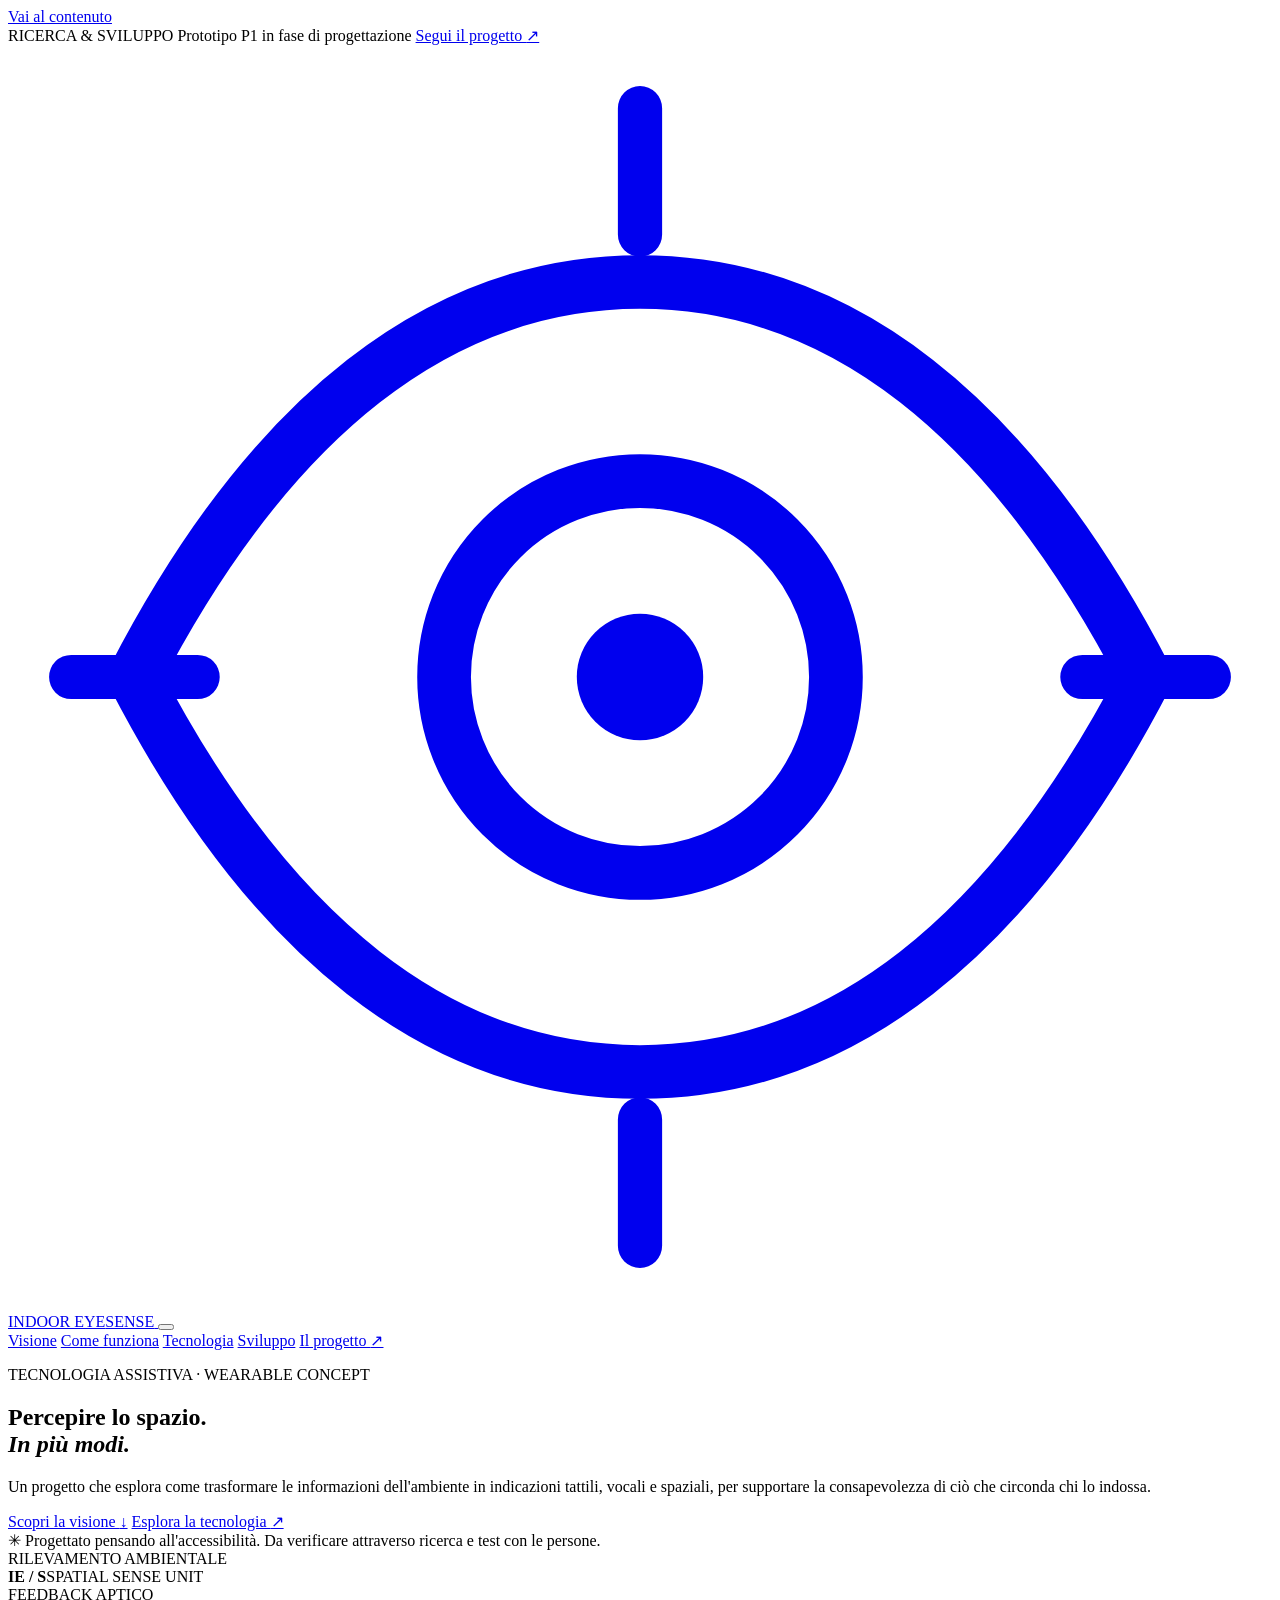
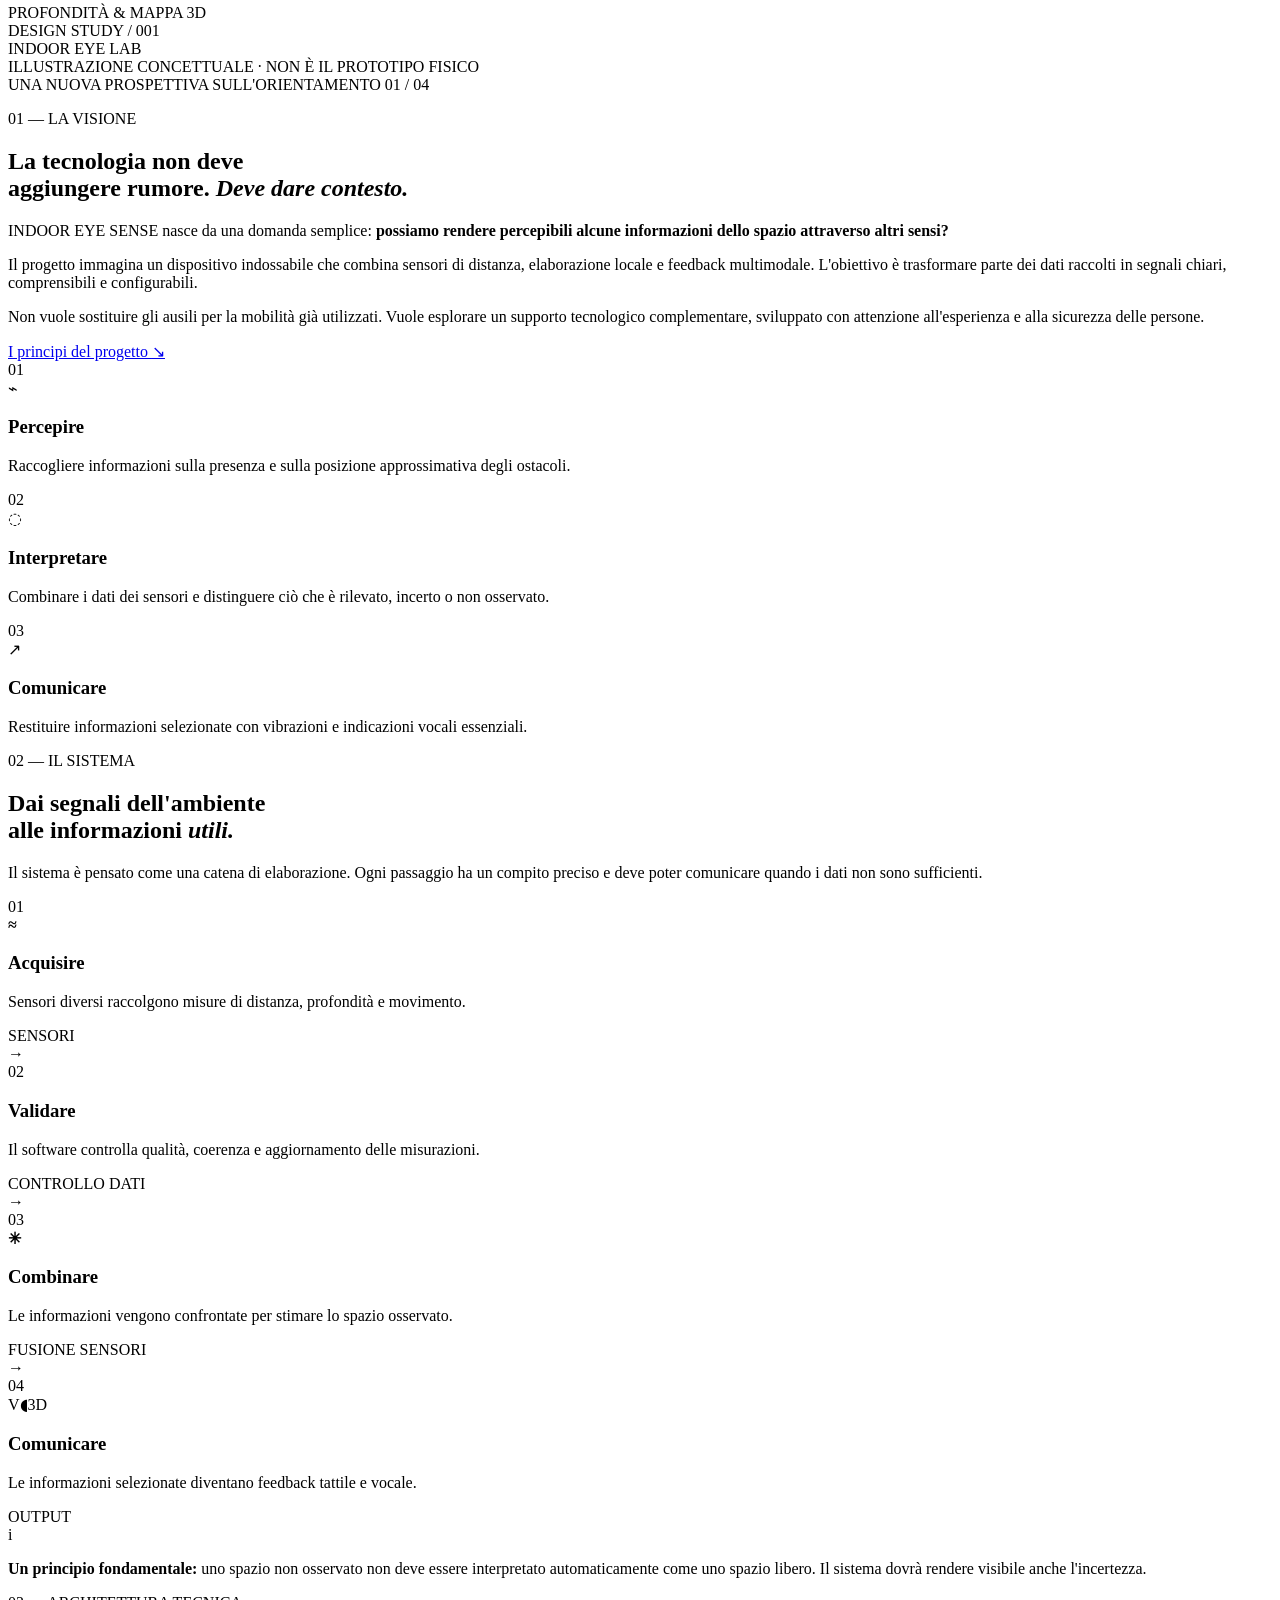
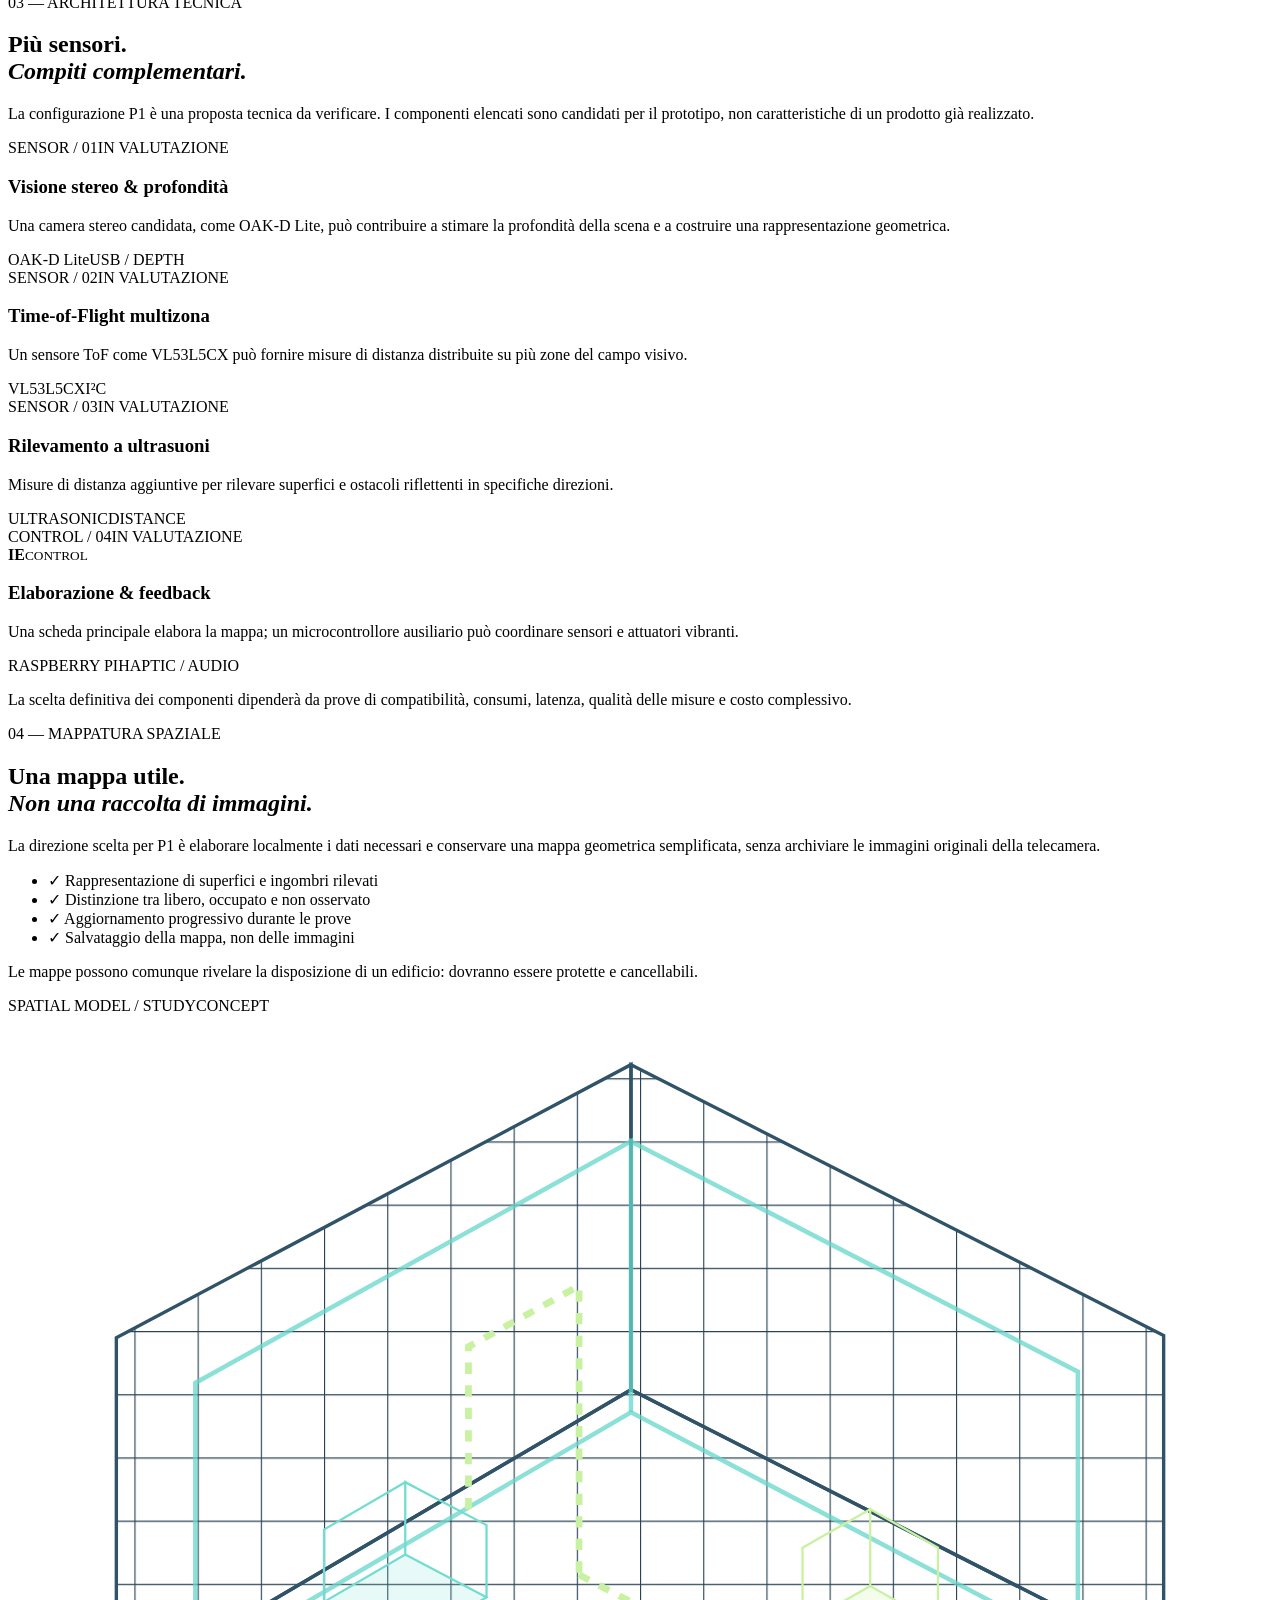
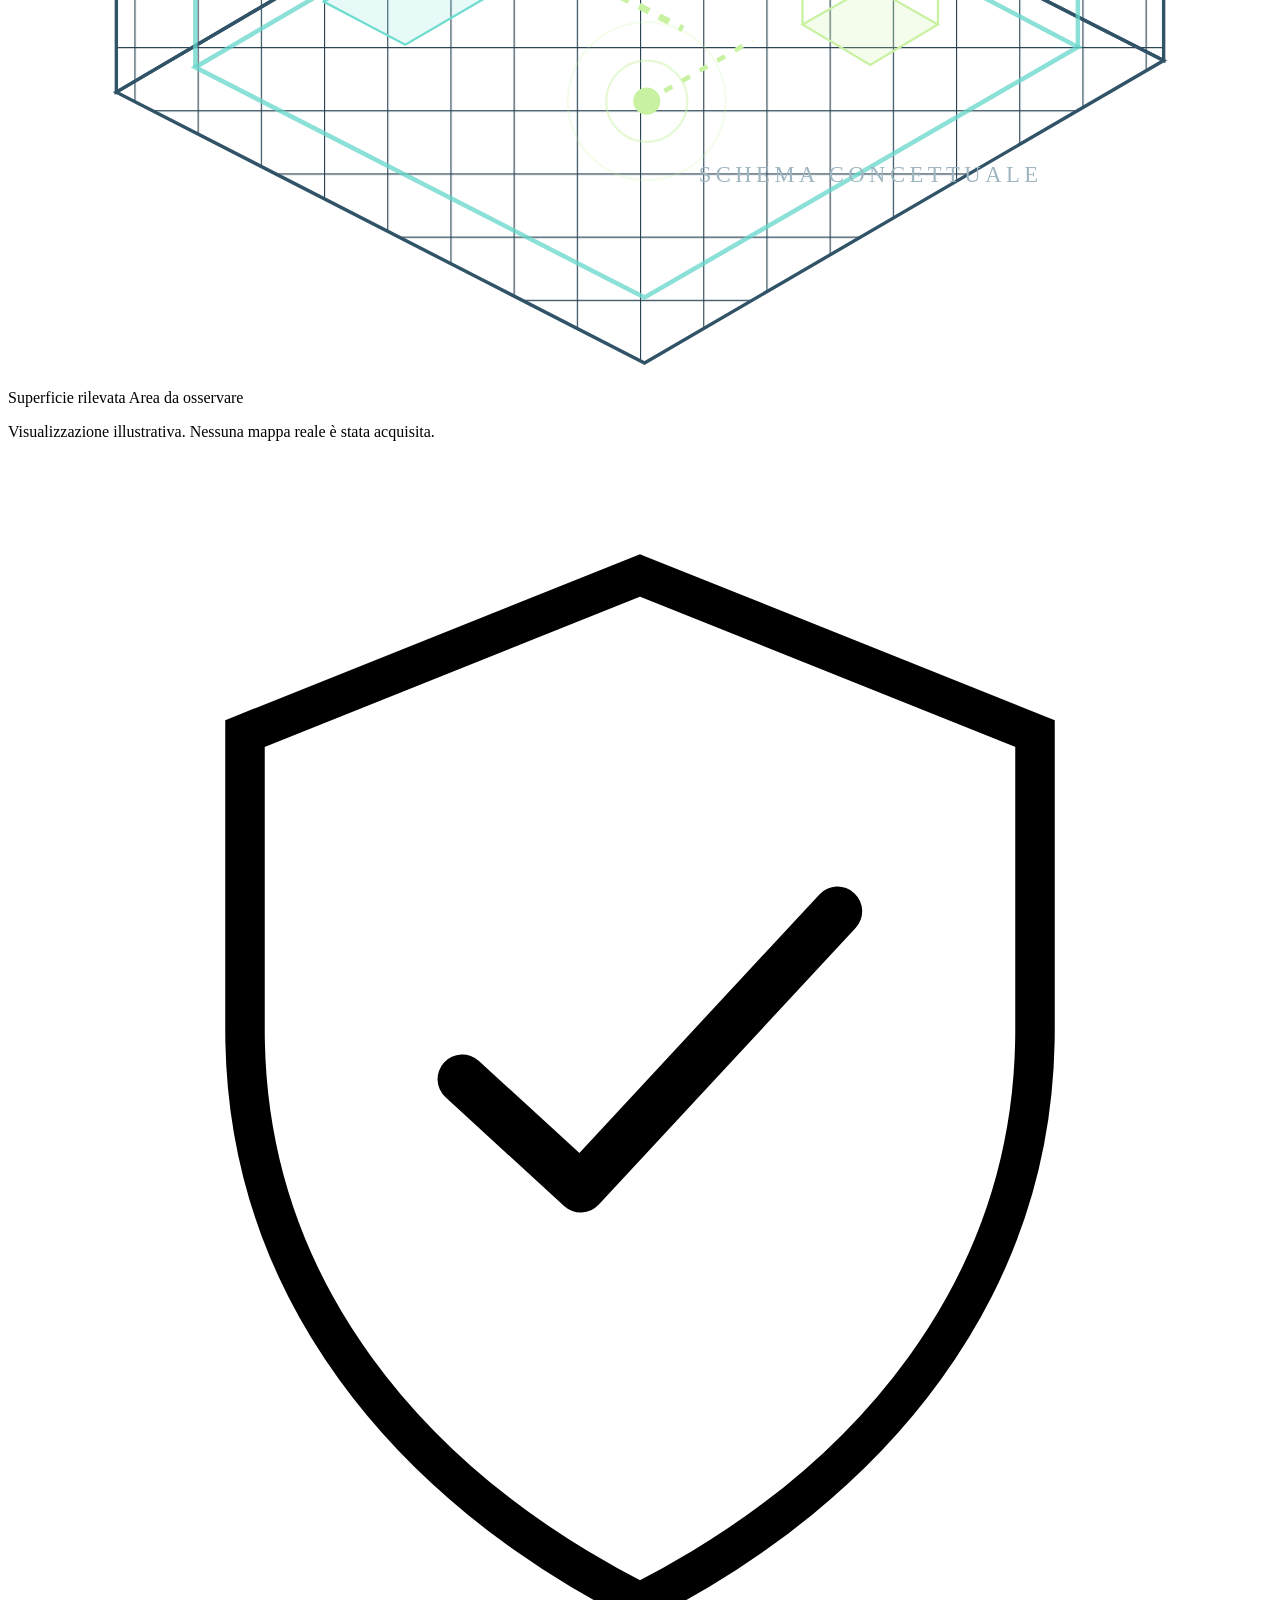
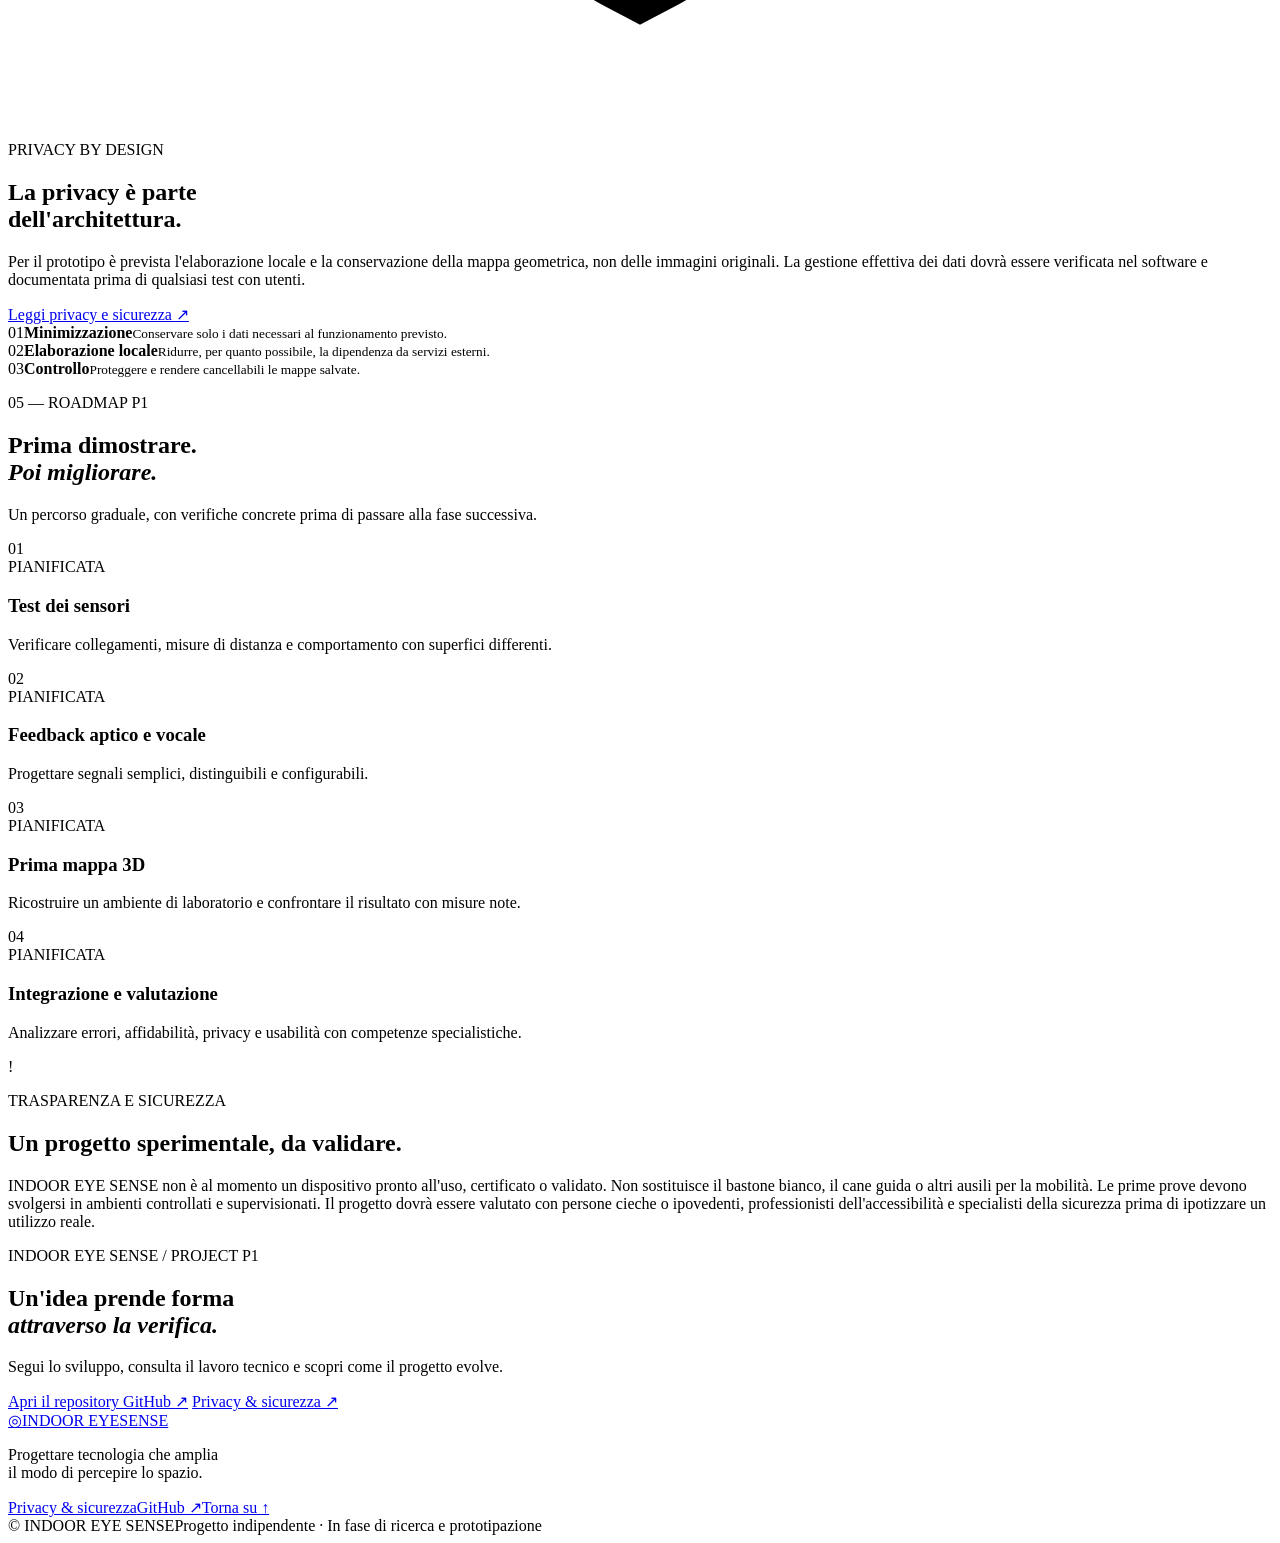
==== index.html @ 82fffa4d "Redesign INDOOR EYE SENSE website for publication" ====
<!doctype html>
<html lang="it">
<head>
  <meta charset="utf-8">
  <meta name="viewport" content="width=device-width, initial-scale=1">
  <meta name="theme-color" content="#07121d">
  <meta name="description" content="INDOOR EYE SENSE è un progetto di tecnologia assistiva indossabile: rilevamento degli ostacoli, feedback aptico e vocale e mappatura spaziale 3D, con privacy progettata fin dall'inizio.">
  <meta name="author" content="INDOOR EYE SENSE">
  <meta name="robots" content="index, follow">
  <link rel="canonical" href="https://youssef673.github.io/indoor-eye-sense/">
  <link rel="icon" type="image/svg+xml" href="assets/favicon.svg">
  <link rel="stylesheet" href="assets/css/site.css">
  <meta property="og:type" content="website">
  <meta property="og:title" content="INDOOR EYE SENSE — Percepire lo spazio, a modo nuovo">
  <meta property="og:description" content="Un progetto di tecnologia assistiva indossabile che esplora sensori, feedback aptico e mappatura spaziale 3D.">
  <meta property="og:url" content="https://youssef673.github.io/indoor-eye-sense/">
  <title>INDOOR EYE SENSE — Percepire lo spazio, a modo nuovo</title>
</head>
<body>
  <a class="skip-link" href="#contenuto">Vai al contenuto</a>

  <div class="topline">
    <div class="container topline__inner">
      <span class="status-dot" aria-hidden="true"></span>
      <span>RICERCA &amp; SVILUPPO</span>
      <span class="topline__divider" aria-hidden="true"></span>
      <span>Prototipo P1 in fase di progettazione</span>
      <a href="https://github.com/youssef673/indoor-eye-sense" target="_blank" rel="noopener noreferrer">Segui il progetto <span aria-hidden="true">↗</span></a>
    </div>
  </div>

  <header class="site-header" id="inizio">
    <div class="container nav-wrap">
      <a class="brand" href="#inizio" aria-label="INDOOR EYE SENSE, pagina iniziale">
        <span class="brand__symbol" aria-hidden="true">
          <svg viewBox="0 0 40 40" fill="none"><path d="M4 20C8.3 11.7 13.7 7.5 20 7.5S31.7 11.7 36 20C31.7 28.3 26.3 32.5 20 32.5S8.3 28.3 4 20Z" stroke="currentColor" stroke-width="1.7"/><circle cx="20" cy="20" r="6.2" stroke="currentColor" stroke-width="1.7"/><circle cx="20" cy="20" r="2" fill="currentColor"/><path d="M20 2v4M20 34v4M2 20h4M34 20h4" stroke="currentColor" stroke-width="1.4" stroke-linecap="round"/></svg>
        </span>
        <span class="brand__text">INDOOR EYE<span>SENSE</span></span>
      </a>

      <button class="nav-toggle" type="button" aria-expanded="false" aria-controls="primary-nav" aria-label="Apri il menu">
        <span></span><span></span>
      </button>

      <nav class="primary-nav" id="primary-nav" aria-label="Navigazione principale">
        <a href="#visione">Visione</a>
        <a href="#come-funziona">Come funziona</a>
        <a href="#tecnologia">Tecnologia</a>
        <a href="#sviluppo">Sviluppo</a>
        <a class="nav-cta" href="#progetto">Il progetto <span aria-hidden="true">↗</span></a>
      </nav>
    </div>
  </header>

  <main id="contenuto">
    <section class="hero">
      <div class="hero-grid container">
        <div class="hero-copy">
          <p class="eyebrow"><span class="eyebrow-line"></span> TECNOLOGIA ASSISTIVA · WEARABLE CONCEPT</p>
          <h1>Percepire lo spazio.<br><em>In più modi.</em></h1>
          <p class="hero-lead">Un progetto che esplora come trasformare le informazioni dell'ambiente in indicazioni tattili, vocali e spaziali, per supportare la consapevolezza di ciò che circonda chi lo indossa.</p>
          <div class="hero-actions">
            <a class="button button--light" href="#visione">Scopri la visione <span aria-hidden="true">↓</span></a>
            <a class="text-link" href="#tecnologia">Esplora la tecnologia <span aria-hidden="true">↗</span></a>
          </div>
          <div class="hero-note">
            <span class="hero-note__icon" aria-hidden="true">✳</span>
            <span>Progettato pensando all'accessibilità. Da verificare attraverso ricerca e test con le persone.</span>
          </div>
        </div>

        <div class="hero-art" aria-label="Illustrazione concettuale del dispositivo indossabile e dei suoi sensori">
          <div class="art-orbit art-orbit--one"></div>
          <div class="art-orbit art-orbit--two"></div>
          <div class="art-crosshair art-crosshair--a"></div>
          <div class="art-crosshair art-crosshair--b"></div>
          <div class="sensor-label sensor-label--top"><span></span> RILEVAMENTO AMBIENTALE</div>
          <div class="wearable">
            <div class="wearable__top"></div>
            <div class="wearable__lens"><i></i></div>
            <div class="wearable__sensor wearable__sensor--left"></div>
            <div class="wearable__sensor wearable__sensor--right"></div>
            <div class="wearable__display"><b>IE / S</b><span>SPATIAL SENSE UNIT</span></div>
            <div class="wearable__port"></div>
            <div class="wearable__glow"></div>
          </div>
          <div class="sensor-label sensor-label--left"><span></span> FEEDBACK APTICO</div>
          <div class="sensor-label sensor-label--right"><span></span> PROFONDITÀ &amp; MAPPA 3D</div>
          <div class="art-coordinates">DESIGN STUDY / 001<br>INDOOR EYE LAB</div>
          <div class="art-caption">ILLUSTRAZIONE CONCETTUALE · NON È IL PROTOTIPO FISICO</div>
        </div>
      </div>
      <div class="hero-bottom container">
        <span>UNA NUOVA PROSPETTIVA SULL'ORIENTAMENTO</span>
        <span class="hero-bottom__line"></span>
        <span>01 / 04</span>
      </div>
    </section>

    <section class="intro section-pad" id="visione">
      <div class="container">
        <div class="section-heading">
          <p class="eyebrow"><span class="eyebrow-line"></span> 01 — LA VISIONE</p>
          <h2>La tecnologia non deve<br>aggiungere rumore. <em>Deve dare contesto.</em></h2>
        </div>
        <div class="intro-grid">
          <p class="intro-statement">INDOOR EYE SENSE nasce da una domanda semplice: <strong>possiamo rendere percepibili alcune informazioni dello spazio attraverso altri sensi?</strong></p>
          <div class="intro-copy">
            <p>Il progetto immagina un dispositivo indossabile che combina sensori di distanza, elaborazione locale e feedback multimodale. L'obiettivo è trasformare parte dei dati raccolti in segnali chiari, comprensibili e configurabili.</p>
            <p>Non vuole sostituire gli ausili per la mobilità già utilizzati. Vuole esplorare un supporto tecnologico complementare, sviluppato con attenzione all'esperienza e alla sicurezza delle persone.</p>
            <a class="inline-link" href="#principi">I principi del progetto <span aria-hidden="true">↘</span></a>
          </div>
        </div>

        <div class="principles" id="principi">
          <article class="principle">
            <span class="principle__number">01</span>
            <div class="principle__icon" aria-hidden="true">⌁</div>
            <h3>Percepire</h3>
            <p>Raccogliere informazioni sulla presenza e sulla posizione approssimativa degli ostacoli.</p>
          </article>
          <article class="principle">
            <span class="principle__number">02</span>
            <div class="principle__icon" aria-hidden="true">◌</div>
            <h3>Interpretare</h3>
            <p>Combinare i dati dei sensori e distinguere ciò che è rilevato, incerto o non osservato.</p>
          </article>
          <article class="principle">
            <span class="principle__number">03</span>
            <div class="principle__icon" aria-hidden="true">↗</div>
            <h3>Comunicare</h3>
            <p>Restituire informazioni selezionate con vibrazioni e indicazioni vocali essenziali.</p>
          </article>
        </div>
      </div>
    </section>

    <section class="how section-pad" id="come-funziona">
      <div class="container">
        <div class="section-heading section-heading--wide">
          <p class="eyebrow"><span class="eyebrow-line"></span> 02 — IL SISTEMA</p>
          <h2>Dai segnali dell'ambiente<br>alle informazioni <em>utili.</em></h2>
          <p class="section-lead">Il sistema è pensato come una catena di elaborazione. Ogni passaggio ha un compito preciso e deve poter comunicare quando i dati non sono sufficienti.</p>
        </div>

        <div class="process">
          <article class="process-step">
            <span class="process-step__index">01</span>
            <div class="process-step__visual process-step__visual--waves" aria-hidden="true"><i></i><i></i><i></i><b>≈</b></div>
            <h3>Acquisire</h3>
            <p>Sensori diversi raccolgono misure di distanza, profondità e movimento.</p>
            <span class="process-step__meta">SENSORI</span>
          </article>
          <div class="process-arrow" aria-hidden="true">→</div>
          <article class="process-step">
            <span class="process-step__index">02</span>
            <div class="process-step__visual process-step__visual--filter" aria-hidden="true"><b></b><b></b><b></b><b></b><b></b><b></b><b></b><b></b><b></b></div>
            <h3>Validare</h3>
            <p>Il software controlla qualità, coerenza e aggiornamento delle misurazioni.</p>
            <span class="process-step__meta">CONTROLLO DATI</span>
          </article>
          <div class="process-arrow" aria-hidden="true">→</div>
          <article class="process-step">
            <span class="process-step__index">03</span>
            <div class="process-step__visual process-step__visual--fusion" aria-hidden="true"><i></i><i></i><i></i><b>✳</b></div>
            <h3>Combinare</h3>
            <p>Le informazioni vengono confrontate per stimare lo spazio osservato.</p>
            <span class="process-step__meta">FUSIONE SENSORI</span>
          </article>
          <div class="process-arrow" aria-hidden="true">→</div>
          <article class="process-step">
            <span class="process-step__index">04</span>
            <div class="process-step__visual process-step__visual--output" aria-hidden="true"><span>V</span><span>◖</span><span>3D</span></div>
            <h3>Comunicare</h3>
            <p>Le informazioni selezionate diventano feedback tattile e vocale.</p>
            <span class="process-step__meta">OUTPUT</span>
          </article>
        </div>

        <div class="system-note">
          <span class="system-note__mark" aria-hidden="true">i</span>
          <p><strong>Un principio fondamentale:</strong> uno spazio non osservato non deve essere interpretato automaticamente come uno spazio libero. Il sistema dovrà rendere visibile anche l'incertezza.</p>
        </div>
      </div>
    </section>

    <section class="technology section-pad" id="tecnologia">
      <div class="container">
        <div class="section-heading">
          <p class="eyebrow"><span class="eyebrow-line"></span> 03 — ARCHITETTURA TECNICA</p>
          <h2>Più sensori.<br><em>Compiti complementari.</em></h2>
          <p class="section-lead">La configurazione P1 è una proposta tecnica da verificare. I componenti elencati sono candidati per il prototipo, non caratteristiche di un prodotto già realizzato.</p>
        </div>

        <div class="tech-grid">
          <article class="tech-card tech-card--featured">
            <div class="tech-card__top"><span class="tech-card__id">SENSOR / 01</span><span class="tag">IN VALUTAZIONE</span></div>
            <div class="tech-illustration tech-illustration--stereo" aria-hidden="true"><span></span><span></span><i></i></div>
            <h3>Visione stereo &amp; profondità</h3>
            <p>Una camera stereo candidata, come OAK-D Lite, può contribuire a stimare la profondità della scena e a costruire una rappresentazione geometrica.</p>
            <div class="tech-card__foot"><span>OAK-D Lite</span><span>USB / DEPTH</span></div>
          </article>
          <article class="tech-card">
            <div class="tech-card__top"><span class="tech-card__id">SENSOR / 02</span><span class="tag">IN VALUTAZIONE</span></div>
            <div class="tech-illustration tech-illustration--tof" aria-hidden="true"><div class="tof-grid"></div></div>
            <h3>Time-of-Flight multizona</h3>
            <p>Un sensore ToF come VL53L5CX può fornire misure di distanza distribuite su più zone del campo visivo.</p>
            <div class="tech-card__foot"><span>VL53L5CX</span><span>I²C</span></div>
          </article>
          <article class="tech-card">
            <div class="tech-card__top"><span class="tech-card__id">SENSOR / 03</span><span class="tag">IN VALUTAZIONE</span></div>
            <div class="tech-illustration tech-illustration--sonar" aria-hidden="true"><div class="sonar-dot"></div><i></i><i></i><i></i></div>
            <h3>Rilevamento a ultrasuoni</h3>
            <p>Misure di distanza aggiuntive per rilevare superfici e ostacoli riflettenti in specifiche direzioni.</p>
            <div class="tech-card__foot"><span>ULTRASONIC</span><span>DISTANCE</span></div>
          </article>
          <article class="tech-card">
            <div class="tech-card__top"><span class="tech-card__id">CONTROL / 04</span><span class="tag">IN VALUTAZIONE</span></div>
            <div class="tech-illustration tech-illustration--board" aria-hidden="true"><div><b>IE</b><small>CONTROL</small></div></div>
            <h3>Elaborazione &amp; feedback</h3>
            <p>Una scheda principale elabora la mappa; un microcontrollore ausiliario può coordinare sensori e attuatori vibranti.</p>
            <div class="tech-card__foot"><span>RASPBERRY PI</span><span>HAPTIC / AUDIO</span></div>
          </article>
        </div>
        <p class="small-note">La scelta definitiva dei componenti dipenderà da prove di compatibilità, consumi, latenza, qualità delle misure e costo complessivo.</p>
      </div>
    </section>

    <section class="mapping section-pad">
      <div class="container mapping-grid">
        <div class="mapping-copy">
          <p class="eyebrow"><span class="eyebrow-line"></span> 04 — MAPPATURA SPAZIALE</p>
          <h2>Una mappa utile.<br><em>Non una raccolta di immagini.</em></h2>
          <p>La direzione scelta per P1 è elaborare localmente i dati necessari e conservare una mappa geometrica semplificata, senza archiviare le immagini originali della telecamera.</p>
          <ul class="check-list">
            <li><span>✓</span> Rappresentazione di superfici e ingombri rilevati</li>
            <li><span>✓</span> Distinzione tra libero, occupato e non osservato</li>
            <li><span>✓</span> Aggiornamento progressivo durante le prove</li>
            <li><span>✓</span> Salvataggio della mappa, non delle immagini</li>
          </ul>
          <p class="small-note">Le mappe possono comunque rivelare la disposizione di un edificio: dovranno essere protette e cancellabili.</p>
        </div>
        <div class="mapping-visual">
          <div class="mapping-visual__header"><span>SPATIAL MODEL / STUDY</span><span class="live-dot">CONCEPT</span></div>
          <svg class="map-svg" viewBox="0 0 560 430" role="img" aria-labelledby="map-title map-desc">
            <title id="map-title">Esempio concettuale di mappa spaziale</title>
            <desc id="map-desc">Una griglia tridimensionale stilizzata mostra pareti, un'apertura e punti di rilevamento. Non rappresenta una misurazione reale.</desc>
            <defs><pattern id="grid" width="28" height="28" patternUnits="userSpaceOnUse"><path d="M28 0H0V28" fill="none" stroke="#294354" stroke-width="1"/></pattern><linearGradient id="wall" x1="0" y1="0" x2="1" y2="1"><stop stop-color="#b8f0bd" stop-opacity=".7"/><stop offset="1" stop-color="#5ccfc2" stop-opacity=".18"/></linearGradient></defs>
            <path d="M48 300 276 166 512 286 282 420Z" fill="url(#grid)" stroke="#315368" stroke-width="1.5"/>
            <path d="M48 300V143L276 22V166Z" fill="url(#grid)" stroke="#315368" stroke-width="1.5"/>
            <path d="M276 166V22L512 142V286Z" fill="url(#grid)" stroke="#315368" stroke-width="1.5"/>
            <path d="M83 289 276 176 474 280 282 391Z" fill="none" stroke="#64d6ca" stroke-width="2" opacity=".75"/>
            <path d="M83 289V163L276 56V176M276 176V56L474 158V280" fill="none" stroke="#64d6ca" stroke-width="2" opacity=".75"/>
            <path d="M204 219V147L253 120V248" fill="none" stroke="#c8f2a2" stroke-width="3" stroke-dasharray="5 5"/>
            <path d="M253 248 299 272" stroke="#c8f2a2" stroke-width="3" stroke-dasharray="5 5"/>
            <path d="M140 260 176 239 212 258 176 279Z" fill="#71dcd0" fill-opacity=".16" stroke="#71dcd0"/>
            <path d="M140 260V228L176 207V239M176 239V207L212 226V258" fill="none" stroke="#71dcd0"/>
            <path d="M352 270 382 253 412 270 382 288Z" fill="#c8f2a2" fill-opacity=".2" stroke="#c8f2a2"/>
            <path d="M352 270V236L382 219V253M382 253V219L412 236V270" fill="none" stroke="#c8f2a2"/>
            <circle cx="283" cy="304" r="6" fill="#c8f2a2"/><circle cx="283" cy="304" r="18" fill="none" stroke="#c8f2a2" stroke-opacity=".45"/><circle cx="283" cy="304" r="35" fill="none" stroke="#c8f2a2" stroke-opacity=".2"/>
            <path d="M283 304 330 277" stroke="#c8f2a2" stroke-width="2" stroke-dasharray="4 5"/>
            <text x="306" y="340" fill="#9fb6c1" font-size="10" letter-spacing="2">SCHEMA CONCETTUALE</text>
          </svg>
          <div class="mapping-visual__legend"><span><i class="legend-dot legend-dot--known"></i> Superficie rilevata</span><span><i class="legend-dot legend-dot--unknown"></i> Area da osservare</span></div>
          <p class="mapping-visual__disclaimer">Visualizzazione illustrativa. Nessuna mappa reale è stata acquisita.</p>
        </div>
      </div>
    </section>

    <section class="privacy section-pad">
      <div class="container privacy-panel">
        <div class="privacy-icon" aria-hidden="true">
          <svg viewBox="0 0 64 64" fill="none"><path d="M32 6 52 14V29C52 42 43.8 52 32 58 20.2 52 12 42 12 29V14L32 6Z" stroke="currentColor" stroke-width="2"/><path d="M23 31.5 29 37 42 23" stroke="currentColor" stroke-width="2.5" stroke-linecap="round" stroke-linejoin="round"/></svg>
        </div>
        <div>
          <p class="eyebrow"><span class="eyebrow-line"></span> PRIVACY BY DESIGN</p>
          <h2>La privacy è parte<br>dell'architettura.</h2>
          <p>Per il prototipo è prevista l'elaborazione locale e la conservazione della mappa geometrica, non delle immagini originali. La gestione effettiva dei dati dovrà essere verificata nel software e documentata prima di qualsiasi test con utenti.</p>
          <a class="inline-link" href="privacy.html">Leggi privacy e sicurezza <span aria-hidden="true">↗</span></a>
        </div>
        <div class="privacy-points">
          <div><span>01</span><b>Minimizzazione</b><small>Conservare solo i dati necessari al funzionamento previsto.</small></div>
          <div><span>02</span><b>Elaborazione locale</b><small>Ridurre, per quanto possibile, la dipendenza da servizi esterni.</small></div>
          <div><span>03</span><b>Controllo</b><small>Proteggere e rendere cancellabili le mappe salvate.</small></div>
        </div>
      </div>
    </section>

    <section class="roadmap section-pad" id="sviluppo">
      <div class="container">
        <div class="section-heading section-heading--wide">
          <p class="eyebrow"><span class="eyebrow-line"></span> 05 — ROADMAP P1</p>
          <h2>Prima dimostrare.<br><em>Poi migliorare.</em></h2>
          <p class="section-lead">Un percorso graduale, con verifiche concrete prima di passare alla fase successiva.</p>
        </div>
        <div class="timeline">
          <article class="timeline-item"><span class="timeline-item__number">01</span><div><span class="timeline-item__status">PIANIFICATA</span><h3>Test dei sensori</h3><p>Verificare collegamenti, misure di distanza e comportamento con superfici differenti.</p></div></article>
          <article class="timeline-item"><span class="timeline-item__number">02</span><div><span class="timeline-item__status">PIANIFICATA</span><h3>Feedback aptico e vocale</h3><p>Progettare segnali semplici, distinguibili e configurabili.</p></div></article>
          <article class="timeline-item"><span class="timeline-item__number">03</span><div><span class="timeline-item__status">PIANIFICATA</span><h3>Prima mappa 3D</h3><p>Ricostruire un ambiente di laboratorio e confrontare il risultato con misure note.</p></div></article>
          <article class="timeline-item"><span class="timeline-item__number">04</span><div><span class="timeline-item__status">PIANIFICATA</span><h3>Integrazione e valutazione</h3><p>Analizzare errori, affidabilità, privacy e usabilità con competenze specialistiche.</p></div></article>
        </div>
      </div>
    </section>

    <section class="safety section-pad">
      <div class="container safety-card">
        <div class="safety-card__symbol" aria-hidden="true">!</div>
        <div><p class="eyebrow">TRASPARENZA E SICUREZZA</p><h2>Un progetto sperimentale, da validare.</h2><p>INDOOR EYE SENSE non è al momento un dispositivo pronto all'uso, certificato o validato. Non sostituisce il bastone bianco, il cane guida o altri ausili per la mobilità. Le prime prove devono svolgersi in ambienti controllati e supervisionati. Il progetto dovrà essere valutato con persone cieche o ipovedenti, professionisti dell'accessibilità e specialisti della sicurezza prima di ipotizzare un utilizzo reale.</p></div>
      </div>
    </section>

    <section class="closing section-pad" id="progetto">
      <div class="container closing-inner">
        <p class="eyebrow"><span class="eyebrow-line"></span> INDOOR EYE SENSE / PROJECT P1</p>
        <h2>Un'idea prende forma<br><em>attraverso la verifica.</em></h2>
        <p>Segui lo sviluppo, consulta il lavoro tecnico e scopri come il progetto evolve.</p>
        <div class="hero-actions">
          <a class="button button--light" href="https://github.com/youssef673/indoor-eye-sense" target="_blank" rel="noopener noreferrer">Apri il repository GitHub <span aria-hidden="true">↗</span></a>
          <a class="text-link" href="privacy.html">Privacy &amp; sicurezza <span aria-hidden="true">↗</span></a>
        </div>
      </div>
      <div class="closing-orbit" aria-hidden="true"></div>
    </section>
  </main>

  <footer class="site-footer">
    <div class="container footer-main">
      <a class="brand brand--footer" href="#inizio"><span class="brand__symbol" aria-hidden="true">◎</span><span class="brand__text">INDOOR EYE<span>SENSE</span></span></a>
      <p>Progettare tecnologia che amplia<br>il modo di percepire lo spazio.</p>
      <div class="footer-links"><a href="privacy.html">Privacy &amp; sicurezza</a><a href="https://github.com/youssef673/indoor-eye-sense" target="_blank" rel="noopener noreferrer">GitHub ↗</a><a href="#inizio">Torna su ↑</a></div>
    </div>
    <div class="container footer-bottom"><span>© <span id="year"></span> INDOOR EYE SENSE</span><span>Progetto indipendente · In fase di ricerca e prototipazione</span></div>
  </footer>

  <script src="assets/js/main.js" defer></script>
</body>
</html>
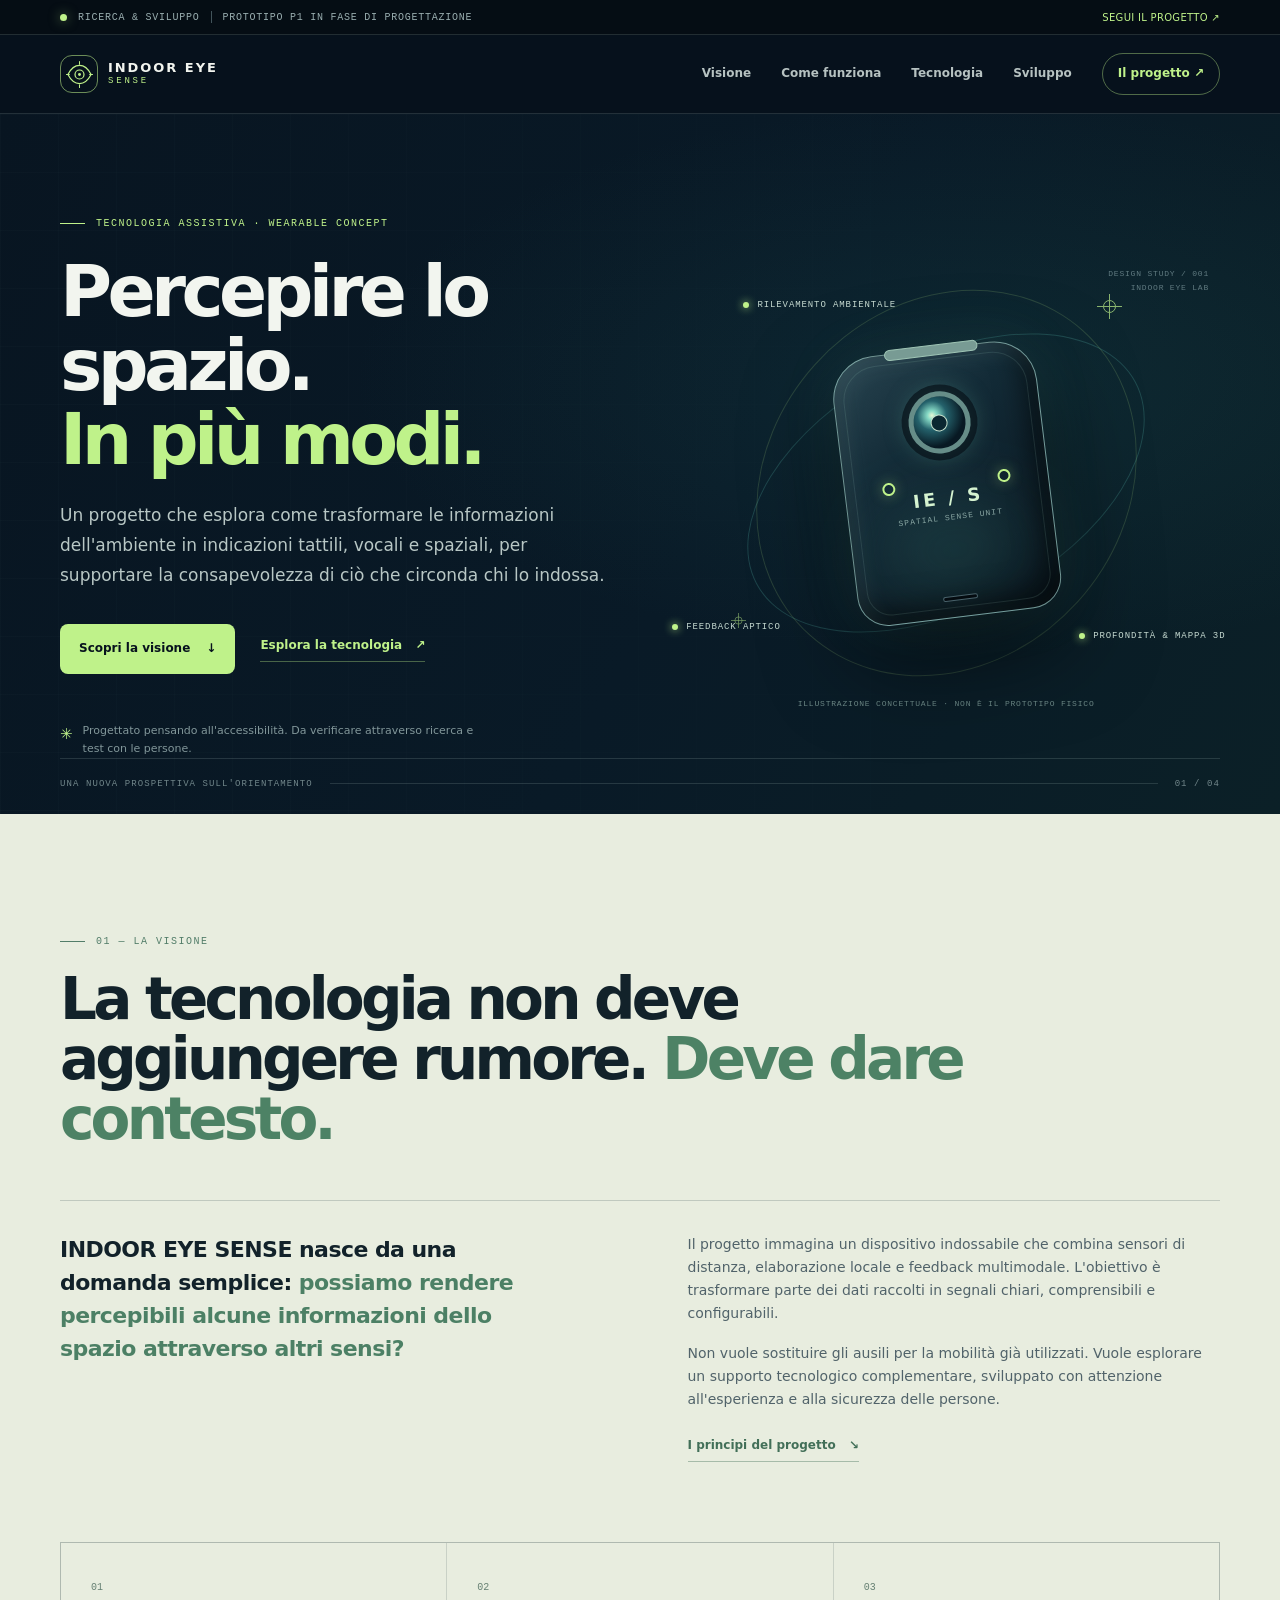
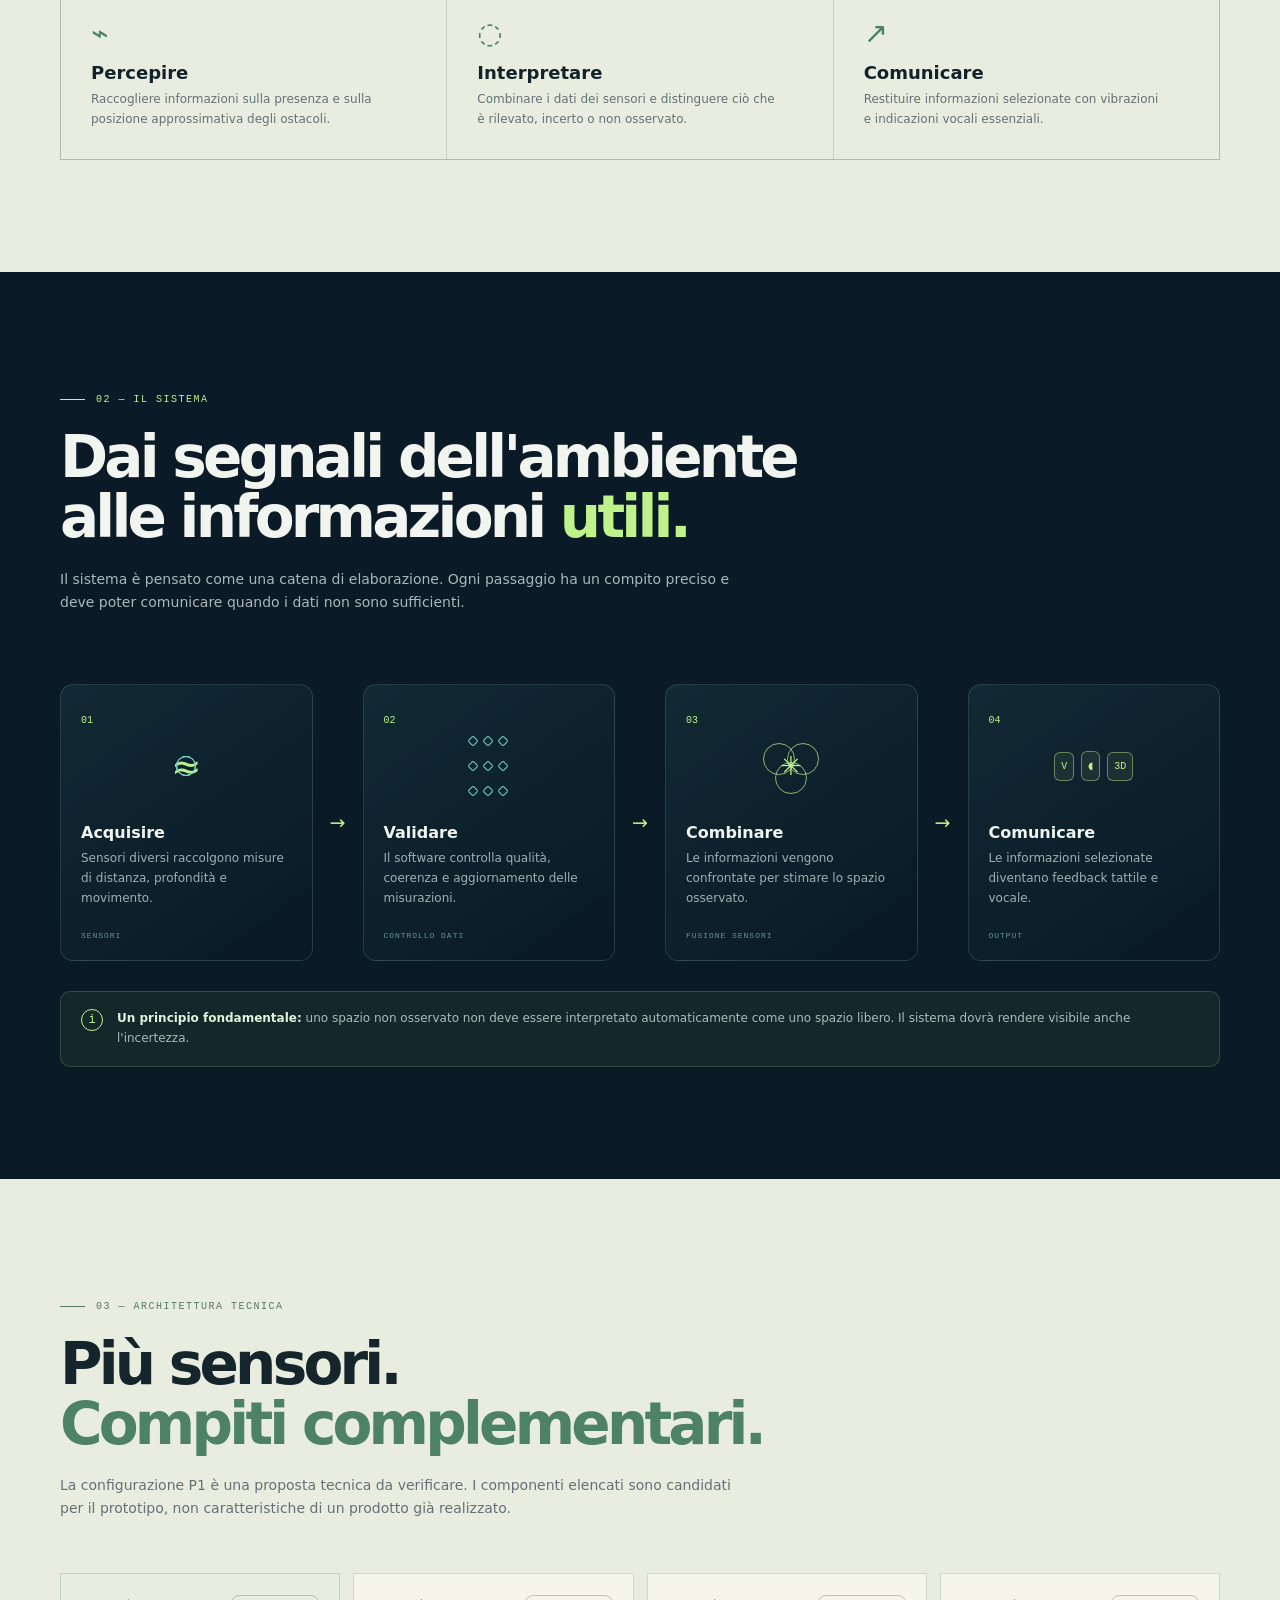
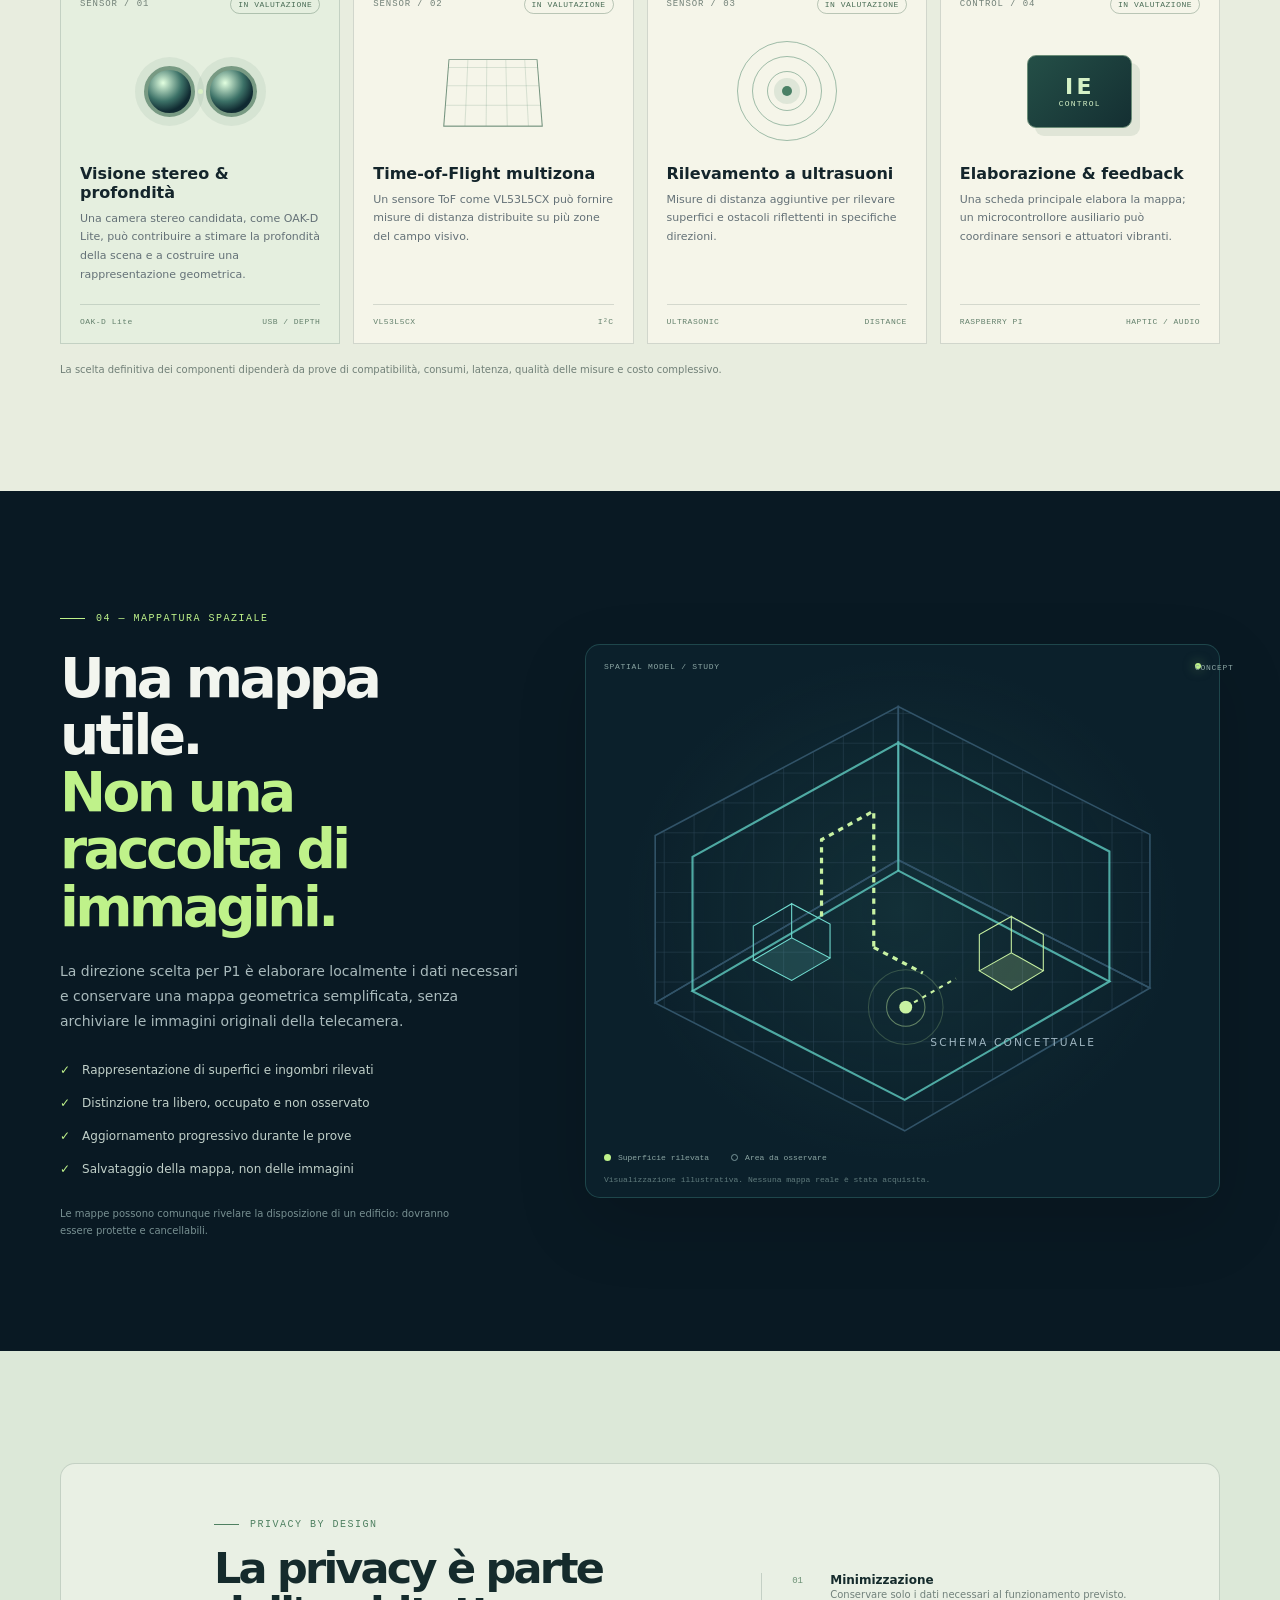
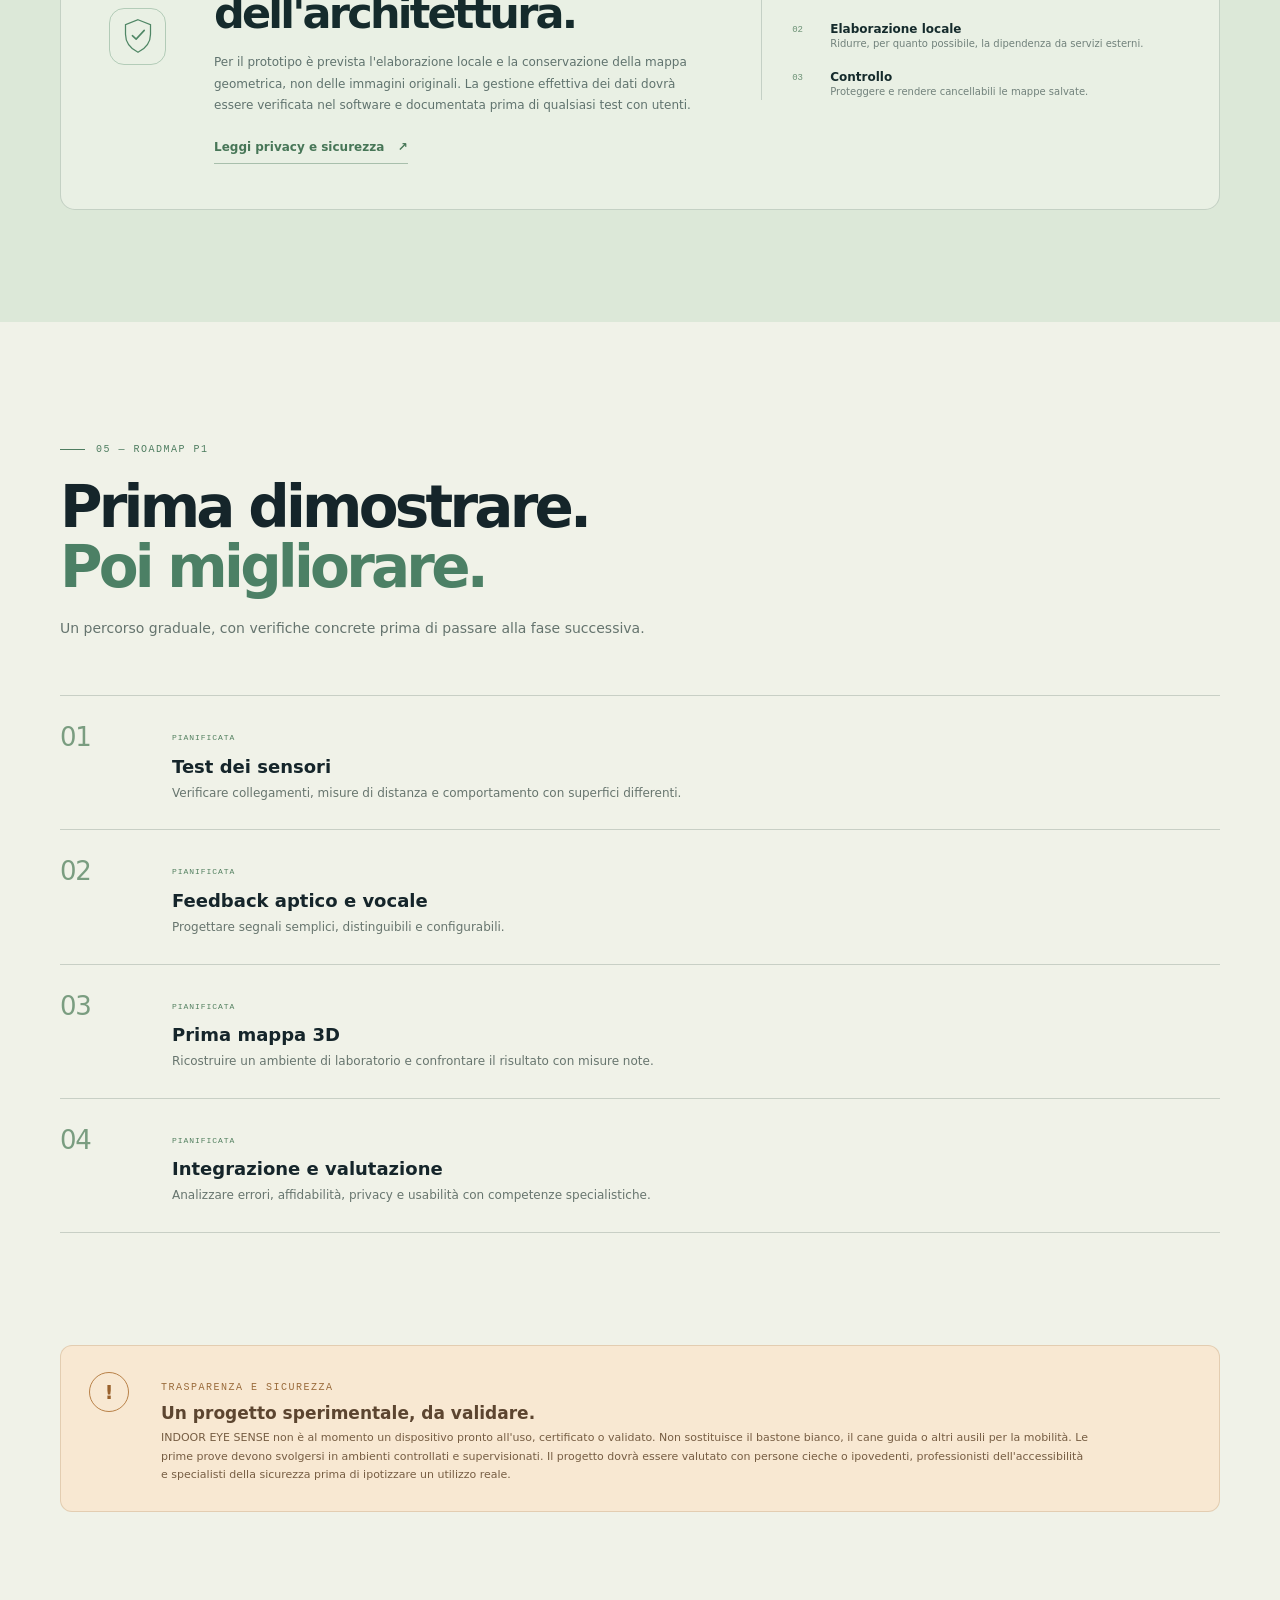
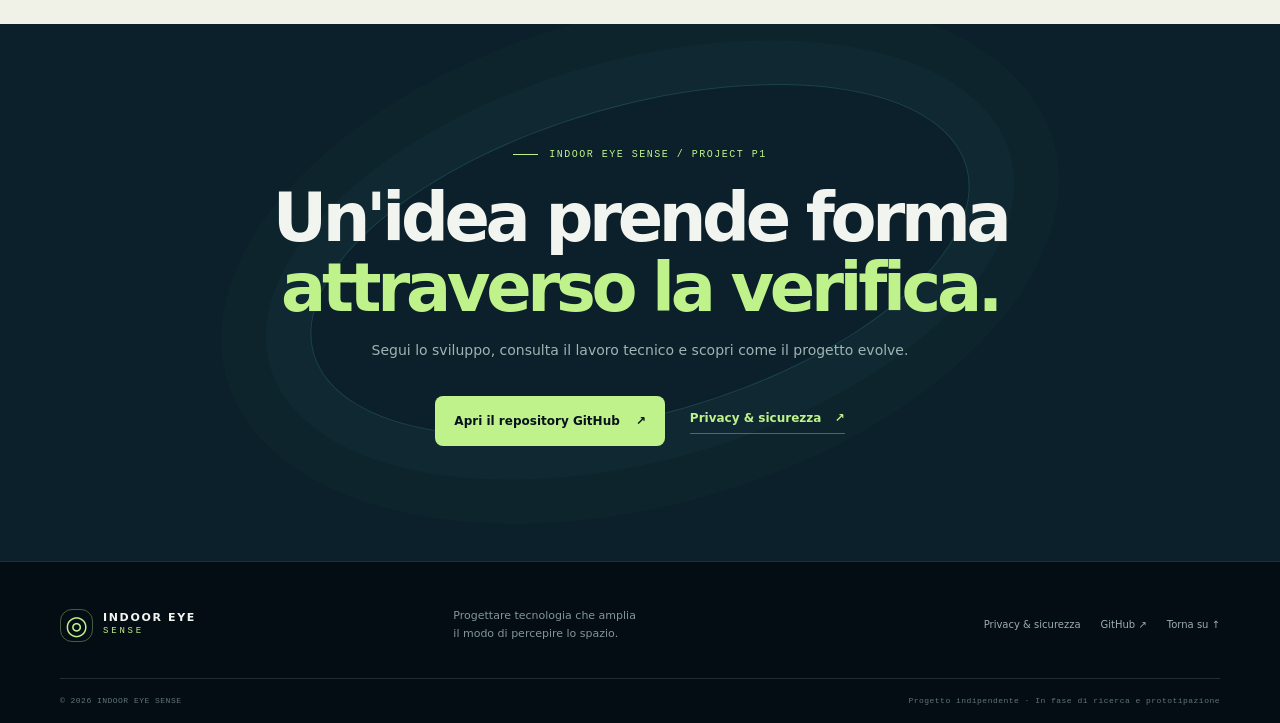
==== commit 5a2d7759: "Improve accessibility label for concept illustration" ====
--- a/index.html
+++ b/index.html
@@ -69,7 +69,7 @@
           </div>
         </div>
 
-        <div class="hero-art" aria-label="Illustrazione concettuale del dispositivo indossabile e dei suoi sensori">
+        <div class="hero-art" role="img" aria-label="Illustrazione concettuale del dispositivo indossabile e dei suoi sensori">
           <div class="art-orbit art-orbit--one"></div>
           <div class="art-orbit art-orbit--two"></div>
           <div class="art-crosshair art-crosshair--a"></div>
--- a/assets/css/site.css
+++ b/assets/css/site.css
@@ -0,0 +1,258 @@
+
+:root{
+  color-scheme:dark;
+  --bg:#07121d;--bg-soft:#0b1a26;--panel:#102432;--panel-light:#132c3a;
+  --text:#f2f5ef;--muted:#aab8ba;--muted-2:#71858a;--line:rgba(203,226,220,.15);
+  --mint:#bff28a;--cyan:#6cd9ca;--ink:#07121d;--warm:#e8eddf;
+  --mono:'DM Mono',ui-monospace,monospace;--sans:system-ui,-apple-system,BlinkMacSystemFont,'Segoe UI',sans-serif;--display:system-ui,-apple-system,BlinkMacSystemFont,'Segoe UI',sans-serif;
+  --max:1160px;--radius:18px;
+}
+*{box-sizing:border-box}
+html{scroll-behavior:smooth;scroll-padding-top:100px}
+body{margin:0;background:var(--bg);color:var(--text);font-family:var(--sans);font-size:16px;line-height:1.65;-webkit-font-smoothing:antialiased}
+body,button,a{font-family:var(--sans)}
+a{color:inherit;text-decoration:none}
+button{font:inherit}
+button:focus-visible,a:focus-visible{outline:2px solid var(--mint);outline-offset:4px}
+::selection{background:var(--mint);color:var(--ink)}
+.container{width:min(var(--max),calc(100% - 48px));margin-inline:auto}
+.skip-link{position:fixed;z-index:1000;left:16px;top:12px;padding:10px 14px;background:var(--mint);color:var(--ink);border-radius:8px;transform:translateY(-160%);font-weight:700}
+.skip-link:focus{transform:translateY(0)}
+.topline{height:35px;border-bottom:1px solid var(--line);background:#050d14;color:#9aaeb0;font:10px var(--mono);letter-spacing:.075em;text-transform:uppercase}
+.topline__inner{height:100%;display:flex;align-items:center;gap:11px}
+.topline__divider{height:12px;width:1px;background:#42545b}
+.topline a{margin-left:auto;color:var(--mint);letter-spacing:.03em}
+.status-dot,.live-dot{width:7px;height:7px;display:inline-block;border-radius:50%;background:var(--mint);box-shadow:0 0 12px rgba(191,242,138,.5)}
+.site-header{position:sticky;top:0;z-index:50;background:rgba(7,18,29,.88);backdrop-filter:blur(18px);border-bottom:1px solid var(--line)}
+.nav-wrap{height:78px;display:flex;align-items:center;justify-content:space-between;gap:28px}
+.brand{display:inline-flex;align-items:center;gap:10px;flex-shrink:0}
+.brand__symbol{width:38px;height:38px;border:1px solid rgba(191,242,138,.55);border-radius:12px;display:grid;place-items:center;color:var(--mint);font-size:26px;line-height:1}
+.brand__symbol svg{width:29px;height:29px}
+.brand__text{display:flex;flex-direction:column;font:800 13px/1.18 var(--display);letter-spacing:.15em}
+.brand__text span{font:500 9px/1.5 var(--mono);letter-spacing:.31em;color:var(--mint)}
+.primary-nav{display:flex;align-items:center;gap:30px;color:#b6c2c1;font-size:12px;font-weight:600}
+.primary-nav>a:not(.nav-cta):hover,.footer-links a:hover{color:var(--mint)}
+.nav-cta{padding:10px 15px;border:1px solid rgba(191,242,138,.4);border-radius:999px;color:var(--mint)}
+.nav-cta:hover{background:var(--mint);color:var(--ink)}
+.nav-toggle{display:none;width:43px;height:43px;border:1px solid var(--line);border-radius:10px;background:transparent;color:var(--text);align-items:center;justify-content:center;flex-direction:column;gap:6px}
+.nav-toggle span{width:17px;height:1px;background:currentColor;transition:transform .2s}
+.nav-toggle[aria-expanded=true] span:first-child{transform:translateY(3.5px) rotate(45deg)}
+.nav-toggle[aria-expanded=true] span:last-child{transform:translateY(-3.5px) rotate(-45deg)}
+.hero{position:relative;isolation:isolate;overflow:hidden;min-height:690px;padding:94px 0 25px;background:radial-gradient(ellipse at 76% 38%,rgba(30,89,90,.22),transparent 45%),linear-gradient(120deg,#081521 0%,#091a27 56%,#0b2027 100%)}
+.hero:before{content:"";position:absolute;inset:0;z-index:-1;opacity:.18;background-image:linear-gradient(rgba(142,191,181,.13) 1px,transparent 1px),linear-gradient(90deg,rgba(142,191,181,.13) 1px,transparent 1px);background-size:58px 58px;mask-image:linear-gradient(to right,black,transparent 96%)}
+.hero-grid{display:grid;grid-template-columns:1.02fr .98fr;align-items:center;gap:42px;min-height:530px}
+.eyebrow{display:flex;align-items:center;gap:11px;font:10px var(--mono);letter-spacing:.15em;color:var(--mint);text-transform:uppercase}
+.eyebrow-line{width:25px;height:1px;background:var(--mint);display:inline-block}
+.hero h1,.section-heading h2,.mapping h2,.privacy h2,.closing h2{font:600 clamp(42px,5.55vw,72px)/1.04 var(--display);letter-spacing:-.065em;margin:26px 0 23px}
+h1 em,h2 em{font-style:normal;color:var(--mint)}
+.hero-lead{max-width:555px;color:#b8c7c5;font-size:17px;line-height:1.78}
+.hero-actions{display:flex;align-items:center;gap:25px;flex-wrap:wrap;margin-top:34px}
+.button{min-height:50px;display:inline-flex;align-items:center;justify-content:center;gap:16px;padding:0 19px;border-radius:8px;font-size:12px;font-weight:800;transition:transform .2s,background .2s,color .2s,border-color .2s}
+.button:hover{transform:translateY(-2px)}
+.button--light{background:var(--mint);color:var(--ink)}
+.button--light:hover{background:#d4ffac}
+.text-link,.inline-link{font-size:12px;font-weight:700;color:var(--mint);border-bottom:1px solid rgba(191,242,138,.35);padding-bottom:5px}
+.text-link span,.inline-link span{margin-left:9px}
+.hero-note{display:flex;align-items:flex-start;gap:10px;max-width:420px;margin-top:48px;color:#82979a;font-size:11px;line-height:1.6}
+.hero-note__icon{color:var(--mint);font-size:15px}
+.hero-art{height:480px;position:relative;display:grid;place-items:center}
+.art-orbit{position:absolute;border:1px solid rgba(108,217,202,.2);border-radius:50%;transform:rotate(-28deg)}
+.art-orbit--one{width:430px;height:250px}
+.art-orbit--two{width:355px;height:410px;transform:rotate(42deg);border-color:rgba(191,242,138,.16)}
+.art-crosshair{position:absolute;width:13px;height:13px;border:1px solid var(--mint);border-radius:50%;opacity:.7}
+.art-crosshair:before,.art-crosshair:after{content:"";position:absolute;background:var(--mint)}
+.art-crosshair:before{width:25px;height:1px;left:-7px;top:5px}.art-crosshair:after{height:25px;width:1px;top:-7px;left:5px}
+.art-crosshair--a{top:12%;right:19%}.art-crosshair--b{bottom:20%;left:11%;transform:scale(.6)}
+.wearable{position:relative;width:205px;height:270px;border:1px solid rgba(174,222,211,.62);border-radius:43px 43px 31px 31px;background:linear-gradient(145deg,#294551 0%,#132b37 35%,#07121b 100%);box-shadow:inset 8px 8px 25px rgba(219,255,239,.08),inset -12px -15px 28px rgba(0,0,0,.55),0 35px 90px rgba(0,0,0,.58),0 0 55px rgba(108,217,202,.12);transform:rotate(-7deg);display:flex;align-items:center;flex-direction:column;z-index:2}
+.wearable:before{content:"";position:absolute;inset:9px;border:1px solid rgba(180,231,214,.12);border-radius:35px 35px 25px 25px}
+.wearable__top{position:absolute;width:94px;height:11px;top:-5px;border-radius:8px;background:#789b94;border:1px solid #9ec4b4}
+.wearable__lens{width:62px;height:62px;margin-top:42px;border:5px solid #668d88;border-radius:50%;background:radial-gradient(circle at 37% 35%,#e7f8d6 0%,#85d9c5 10%,#24616b 31%,#081923 67%);box-shadow:0 0 0 7px rgba(5,13,20,.65),0 0 26px rgba(127,224,193,.35);display:grid;place-items:center}
+.wearable__lens i{width:17px;height:17px;border:1px solid rgba(229,255,232,.85);border-radius:50%;background:#0b2731}
+.wearable__sensor{position:absolute;top:127px;width:13px;height:13px;border:2px solid var(--mint);border-radius:50%;box-shadow:0 0 13px rgba(191,242,138,.35)}
+.wearable__sensor--left{left:37px}.wearable__sensor--right{right:37px}
+.wearable__display{display:flex;flex-direction:column;align-items:center;gap:5px;margin-top:34px}
+.wearable__display b{font:800 18px var(--display);letter-spacing:.18em;color:#d5f3d0}
+.wearable__display span{font:8px var(--mono);letter-spacing:.13em;color:#88a5a2}
+.wearable__port{width:35px;height:5px;border-radius:5px;background:#040b10;position:absolute;bottom:16px;border:1px solid #48616a}
+.wearable__glow{position:absolute;width:150px;height:90px;border-radius:50%;background:rgba(90,190,173,.16);filter:blur(35px);bottom:22px;z-index:-1}
+.sensor-label{position:absolute;z-index:3;font:9px var(--mono);letter-spacing:.1em;color:#c5d9d0;display:flex;align-items:center;gap:8px}
+.sensor-label span{width:6px;height:6px;border-radius:50%;background:var(--mint);box-shadow:0 0 9px var(--mint)}
+.sensor-label--top{top:12%;left:13%}.sensor-label--left{bottom:19%;left:0}.sensor-label--right{bottom:17%;right:-1%}
+.art-coordinates{position:absolute;top:5%;right:2%;font:8px/1.8 var(--mono);letter-spacing:.1em;color:#607a80;text-align:right}
+.art-caption{position:absolute;bottom:3%;font:8px var(--mono);letter-spacing:.1em;color:#6d8987}
+.hero-bottom{display:flex;align-items:center;gap:17px;padding-top:20px;border-top:1px solid var(--line);color:#71868a;font:9px var(--mono);letter-spacing:.12em}
+.hero-bottom__line{flex:1;height:1px;background:var(--line)}
+.section-pad{padding:112px 0}
+.intro{background:var(--warm);color:#12222a}
+.intro .eyebrow,.intro .eyebrow-line{color:#527d69;background:#527d69}
+.intro .eyebrow{background:none}
+.section-heading h2{font-size:clamp(36px,4.6vw,58px);margin:22px 0 0}
+.intro .section-heading h2 em{color:#4d8265}
+.intro-grid{display:grid;grid-template-columns:1fr 1fr;gap:95px;margin-top:50px;padding-top:32px;border-top:1px solid rgba(16,40,44,.18)}
+.intro-statement{font:600 22px/1.5 var(--display);letter-spacing:-.025em;margin:0;max-width:470px}
+.intro-statement strong{color:#4c8065}
+.intro-copy{max-width:520px;color:#51636a;font-size:14px}
+.intro-copy p{margin:0 0 17px}
+.intro .inline-link{display:inline-block;margin-top:8px;color:#426f58;border-color:rgba(66,111,88,.4)}
+.principles{display:grid;grid-template-columns:repeat(3,1fr);gap:1px;background:rgba(14,40,43,.14);margin-top:80px;border:1px solid rgba(14,40,43,.14)}
+.principle{position:relative;min-height:215px;padding:29px 30px;background:var(--warm)}
+.principle__number{font:10px var(--mono);color:#668073}
+.principle__icon{font-size:29px;line-height:1;color:#4d8265;margin:21px 0 14px}
+.principle h3{font:700 18px var(--display);margin:0 0 7px}
+.principle p{color:#647278;font-size:12px;max-width:300px;margin:0}
+.how{background:#0a1a26}
+.section-heading--wide{max-width:760px}
+.section-lead{max-width:680px;color:var(--muted);font-size:14px;margin-top:20px}
+.process{display:grid;grid-template-columns:1fr 24px 1fr 24px 1fr 24px 1fr;align-items:center;gap:13px;margin-top:70px}
+.process-step{min-height:265px;padding:20px;border:1px solid var(--line);border-radius:13px;background:linear-gradient(145deg,rgba(22,48,59,.72),rgba(8,25,36,.78))}
+.process-step__index{font:10px var(--mono);color:var(--mint)}
+.process-step h3{font:700 16px var(--display);margin:22px 0 7px}
+.process-step p{color:#9eb1b3;font-size:12px;line-height:1.65;margin:0;min-height:60px}
+.process-step__meta{display:block;margin-top:22px;color:#6e9290;font:8px var(--mono);letter-spacing:.12em}
+.process-arrow{color:var(--mint);font-size:19px;text-align:center}
+.process-step__visual{height:70px;display:flex;align-items:center;justify-content:center;position:relative;color:var(--mint)}
+.process-step__visual--waves i{height:20px;width:20px;border:1px solid var(--cyan);border-radius:50%;position:absolute;animation:sonar 2.4s infinite}
+.process-step__visual--waves i:nth-child(2){animation-delay:.5s}.process-step__visual--waves i:nth-child(3){animation-delay:1s}
+.process-step__visual--waves b{font:36px var(--display);color:var(--mint)}
+@keyframes sonar{0%{transform:scale(.8);opacity:.85}100%{transform:scale(3.2);opacity:0}}
+.process-step__visual--filter{display:grid;grid-template-columns:repeat(3,10px);gap:5px}
+.process-step__visual--filter b{width:8px;height:8px;border:1px solid var(--cyan);border-radius:2px;transform:rotate(45deg)}
+.process-step__visual--fusion i{position:absolute;width:32px;height:32px;border:1px solid var(--mint);border-radius:50%;opacity:.7}
+.process-step__visual--fusion i:nth-child(1){transform:translate(-12px,-7px)}.process-step__visual--fusion i:nth-child(2){transform:translate(12px,-7px)}.process-step__visual--fusion i:nth-child(3){transform:translateY(12px)}
+.process-step__visual--fusion b{font-size:26px;color:var(--mint)}
+.process-step__visual--output{gap:7px}
+.process-step__visual--output span{font:10px var(--mono);padding:8px 6px;border:1px solid rgba(191,242,138,.45);border-radius:6px;background:rgba(191,242,138,.07)}
+.system-note{display:flex;gap:14px;align-items:flex-start;margin-top:30px;padding:17px 20px;background:rgba(191,242,138,.06);border:1px solid rgba(191,242,138,.18);border-radius:10px}
+.system-note__mark{width:22px;height:22px;flex-shrink:0;display:grid;place-items:center;border:1px solid var(--mint);border-radius:50%;color:var(--mint);font:12px var(--mono)}
+.system-note p{margin:0;color:#aabbb8;font-size:12px}.system-note strong{color:#e2f2db}
+.technology{background:var(--warm);color:#14252b}
+.technology .eyebrow,.technology .eyebrow-line{color:#537b64;background:#537b64}.technology .eyebrow{background:none}
+.technology .section-heading h2 em{color:#4d8265}
+.technology .section-lead{color:#637178}
+.tech-grid{display:grid;grid-template-columns:repeat(4,1fr);gap:13px;margin-top:52px}
+.tech-card{min-height:360px;padding:21px 19px 17px;border:1px solid rgba(22,49,49,.16);background:#f5f5e9;display:flex;flex-direction:column}
+.tech-card--featured{background:#e5efdf}
+.tech-card__top,.tech-card__foot{display:flex;justify-content:space-between;align-items:center;gap:8px}
+.tech-card__id{font:9px var(--mono);color:#728178;letter-spacing:.1em}
+.tag{font:8px var(--mono);letter-spacing:.06em;color:#496c55;border:1px solid rgba(73,108,85,.35);border-radius:30px;padding:4px 7px}
+.tech-illustration{height:105px;margin:25px 0 20px;position:relative;display:grid;place-items:center;color:#477b64}
+.tech-illustration--stereo span{position:absolute;width:51px;height:51px;border-radius:50%;border:4px solid #789a83;background:radial-gradient(circle at 35% 30%,#e2ffe0,#3c7167 45%,#102a31 70%);box-shadow:0 0 0 9px rgba(67,113,93,.09)}
+.tech-illustration--stereo span:first-child{transform:translateX(-31px)}.tech-illustration--stereo span:nth-child(2){transform:translateX(31px)}
+.tech-illustration--stereo i{width:5px;height:5px;border-radius:50%;background:#d9f0c5;z-index:2}
+.tof-grid{width:94px;height:70px;display:grid;grid-template-columns:repeat(4,1fr);gap:5px;transform:perspective(170px) rotateX(16deg)}
+.tof-grid:before{content:"";grid-area:1/1/4/5;background:repeating-linear-gradient(90deg,transparent 0 19px,rgba(72,126,97,.35) 20px),repeating-linear-gradient(0deg,transparent 0 19px,rgba(72,126,97,.35) 20px);border:1px solid #73927d}
+.tech-illustration--sonar i{position:absolute;width:40px;height:40px;border:1px solid rgba(73,130,102,.5);border-radius:50%}
+.tech-illustration--sonar i:nth-child(2){width:70px;height:70px}.tech-illustration--sonar i:nth-child(3){width:100px;height:100px}
+.sonar-dot{width:10px;height:10px;border-radius:50%;background:#4a8066;box-shadow:0 0 0 8px rgba(74,128,102,.13);z-index:2}
+.tech-illustration--board>div{width:105px;height:73px;border:1px solid #6b8d78;border-radius:9px;background:linear-gradient(135deg,#244f47,#142f32);display:flex;flex-direction:column;justify-content:center;align-items:center;box-shadow:8px 8px 0 rgba(83,125,96,.13);color:#d5f1c6}
+.tech-illustration--board b{font:800 22px var(--display);letter-spacing:.15em}.tech-illustration--board small{font:8px var(--mono);letter-spacing:.15em}
+.tech-card h3{font:700 16px var(--display);margin:0 0 8px}
+.tech-card p{font-size:11px;line-height:1.7;color:#647177;margin:0 0 20px}
+.tech-card__foot{margin-top:auto;border-top:1px solid rgba(22,49,49,.15);padding-top:12px;font:8px var(--mono);letter-spacing:.06em;color:#63806c}
+.small-note{color:#718078;font-size:10px;margin:18px 0 0}
+.mapping{background:#091923;overflow:hidden}
+.mapping-grid{display:grid;grid-template-columns:.84fr 1.16fr;align-items:center;gap:65px}
+.mapping h2{font-size:clamp(37px,4.3vw,55px)}
+.mapping-copy>p:not(.eyebrow):not(.small-note){color:#a9babc;font-size:14px;line-height:1.8}
+.check-list{list-style:none;margin:27px 0;padding:0;display:grid;gap:13px}
+.check-list li{font-size:12px;color:#c1d0c9;display:flex;gap:12px;align-items:flex-start}
+.check-list li span{color:var(--mint);font-weight:800}
+.mapping-copy .small-note{max-width:420px;line-height:1.65;color:#789092}
+.mapping-visual{border:1px solid rgba(108,217,202,.2);border-radius:15px;background:radial-gradient(ellipse at 50% 48%,rgba(48,109,103,.2),transparent 62%),#0b202b;padding:17px 18px 13px;box-shadow:0 25px 70px rgba(0,0,0,.15)}
+.mapping-visual__header,.mapping-visual__legend{display:flex;justify-content:space-between;align-items:center;gap:12px;font:8px var(--mono);letter-spacing:.09em;color:#8ca6a4}
+.mapping-visual__header .live-dot{width:6px;height:6px}
+.map-svg{width:100%;height:auto;display:block;margin:12px 0}
+.mapping-visual__legend{justify-content:flex-start;gap:22px;font-size:8px;letter-spacing:0}
+.mapping-visual__legend span{display:flex;align-items:center;gap:7px}
+.legend-dot{width:7px;height:7px;border-radius:50%;display:inline-block}.legend-dot--known{background:var(--mint)}.legend-dot--unknown{border:1px solid #79969a}
+.mapping-visual__disclaimer{font:8px var(--mono);color:#607b7d;margin:13px 0 0}
+.privacy{background:#dce8d8;color:#152b2c}
+.privacy-panel{display:grid;grid-template-columns:70px 1fr .8fr;gap:35px;align-items:center;padding:45px 48px;border:1px solid rgba(29,66,54,.18);background:#e9f0e4;border-radius:15px}
+.privacy-icon{width:57px;height:57px;display:grid;place-items:center;color:#4f8665;border:1px solid rgba(79,134,101,.35);border-radius:15px}
+.privacy-icon svg{width:40px;height:40px}
+.privacy .eyebrow,.privacy .eyebrow-line{color:#4f8061;background:#4f8061}.privacy .eyebrow{background:none}
+.privacy h2{font-size:clamp(30px,3.6vw,43px);margin:16px 0}
+.privacy-panel>div:nth-child(2)>p:not(.eyebrow){max-width:500px;color:#60736e;font-size:12px;line-height:1.8}
+.privacy .inline-link{display:inline-block;margin-top:9px;color:#477657;border-color:rgba(71,118,87,.4)}
+.privacy-points{display:grid;gap:19px;border-left:1px solid rgba(29,66,54,.18);padding-left:30px}
+.privacy-points>div{display:grid;grid-template-columns:28px 1fr;gap:0 10px}
+.privacy-points span{grid-row:span 2;font:9px var(--mono);color:#6d9276;padding-top:3px}
+.privacy-points b{font:700 12px var(--display)}
+.privacy-points small{font-size:10px;line-height:1.55;color:#71817b}
+.roadmap{background:#f0f2e8;color:#15252a}
+.roadmap .eyebrow,.roadmap .eyebrow-line{color:#4e7d60;background:#4e7d60}.roadmap .eyebrow{background:none}
+.roadmap .section-heading h2 em{color:#4c8065}
+.roadmap .section-lead{color:#65746e}
+.timeline{margin-top:55px;border-top:1px solid rgba(17,47,43,.18)}
+.timeline-item{display:grid;grid-template-columns:90px 1fr;gap:22px;padding:26px 0;border-bottom:1px solid rgba(17,47,43,.18)}
+.timeline-item__number{font:500 26px var(--display);letter-spacing:-.05em;color:#7a9d80}
+.timeline-item__status{font:8px var(--mono);letter-spacing:.12em;color:#538060}
+.timeline-item h3{font:700 18px var(--display);margin:7px 0}
+.timeline-item p{font-size:12px;color:#67756e;margin:0;max-width:670px}
+.safety{background:#f0f2e8;padding-top:0}
+.safety-card{display:grid;grid-template-columns:52px 1fr;gap:20px;padding:26px 28px;border-radius:12px;background:#f8e8d2;border:1px solid rgba(131,83,30,.18);color:#5c4530}
+.safety-card__symbol{width:40px;height:40px;border:1px solid #b88148;border-radius:50%;display:grid;place-items:center;font:700 19px var(--display);color:#99612c}
+.safety-card .eyebrow{color:#9a6b3b}
+.safety-card h2{font:700 17px var(--display);margin:6px 0}
+.safety-card p:last-child{font-size:11px;line-height:1.7;margin:0;color:#765d43;max-width:930px}
+.closing{position:relative;isolation:isolate;overflow:hidden;background:#0b202a;text-align:center;padding:115px 0}
+.closing-inner{position:relative;z-index:2}
+.closing .eyebrow{justify-content:center}
+.closing h2{font-size:clamp(42px,5.6vw,67px);margin:24px 0 16px}
+.closing-inner>p:not(.eyebrow){color:#9eb4b5;font-size:14px}
+.closing .hero-actions{justify-content:center}
+.closing-orbit{position:absolute;z-index:-1;width:680px;height:310px;border:1px solid rgba(108,217,202,.18);border-radius:50%;top:15%;left:50%;transform:translateX(-50%) rotate(-16deg);box-shadow:0 0 0 45px rgba(108,217,202,.025),0 0 0 90px rgba(108,217,202,.02)}
+.site-footer{background:#050d14;padding:45px 0 18px;border-top:1px solid var(--line)}
+.footer-main{display:grid;grid-template-columns:1fr 1fr 1fr;align-items:center;gap:20px;padding-bottom:35px}
+.brand--footer .brand__symbol{border-color:rgba(191,242,138,.35);width:33px;height:33px}
+.brand--footer .brand__text{font-size:11px}
+.footer-main>p{font-size:11px;line-height:1.6;color:#829697;margin:0}
+.footer-links{display:flex;justify-content:flex-end;gap:20px;flex-wrap:wrap;font-size:10px;color:#9badad}
+.footer-bottom{border-top:1px solid var(--line);padding-top:17px;display:flex;justify-content:space-between;gap:15px;flex-wrap:wrap;color:#607477;font:8px var(--mono);letter-spacing:.06em}
+@media(max-width:1000px){
+  .primary-nav{gap:17px}.hero-grid{gap:15px}.sensor-label--right{right:-5%}.process{gap:7px}.process-step{padding:16px}.tech-grid{grid-template-columns:repeat(2,1fr)}.mapping-grid{gap:35px}.privacy-panel{grid-template-columns:55px 1fr;gap:25px}.privacy-points{grid-column:2;border-left:0;border-top:1px solid rgba(29,66,54,.18);padding:23px 0 0;grid-template-columns:repeat(3,1fr);gap:13px}
+}
+@media(max-width:760px){
+  .container{width:min(var(--max),calc(100% - 36px))}
+  .topline{font-size:8px}.topline__inner{gap:7px}.topline__inner>span:nth-last-of-type(1){display:none}
+  .nav-wrap{height:68px}.nav-toggle{display:flex}
+  .primary-nav{display:none;position:absolute;top:68px;left:0;right:0;padding:20px 22px 24px;background:#081722;border-bottom:1px solid var(--line);align-items:stretch;gap:0;flex-direction:column}
+  .primary-nav.is-open{display:flex}.primary-nav>a{padding:13px 4px;border-bottom:1px solid var(--line)}
+  .primary-nav .nav-cta{margin-top:12px;text-align:center;border:1px solid rgba(191,242,138,.4)}
+  .hero{padding:65px 0 20px;min-height:unset}.hero-grid{grid-template-columns:1fr;gap:4px}
+  .hero h1{font-size:clamp(43px,12vw,62px)}.hero-lead{font-size:15px}
+  .hero-note{margin-top:28px}.hero-art{height:380px}.wearable{transform:scale(.82) rotate(-7deg)}
+  .art-orbit--one{width:340px;height:205px}.art-orbit--two{width:290px;height:335px}
+  .sensor-label--top{left:3%;top:8%}.sensor-label--left{left:0;bottom:13%}.sensor-label--right{right:-2%;bottom:12%;font-size:7px}
+  .art-coordinates{top:2%;right:1%}.art-caption{bottom:0;font-size:7px}
+  .hero-bottom{margin-top:9px;font-size:7px}
+  .section-pad{padding:78px 0}.section-heading h2{font-size:clamp(34px,8vw,49px)}
+  .intro-grid{grid-template-columns:1fr;gap:20px;margin-top:30px;padding-top:25px}.intro-statement{font-size:20px}
+  .principles{grid-template-columns:1fr;margin-top:45px}.principle{min-height:unset;padding:23px}
+  .principle__icon{margin:13px 0 9px}
+  .process{grid-template-columns:1fr 1fr;gap:12px;margin-top:42px}
+  .process-arrow{display:none}.process-step{min-height:240px}
+  .mapping-grid{grid-template-columns:1fr;gap:36px}.mapping-visual{padding:12px}
+  .privacy-panel{padding:29px 24px;grid-template-columns:1fr;gap:17px}
+  .privacy-icon{width:48px;height:48px}.privacy-points{grid-column:auto;grid-template-columns:1fr;padding-top:20px}
+  .timeline-item{grid-template-columns:52px 1fr;gap:13px}
+  .safety-card{grid-template-columns:1fr;padding:22px}
+  .closing{padding:85px 0}.footer-main{grid-template-columns:1fr 1fr}.footer-main>p{display:none}.footer-links{grid-column:1/-1;justify-content:flex-start;padding-top:18px;border-top:1px solid var(--line)}
+}
+@media(max-width:480px){
+  .topline__inner>a{font-size:7px}
+  .brand__text{font-size:11px}
+  .hero-art{height:330px}.wearable{transform:scale(.72) rotate(-7deg)}
+  .art-orbit--one{width:285px;height:175px}.art-orbit--two{width:245px;height:285px}
+  .sensor-label{font-size:7px}.sensor-label--right{max-width:125px}
+  .hero-bottom span:first-child{max-width:170px}
+  .tech-grid{grid-template-columns:1fr}.tech-card{min-height:310px}
+  .process{grid-template-columns:1fr}.process-step{min-height:unset}.process-step p{min-height:unset}
+  .process-step__visual{height:55px}
+  .mapping-visual__legend{flex-wrap:wrap;gap:9px}
+  .timeline-item{padding:22px 0}
+  .footer-bottom{font-size:7px}
+}
+@media(prefers-reduced-motion:reduce){
+  *,*::before,*::after{scroll-behavior:auto!important;animation-duration:.01ms!important;animation-iteration-count:1!important;transition-duration:.01ms!important}
+}
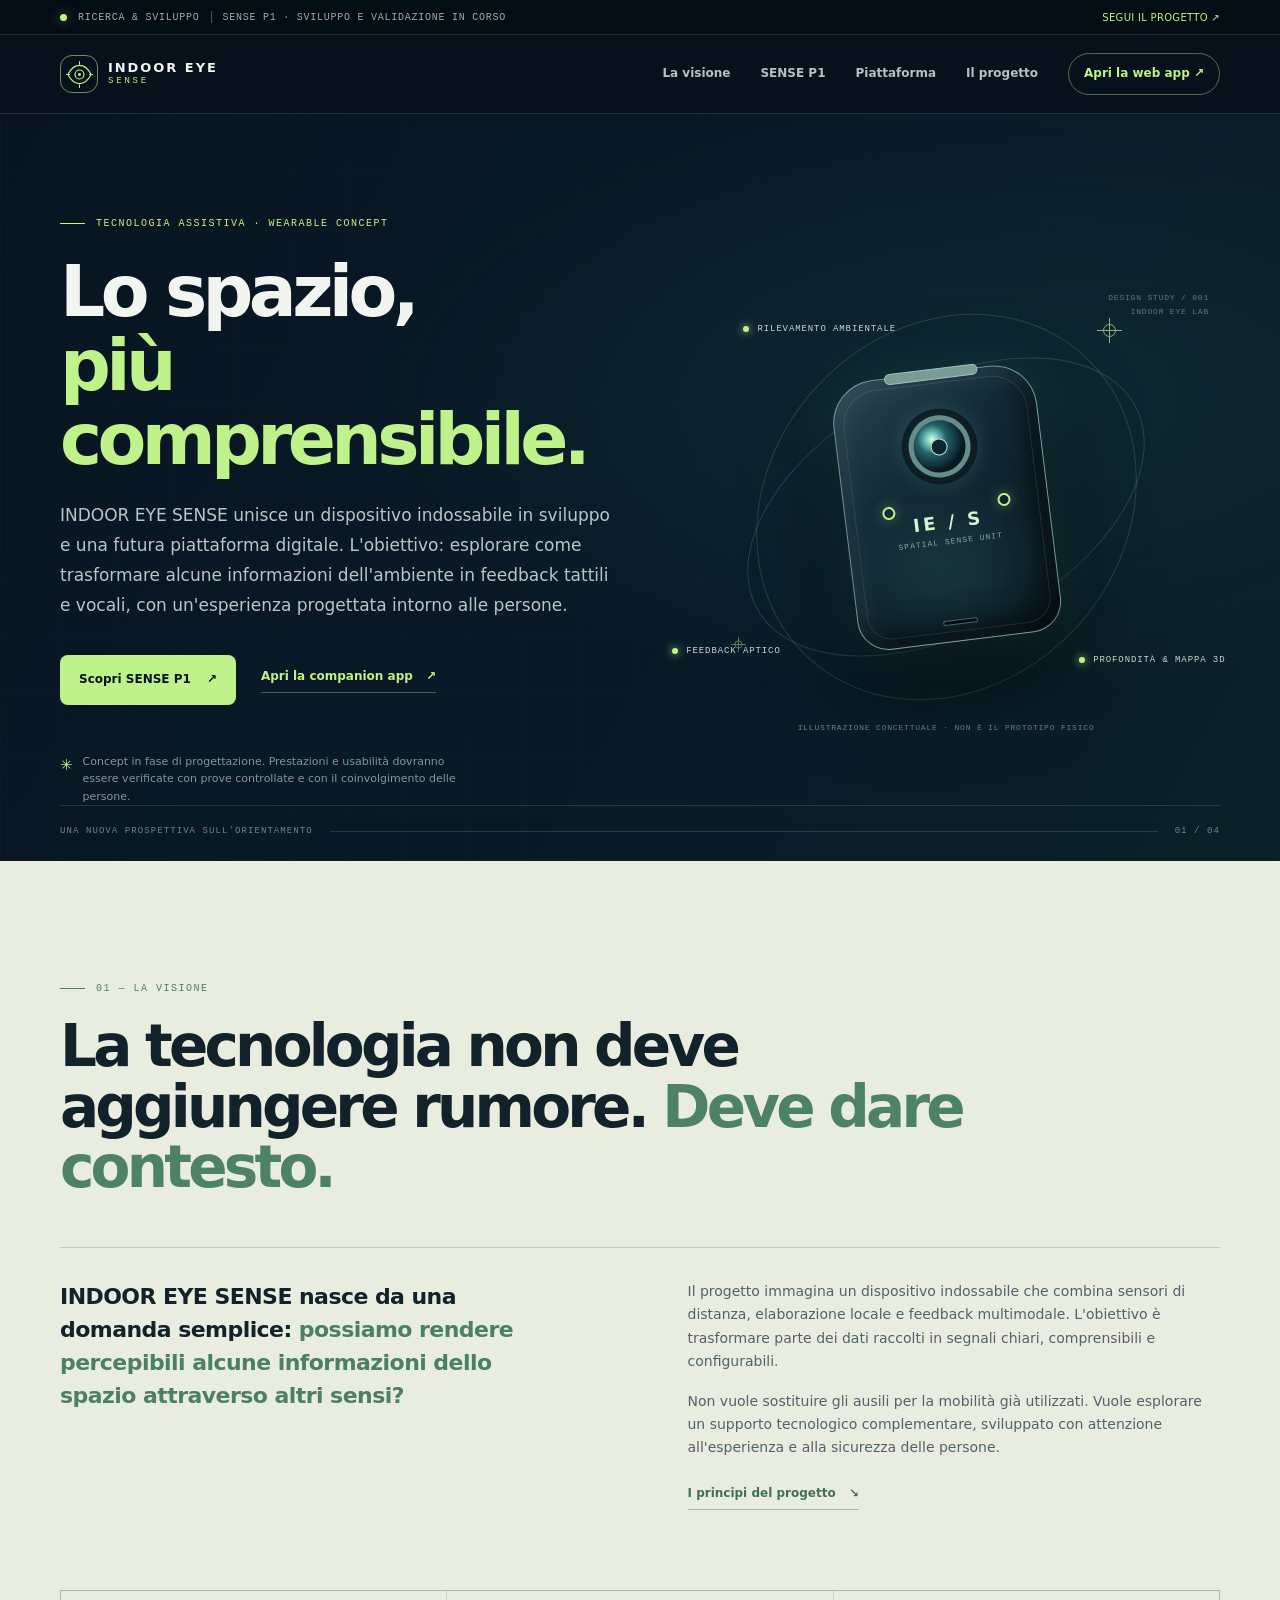
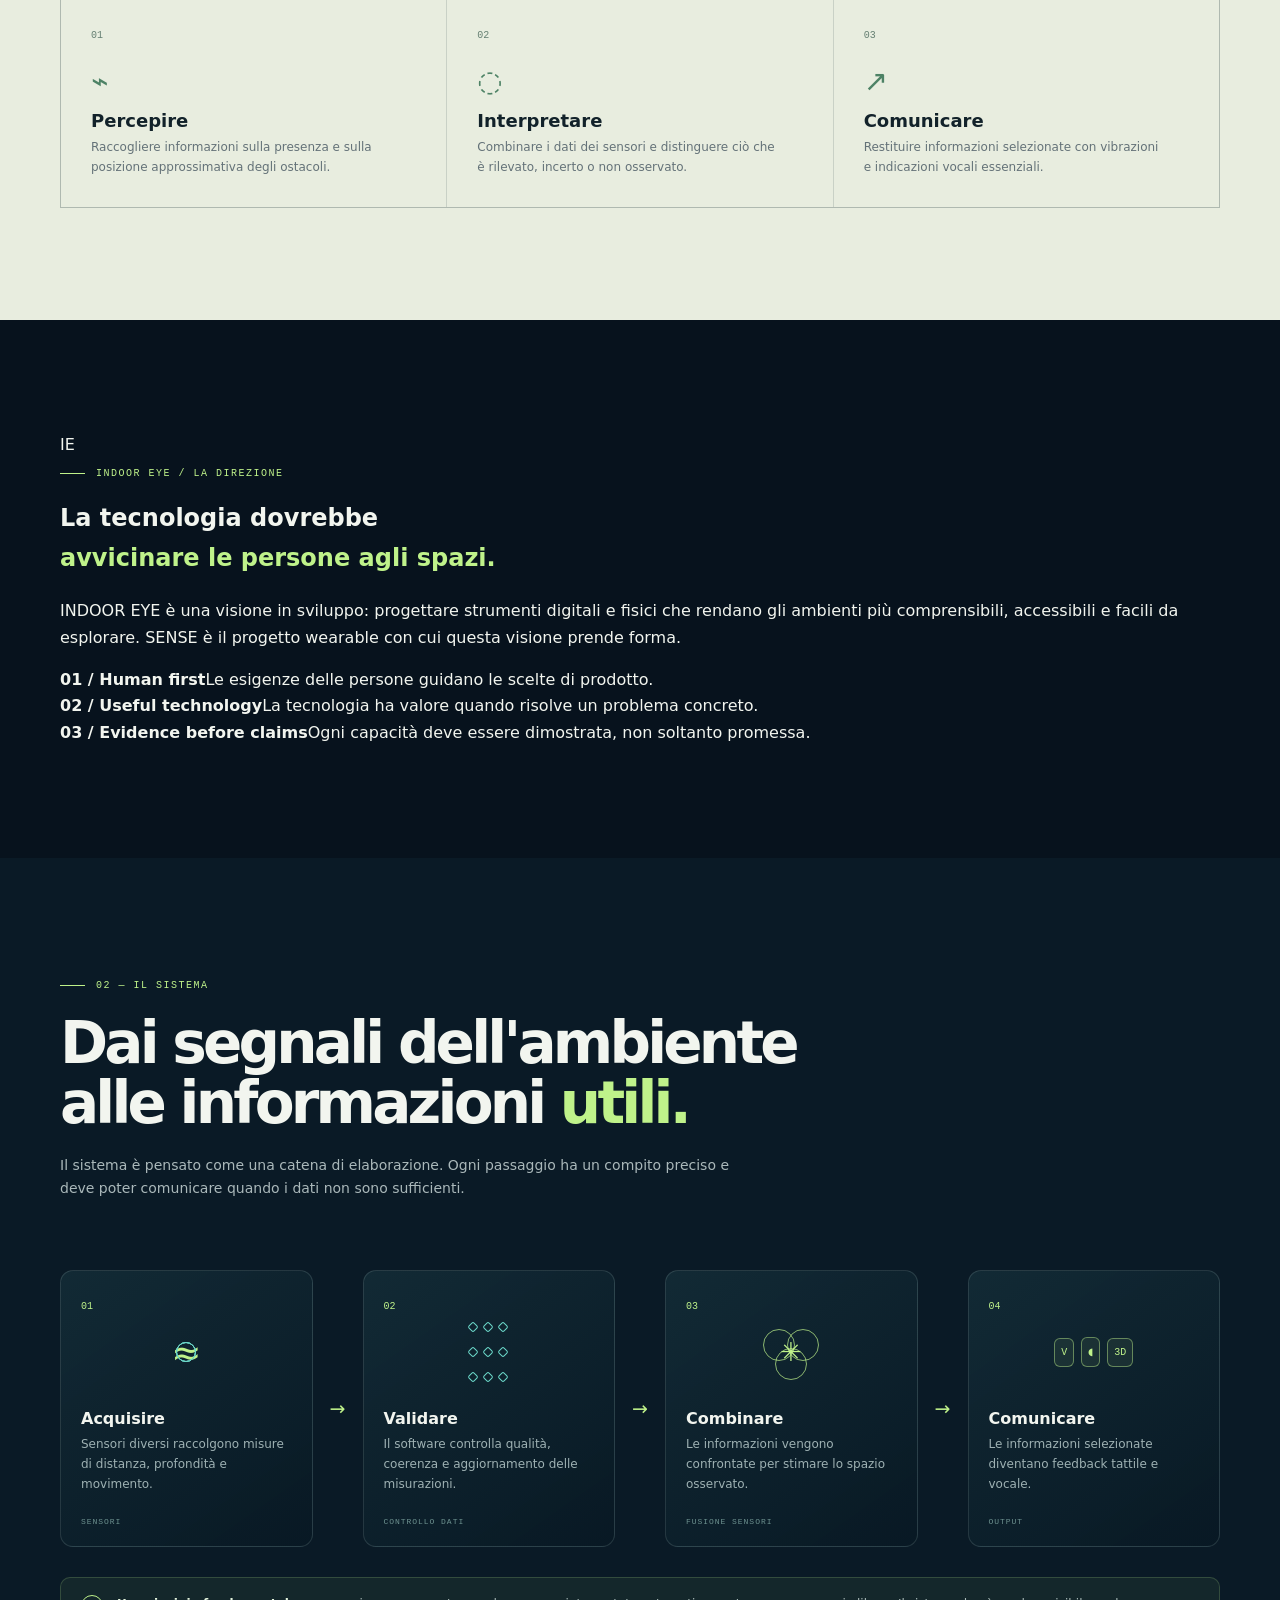
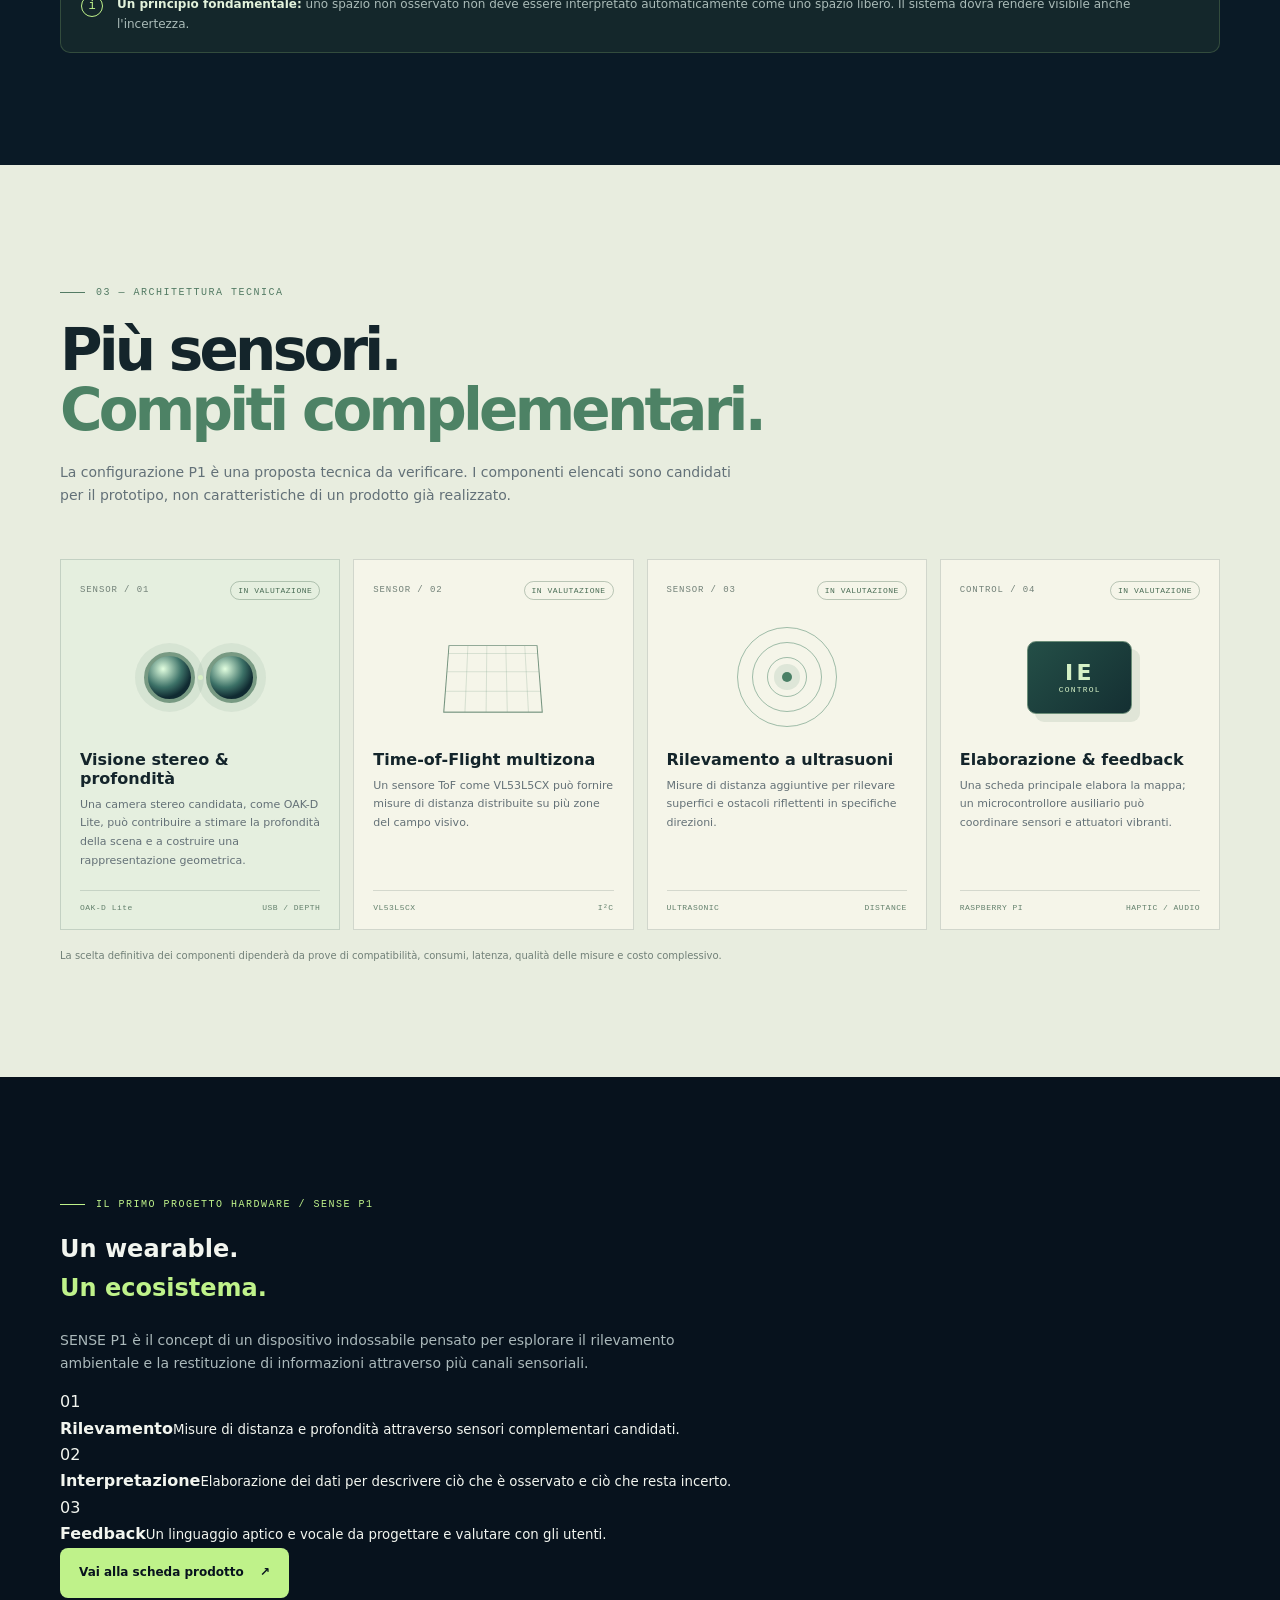
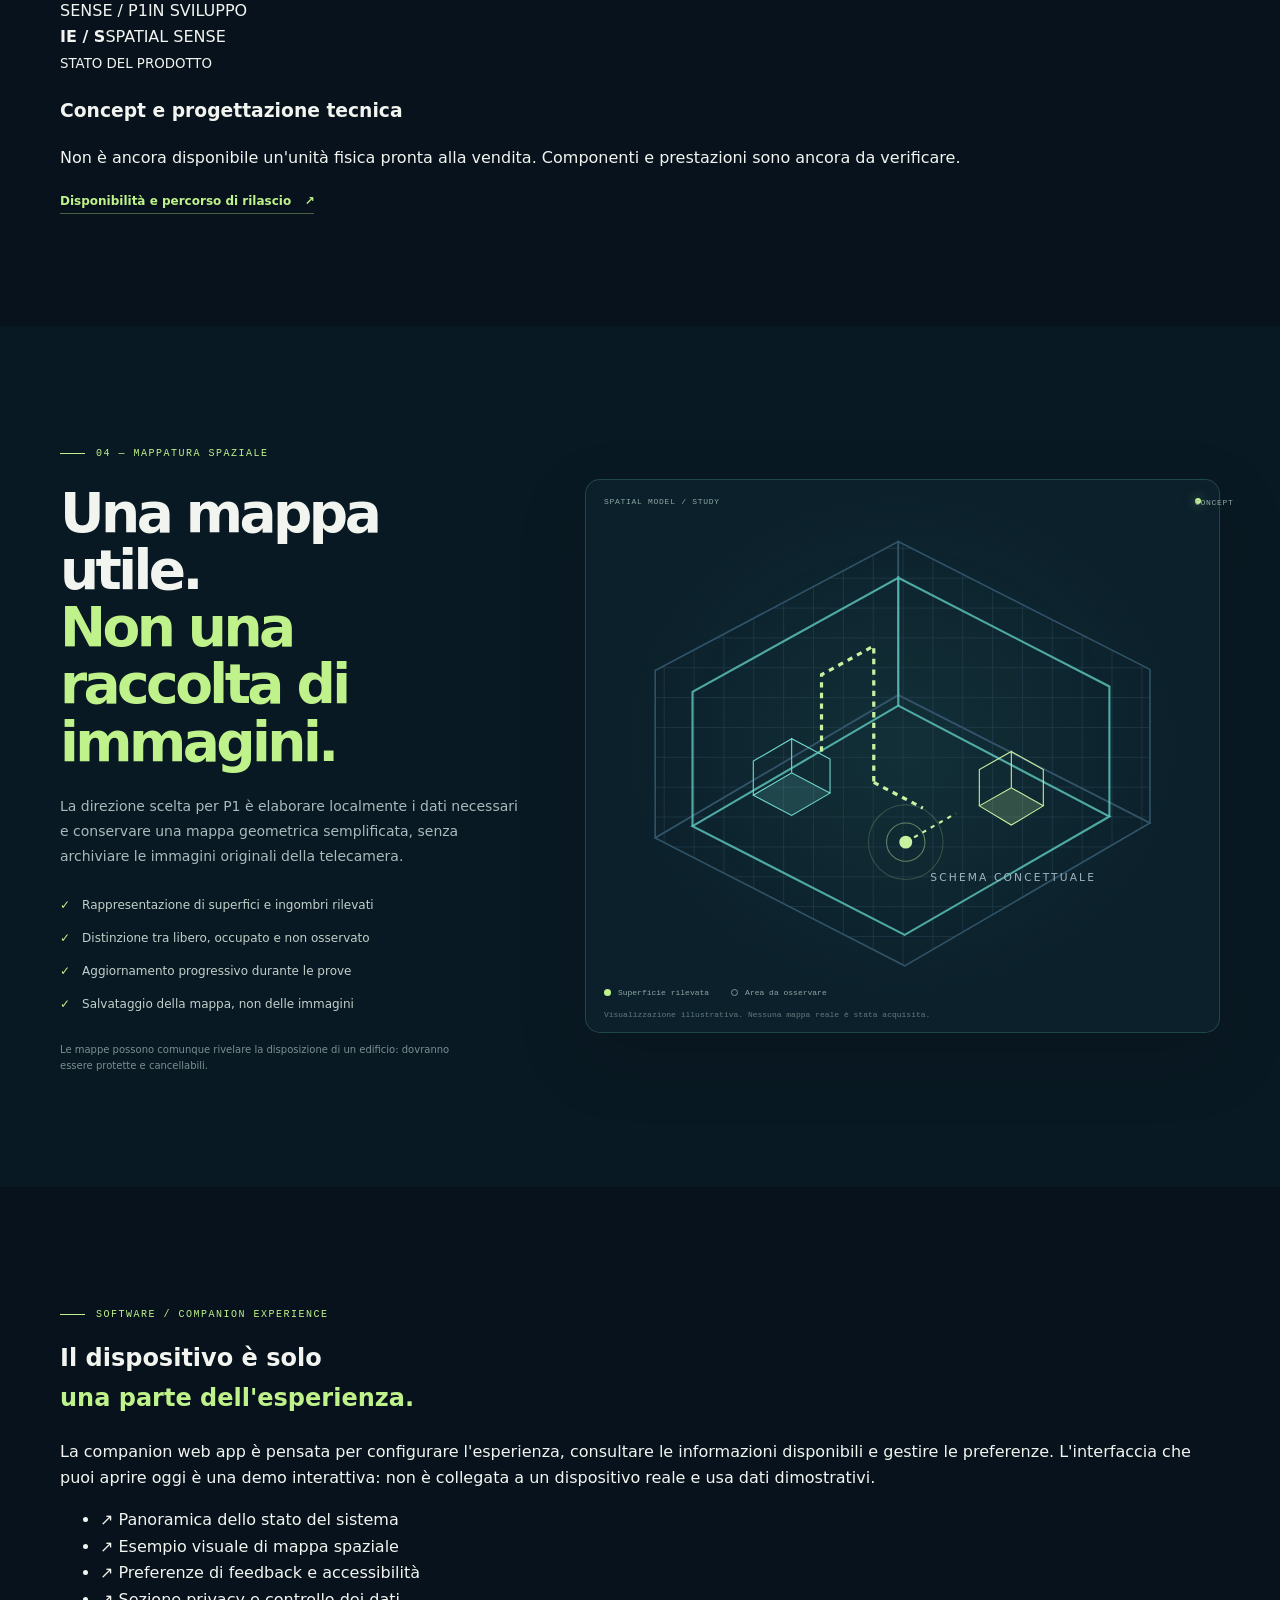
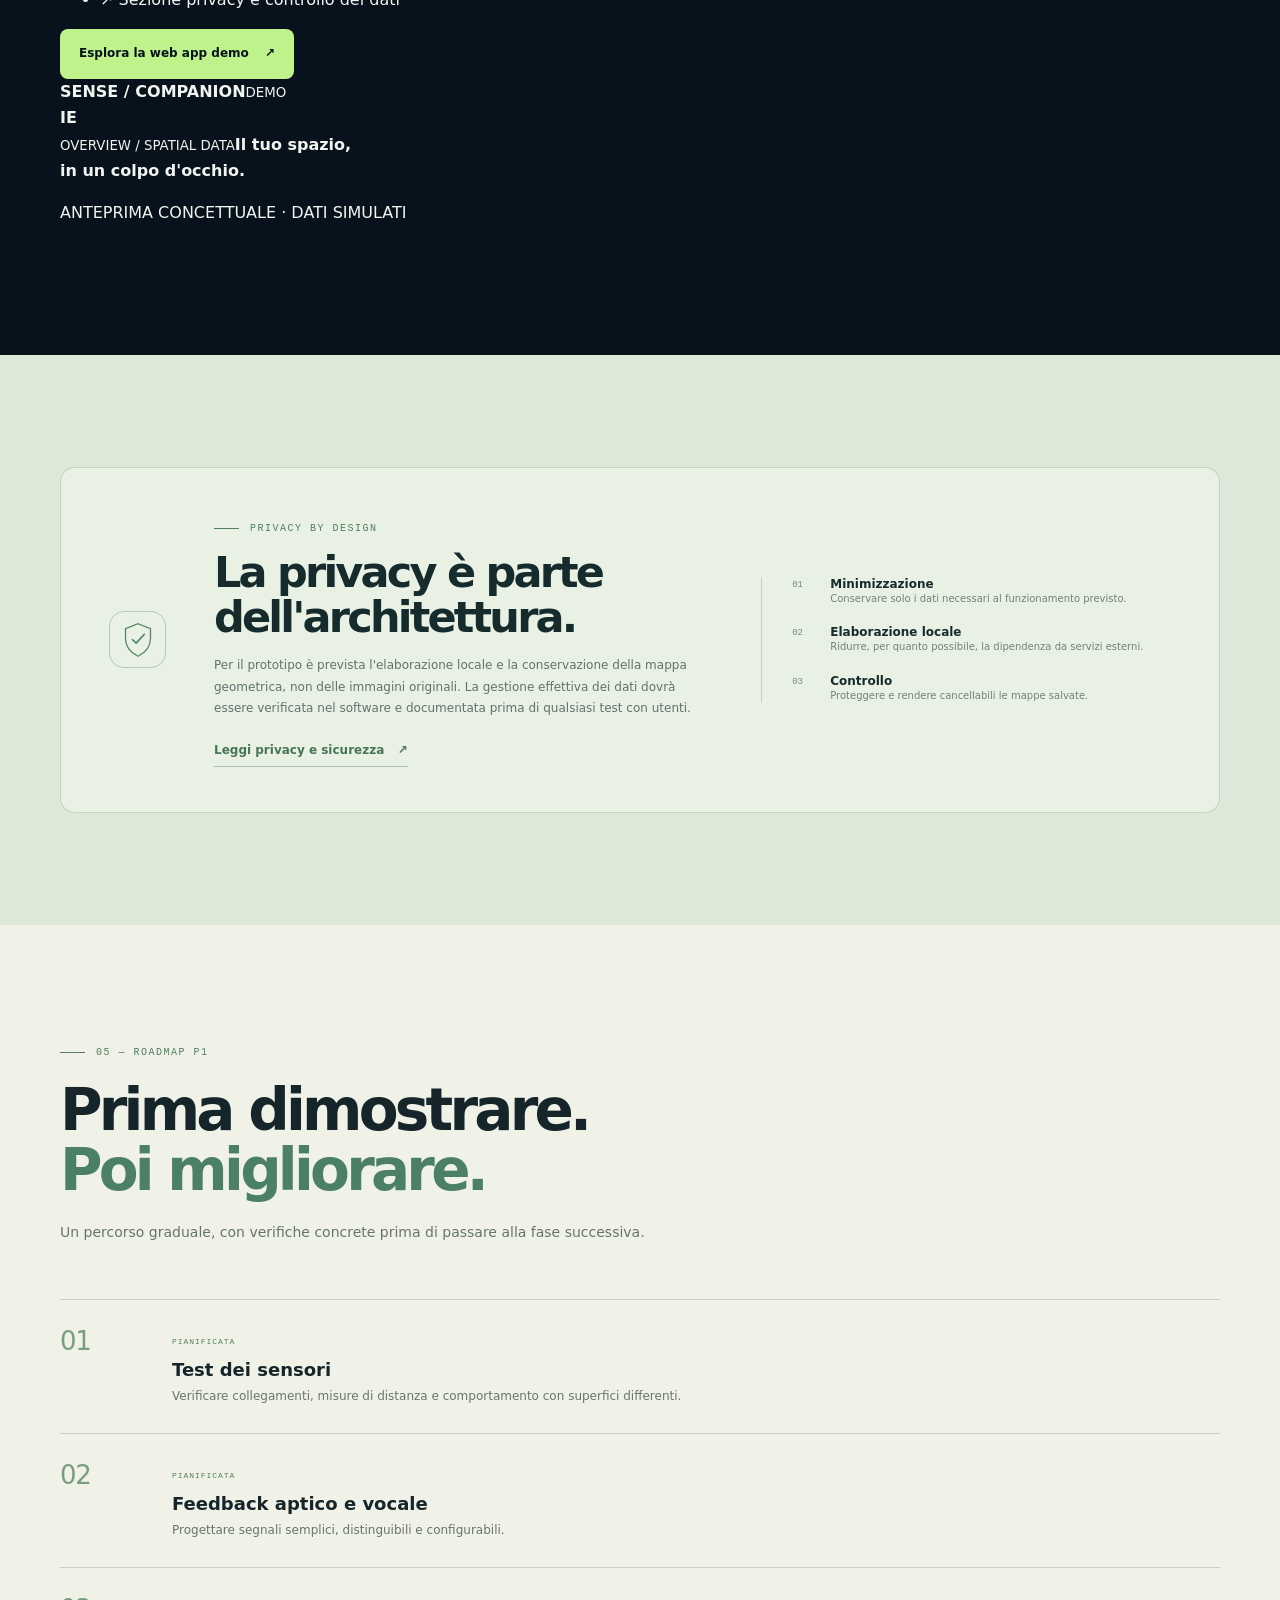
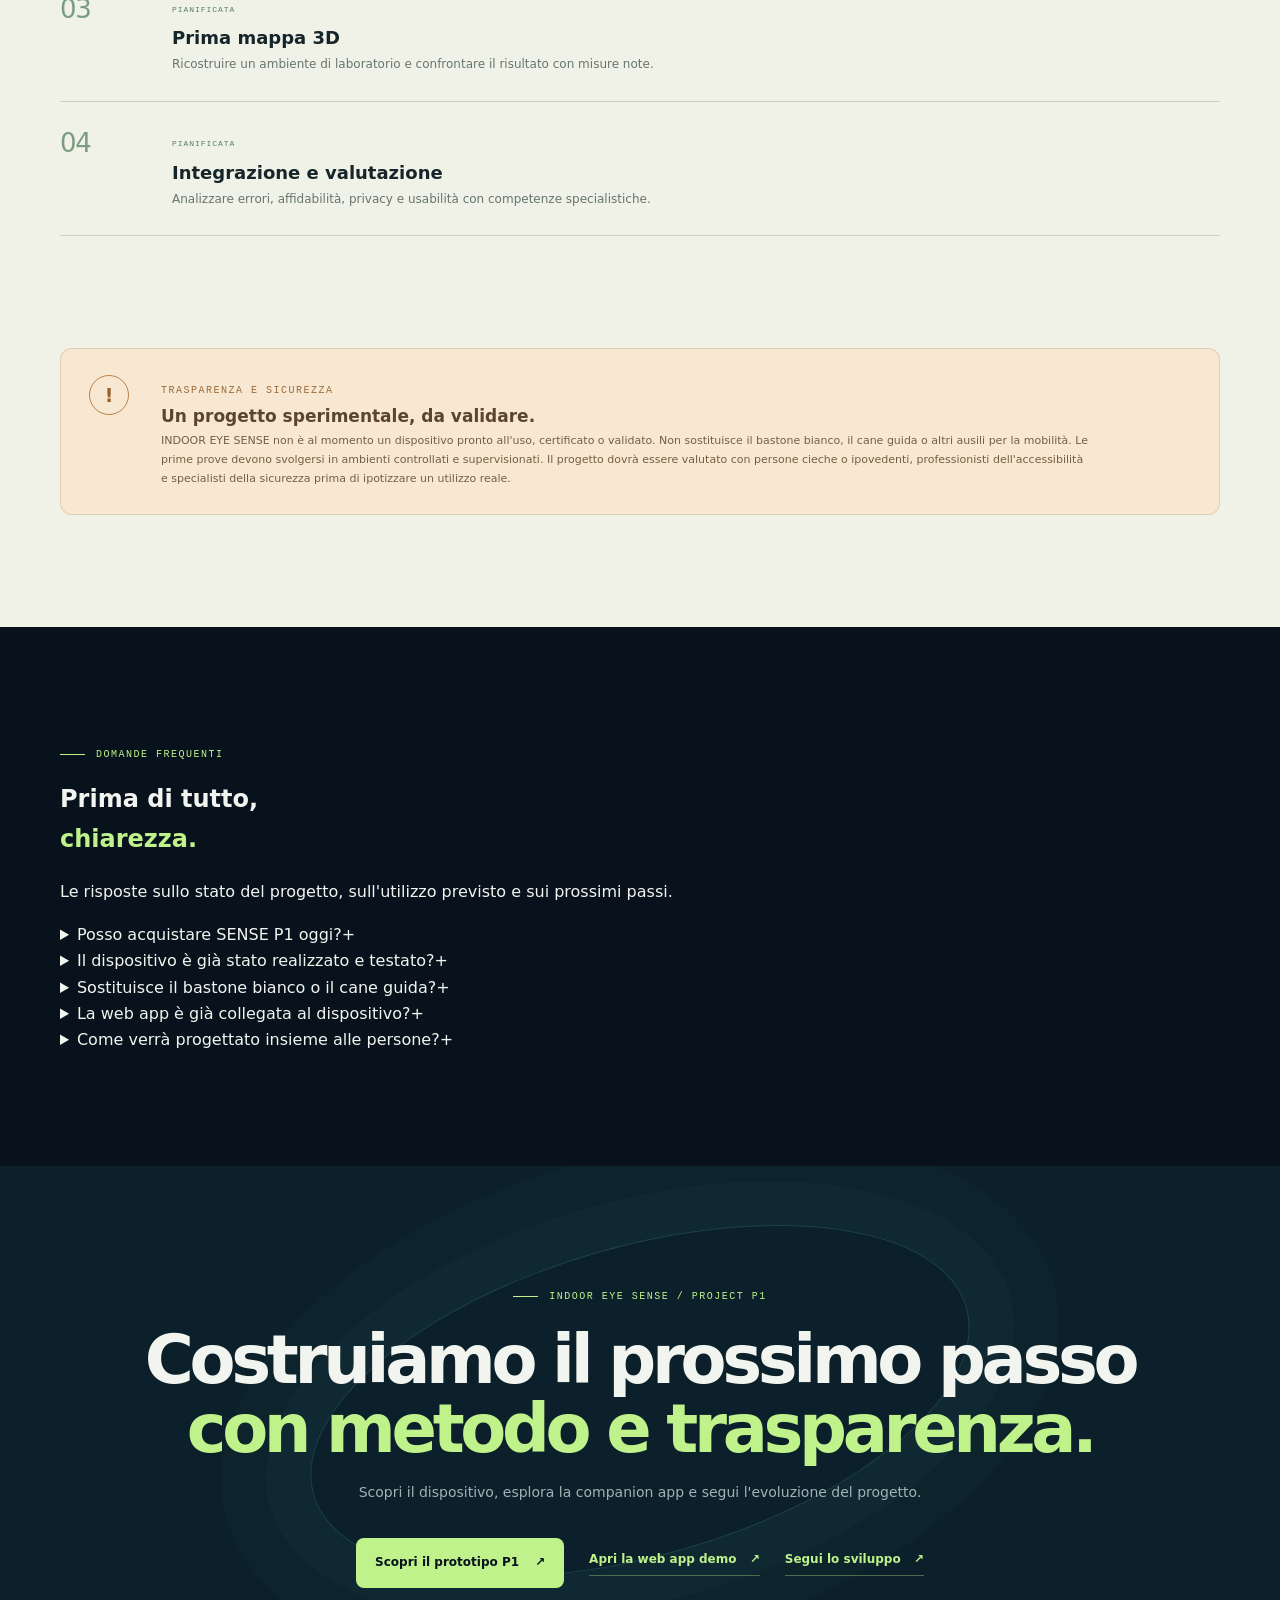
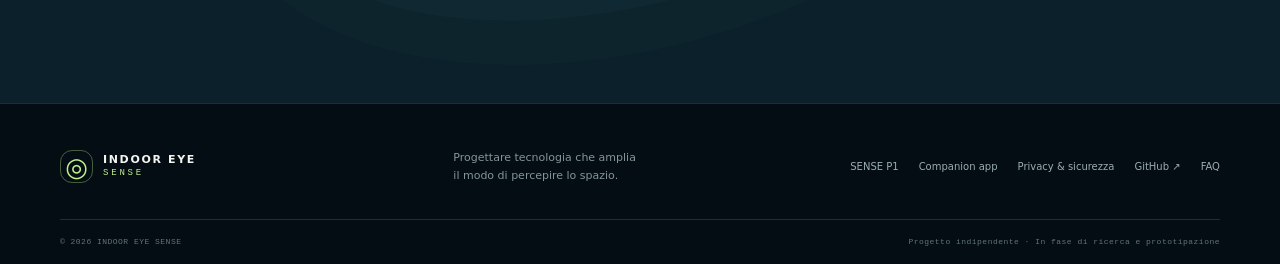
==== commit 1ca24e50: "Reframe homepage as product and company experience" ====
--- a/index.html
+++ b/index.html
@@ -24,7 +24,7 @@
       <span class="status-dot" aria-hidden="true"></span>
       <span>RICERCA &amp; SVILUPPO</span>
       <span class="topline__divider" aria-hidden="true"></span>
-      <span>Prototipo P1 in fase di progettazione</span>
+      <span>SENSE P1 · sviluppo e validazione in corso</span>
       <a href="https://github.com/youssef673/indoor-eye-sense" target="_blank" rel="noopener noreferrer">Segui il progetto <span aria-hidden="true">↗</span></a>
     </div>
   </div>
@@ -43,11 +43,11 @@
       </button>
 
       <nav class="primary-nav" id="primary-nav" aria-label="Navigazione principale">
-        <a href="#visione">Visione</a>
-        <a href="#come-funziona">Come funziona</a>
-        <a href="#tecnologia">Tecnologia</a>
-        <a href="#sviluppo">Sviluppo</a>
-        <a class="nav-cta" href="#progetto">Il progetto <span aria-hidden="true">↗</span></a>
+        <a href="#visione">La visione</a>
+        <a href="product.html">SENSE P1</a>
+        <a href="#piattaforma">Piattaforma</a>
+        <a href="#azienda">Il progetto</a>
+        <a class="nav-cta" href="app/">Apri la web app <span aria-hidden="true">↗</span></a>
       </nav>
     </div>
   </header>
@@ -57,15 +57,15 @@
       <div class="hero-grid container">
         <div class="hero-copy">
           <p class="eyebrow"><span class="eyebrow-line"></span> TECNOLOGIA ASSISTIVA · WEARABLE CONCEPT</p>
-          <h1>Percepire lo spazio.<br><em>In più modi.</em></h1>
-          <p class="hero-lead">Un progetto che esplora come trasformare le informazioni dell'ambiente in indicazioni tattili, vocali e spaziali, per supportare la consapevolezza di ciò che circonda chi lo indossa.</p>
+          <h1>Lo spazio,<br><em>più comprensibile.</em></h1>
+          <p class="hero-lead">INDOOR EYE SENSE unisce un dispositivo indossabile in sviluppo e una futura piattaforma digitale. L'obiettivo: esplorare come trasformare alcune informazioni dell'ambiente in feedback tattili e vocali, con un'esperienza progettata intorno alle persone.</p>
           <div class="hero-actions">
-            <a class="button button--light" href="#visione">Scopri la visione <span aria-hidden="true">↓</span></a>
-            <a class="text-link" href="#tecnologia">Esplora la tecnologia <span aria-hidden="true">↗</span></a>
+            <a class="button button--light" href="product.html">Scopri SENSE P1 <span aria-hidden="true">↗</span></a>
+            <a class="text-link" href="app/">Apri la companion app <span aria-hidden="true">↗</span></a>
           </div>
           <div class="hero-note">
             <span class="hero-note__icon" aria-hidden="true">✳</span>
-            <span>Progettato pensando all'accessibilità. Da verificare attraverso ricerca e test con le persone.</span>
+            <span>Concept in fase di progettazione. Prestazioni e usabilità dovranno essere verificate con prove controllate e con il coinvolgimento delle persone.</span>
           </div>
         </div>
 
@@ -135,7 +135,23 @@
       </div>
     </section>
 
-    <section class="how section-pad" id="come-funziona">
+    
+    <section class="company section-pad" id="azienda">
+      <div class="container company-grid">
+        <div class="company-mark" aria-hidden="true"><span>IE</span><i></i><i></i><i></i></div>
+        <div class="company-copy">
+          <p class="eyebrow"><span class="eyebrow-line"></span> INDOOR EYE / LA DIREZIONE</p>
+          <h2>La tecnologia dovrebbe<br><em>avvicinare le persone agli spazi.</em></h2>
+          <p>INDOOR EYE è una visione in sviluppo: progettare strumenti digitali e fisici che rendano gli ambienti più comprensibili, accessibili e facili da esplorare. SENSE è il progetto wearable con cui questa visione prende forma.</p>
+          <div class="company-values">
+            <div><b>01 / Human first</b><span>Le esigenze delle persone guidano le scelte di prodotto.</span></div>
+            <div><b>02 / Useful technology</b><span>La tecnologia ha valore quando risolve un problema concreto.</span></div>
+            <div><b>03 / Evidence before claims</b><span>Ogni capacità deve essere dimostrata, non soltanto promessa.</span></div>
+          </div>
+        </div>
+      </div>
+    </section>
+<section class="how section-pad" id="come-funziona">
       <div class="container">
         <div class="section-heading section-heading--wide">
           <p class="eyebrow"><span class="eyebrow-line"></span> 02 — IL SISTEMA</p>
@@ -226,7 +242,28 @@
       </div>
     </section>
 
-    <section class="mapping section-pad">
+    
+    <section class="product-showcase section-pad" id="dispositivo">
+      <div class="container product-showcase__grid">
+        <div class="product-showcase__copy">
+          <p class="eyebrow"><span class="eyebrow-line"></span> IL PRIMO PROGETTO HARDWARE / SENSE P1</p>
+          <h2>Un wearable.<br><em>Un ecosistema.</em></h2>
+          <p class="section-lead">SENSE P1 è il concept di un dispositivo indossabile pensato per esplorare il rilevamento ambientale e la restituzione di informazioni attraverso più canali sensoriali.</p>
+          <div class="product-features">
+            <div><span>01</span><div><b>Rilevamento</b><small>Misure di distanza e profondità attraverso sensori complementari candidati.</small></div></div>
+            <div><span>02</span><div><b>Interpretazione</b><small>Elaborazione dei dati per descrivere ciò che è osservato e ciò che resta incerto.</small></div></div>
+            <div><span>03</span><div><b>Feedback</b><small>Un linguaggio aptico e vocale da progettare e valutare con gli utenti.</small></div></div>
+          </div>
+          <a class="button button--light" href="product.html">Vai alla scheda prodotto <span aria-hidden="true">↗</span></a>
+        </div>
+        <aside class="product-status-card">
+          <div class="product-status-card__head"><span>SENSE / P1</span><span class="status-pill">IN SVILUPPO</span></div>
+          <div class="product-status-card__visual" aria-hidden="true"><div class="mini-device"><i></i><b>IE / S</b><span>SPATIAL SENSE</span></div><div class="mini-orbit mini-orbit--a"></div><div class="mini-orbit mini-orbit--b"></div></div>
+          <div class="product-status-card__body"><small>STATO DEL PRODOTTO</small><h3>Concept e progettazione tecnica</h3><p>Non è ancora disponibile un'unità fisica pronta alla vendita. Componenti e prestazioni sono ancora da verificare.</p><a class="inline-link" href="product.html#disponibilita">Disponibilità e percorso di rilascio <span aria-hidden="true">↗</span></a></div>
+        </aside>
+      </div>
+    </section>
+<section class="mapping section-pad">
       <div class="container mapping-grid">
         <div class="mapping-copy">
           <p class="eyebrow"><span class="eyebrow-line"></span> 04 — MAPPATURA SPAZIALE</p>
@@ -267,7 +304,34 @@
       </div>
     </section>
 
-    <section class="privacy section-pad">
+    
+    <section class="platform section-pad" id="piattaforma">
+      <div class="container platform-grid">
+        <div class="platform-copy">
+          <p class="eyebrow"><span class="eyebrow-line"></span> SOFTWARE / COMPANION EXPERIENCE</p>
+          <h2>Il dispositivo è solo<br><em>una parte dell'esperienza.</em></h2>
+          <p>La companion web app è pensata per configurare l'esperienza, consultare le informazioni disponibili e gestire le preferenze. L'interfaccia che puoi aprire oggi è una demo interattiva: non è collegata a un dispositivo reale e usa dati dimostrativi.</p>
+          <ul class="platform-list">
+            <li><span>↗</span> Panoramica dello stato del sistema</li>
+            <li><span>↗</span> Esempio visuale di mappa spaziale</li>
+            <li><span>↗</span> Preferenze di feedback e accessibilità</li>
+            <li><span>↗</span> Sezione privacy e controllo dei dati</li>
+          </ul>
+          <a class="button button--light" href="app/">Esplora la web app demo <span aria-hidden="true">↗</span></a>
+        </div>
+        <div class="platform-preview" aria-label="Anteprima illustrativa della companion web app">
+          <div class="platform-window">
+            <div class="platform-window__bar"><span></span><span></span><span></span><b>SENSE / COMPANION</b><small>DEMO</small></div>
+            <div class="platform-window__content">
+              <div class="platform-window__side"><b>IE</b><i></i><i></i><i></i><i></i></div>
+              <div class="platform-window__main"><small>OVERVIEW / SPATIAL DATA</small><strong>Il tuo spazio,<br>in un colpo d'occhio.</strong><div class="preview-map"><span></span><i></i><i></i><b></b></div><div class="preview-cards"><i></i><i></i><i></i></div></div>
+            </div>
+          </div>
+          <p class="platform-caption">ANTEPRIMA CONCETTUALE · DATI SIMULATI</p>
+        </div>
+      </div>
+    </section>
+<section class="privacy section-pad">
       <div class="container privacy-panel">
         <div class="privacy-icon" aria-hidden="true">
           <svg viewBox="0 0 64 64" fill="none"><path d="M32 6 52 14V29C52 42 43.8 52 32 58 20.2 52 12 42 12 29V14L32 6Z" stroke="currentColor" stroke-width="2"/><path d="M23 31.5 29 37 42 23" stroke="currentColor" stroke-width="2.5" stroke-linecap="round" stroke-linejoin="round"/></svg>
@@ -309,14 +373,28 @@
       </div>
     </section>
 
-    <section class="closing section-pad" id="progetto">
+    
+    <section class="faq section-pad" id="faq">
+      <div class="container faq-grid">
+        <div><p class="eyebrow"><span class="eyebrow-line"></span> DOMANDE FREQUENTI</p><h2>Prima di tutto,<br><em>chiarezza.</em></h2><p>Le risposte sullo stato del progetto, sull'utilizzo previsto e sui prossimi passi.</p></div>
+        <div class="faq-list">
+          <details><summary>Posso acquistare SENSE P1 oggi?<span>+</span></summary><p>Non ancora. SENSE P1 è in fase di progettazione: non esiste al momento un prodotto commerciale, un prezzo definitivo o un sistema di ordini. La pagina prodotto descrive il concept e lo stato di sviluppo.</p></details>
+          <details><summary>Il dispositivo è già stato realizzato e testato?<span>+</span></summary><p>No. I componenti citati sono candidati tecnici. Integrazione, prestazioni, autonomia e affidabilità dovranno essere verificati con test documentati.</p></details>
+          <details><summary>Sostituisce il bastone bianco o il cane guida?<span>+</span></summary><p>No. Il concept è pensato come possibile supporto complementare. Non deve essere usato per muoversi in sicurezza e non sostituisce gli ausili e le strategie di mobilità già utilizzati.</p></details>
+          <details><summary>La web app è già collegata al dispositivo?<span>+</span></summary><p>No. Puoi esplorare una demo interattiva dell'interfaccia, ma non comunica con hardware, non riceve misurazioni e non memorizza dati reali.</p></details>
+          <details><summary>Come verrà progettato insieme alle persone?<span>+</span></summary><p>La validazione dovrà includere persone cieche o ipovedenti, professionisti dell'orientamento e della mobilità, esperti di accessibilità e specialisti tecnici. Non verranno presentati risultati come acquisiti prima delle verifiche.</p></details>
+        </div>
+      </div>
+    </section>
+<section class="closing section-pad" id="progetto">
       <div class="container closing-inner">
         <p class="eyebrow"><span class="eyebrow-line"></span> INDOOR EYE SENSE / PROJECT P1</p>
-        <h2>Un'idea prende forma<br><em>attraverso la verifica.</em></h2>
-        <p>Segui lo sviluppo, consulta il lavoro tecnico e scopri come il progetto evolve.</p>
+        <h2>Costruiamo il prossimo passo<br><em>con metodo e trasparenza.</em></h2>
+        <p>Scopri il dispositivo, esplora la companion app e segui l'evoluzione del progetto.</p>
         <div class="hero-actions">
-          <a class="button button--light" href="https://github.com/youssef673/indoor-eye-sense" target="_blank" rel="noopener noreferrer">Apri il repository GitHub <span aria-hidden="true">↗</span></a>
-          <a class="text-link" href="privacy.html">Privacy &amp; sicurezza <span aria-hidden="true">↗</span></a>
+          <a class="button button--light" href="product.html">Scopri il prototipo P1 <span aria-hidden="true">↗</span></a>
+          <a class="text-link" href="app/">Apri la web app demo <span aria-hidden="true">↗</span></a>
+          <a class="text-link" href="https://github.com/youssef673/indoor-eye-sense" target="_blank" rel="noopener noreferrer">Segui lo sviluppo <span aria-hidden="true">↗</span></a>
         </div>
       </div>
       <div class="closing-orbit" aria-hidden="true"></div>
@@ -327,7 +405,7 @@
     <div class="container footer-main">
       <a class="brand brand--footer" href="#inizio"><span class="brand__symbol" aria-hidden="true">◎</span><span class="brand__text">INDOOR EYE<span>SENSE</span></span></a>
       <p>Progettare tecnologia che amplia<br>il modo di percepire lo spazio.</p>
-      <div class="footer-links"><a href="privacy.html">Privacy &amp; sicurezza</a><a href="https://github.com/youssef673/indoor-eye-sense" target="_blank" rel="noopener noreferrer">GitHub ↗</a><a href="#inizio">Torna su ↑</a></div>
+      <div class="footer-links"><a href="product.html">SENSE P1</a><a href="app/">Companion app</a><a href="privacy.html">Privacy &amp; sicurezza</a><a href="https://github.com/youssef673/indoor-eye-sense" target="_blank" rel="noopener noreferrer">GitHub ↗</a><a href="#faq">FAQ</a></div>
     </div>
     <div class="container footer-bottom"><span>© <span id="year"></span> INDOOR EYE SENSE</span><span>Progetto indipendente · In fase di ricerca e prototipazione</span></div>
   </footer>
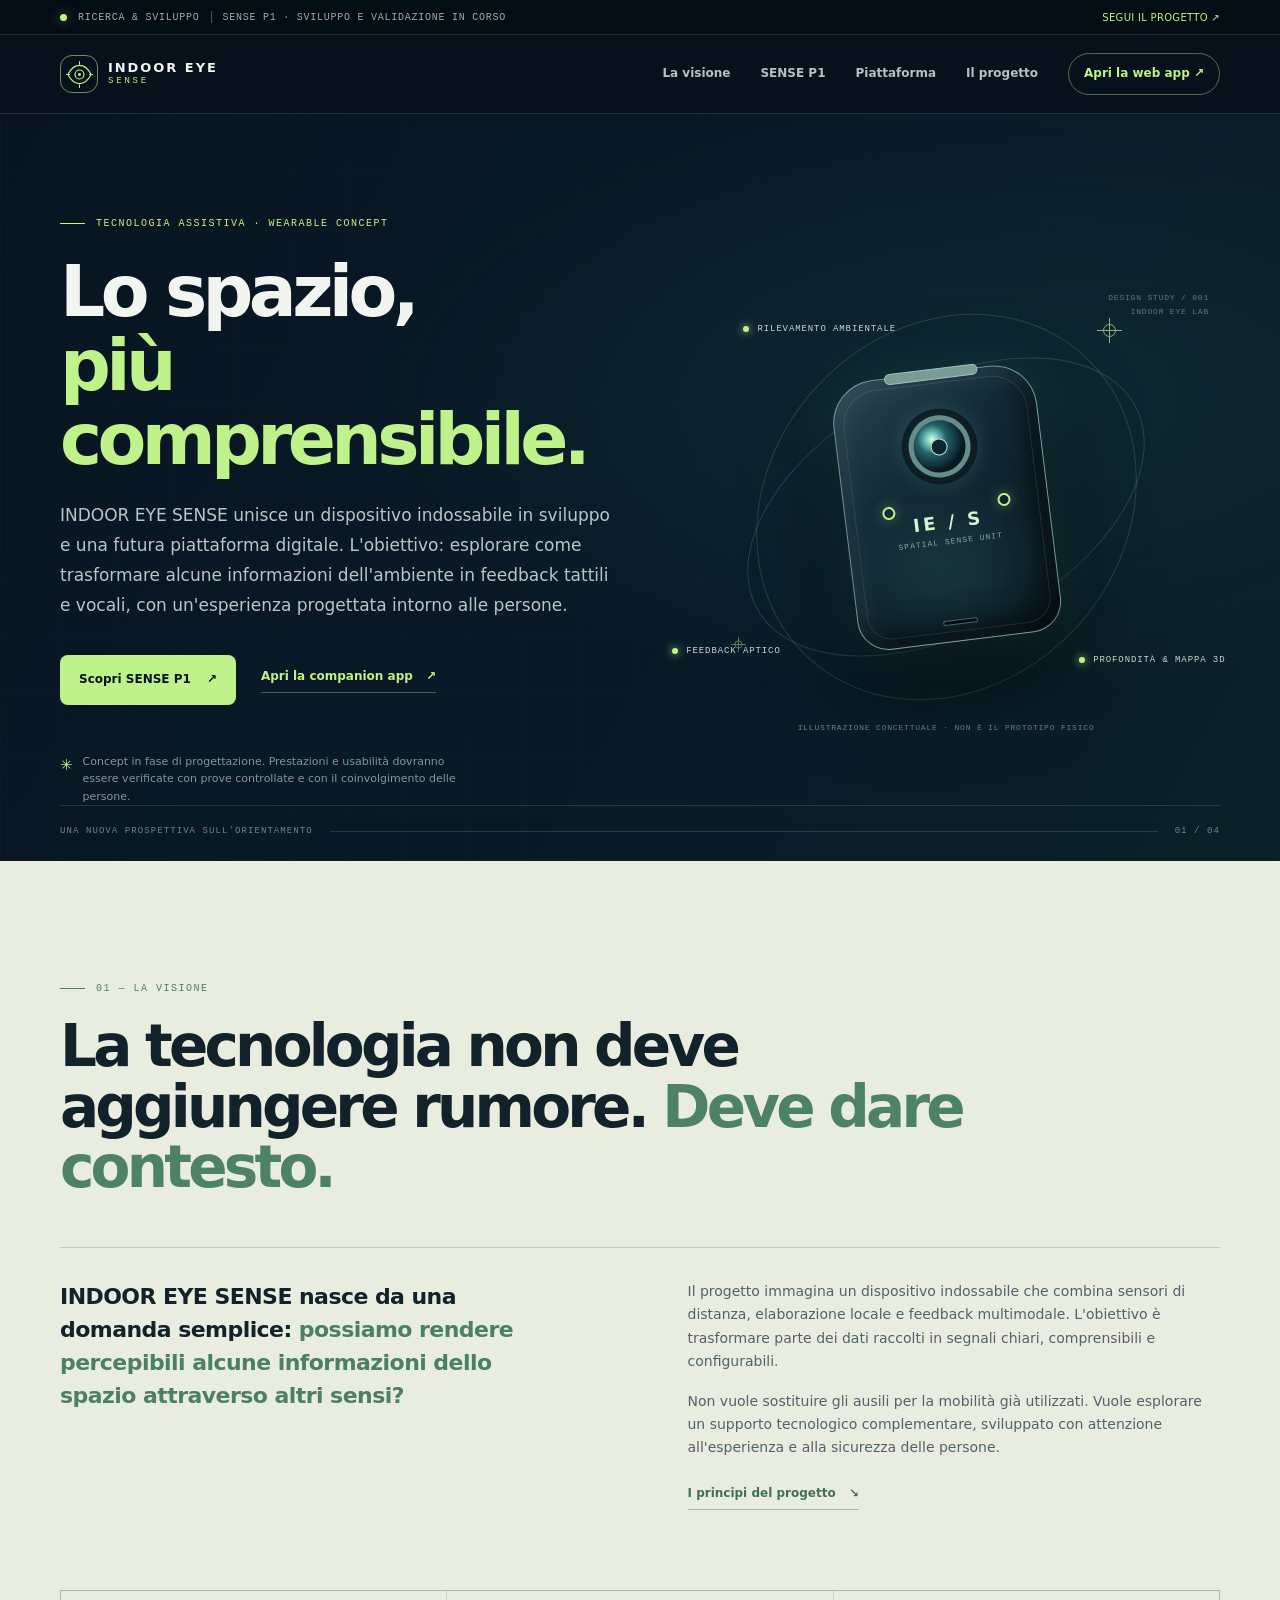
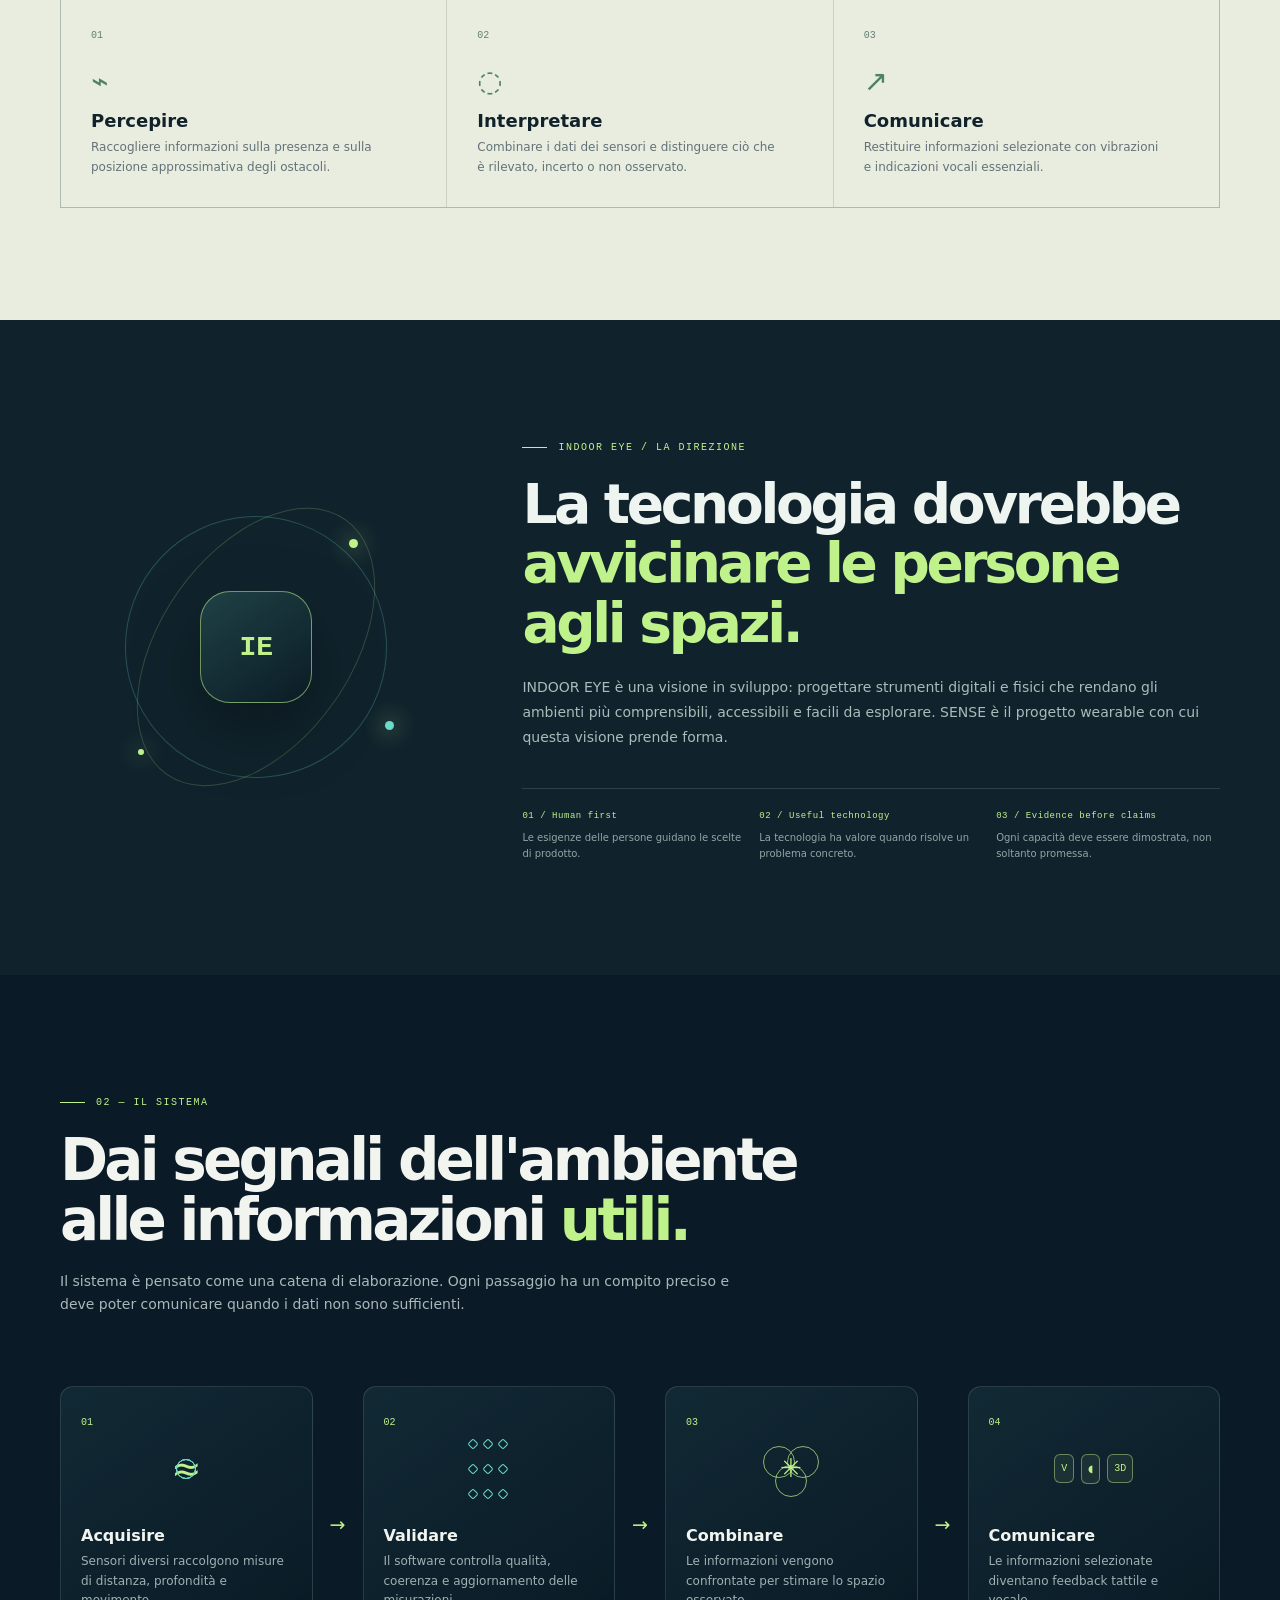
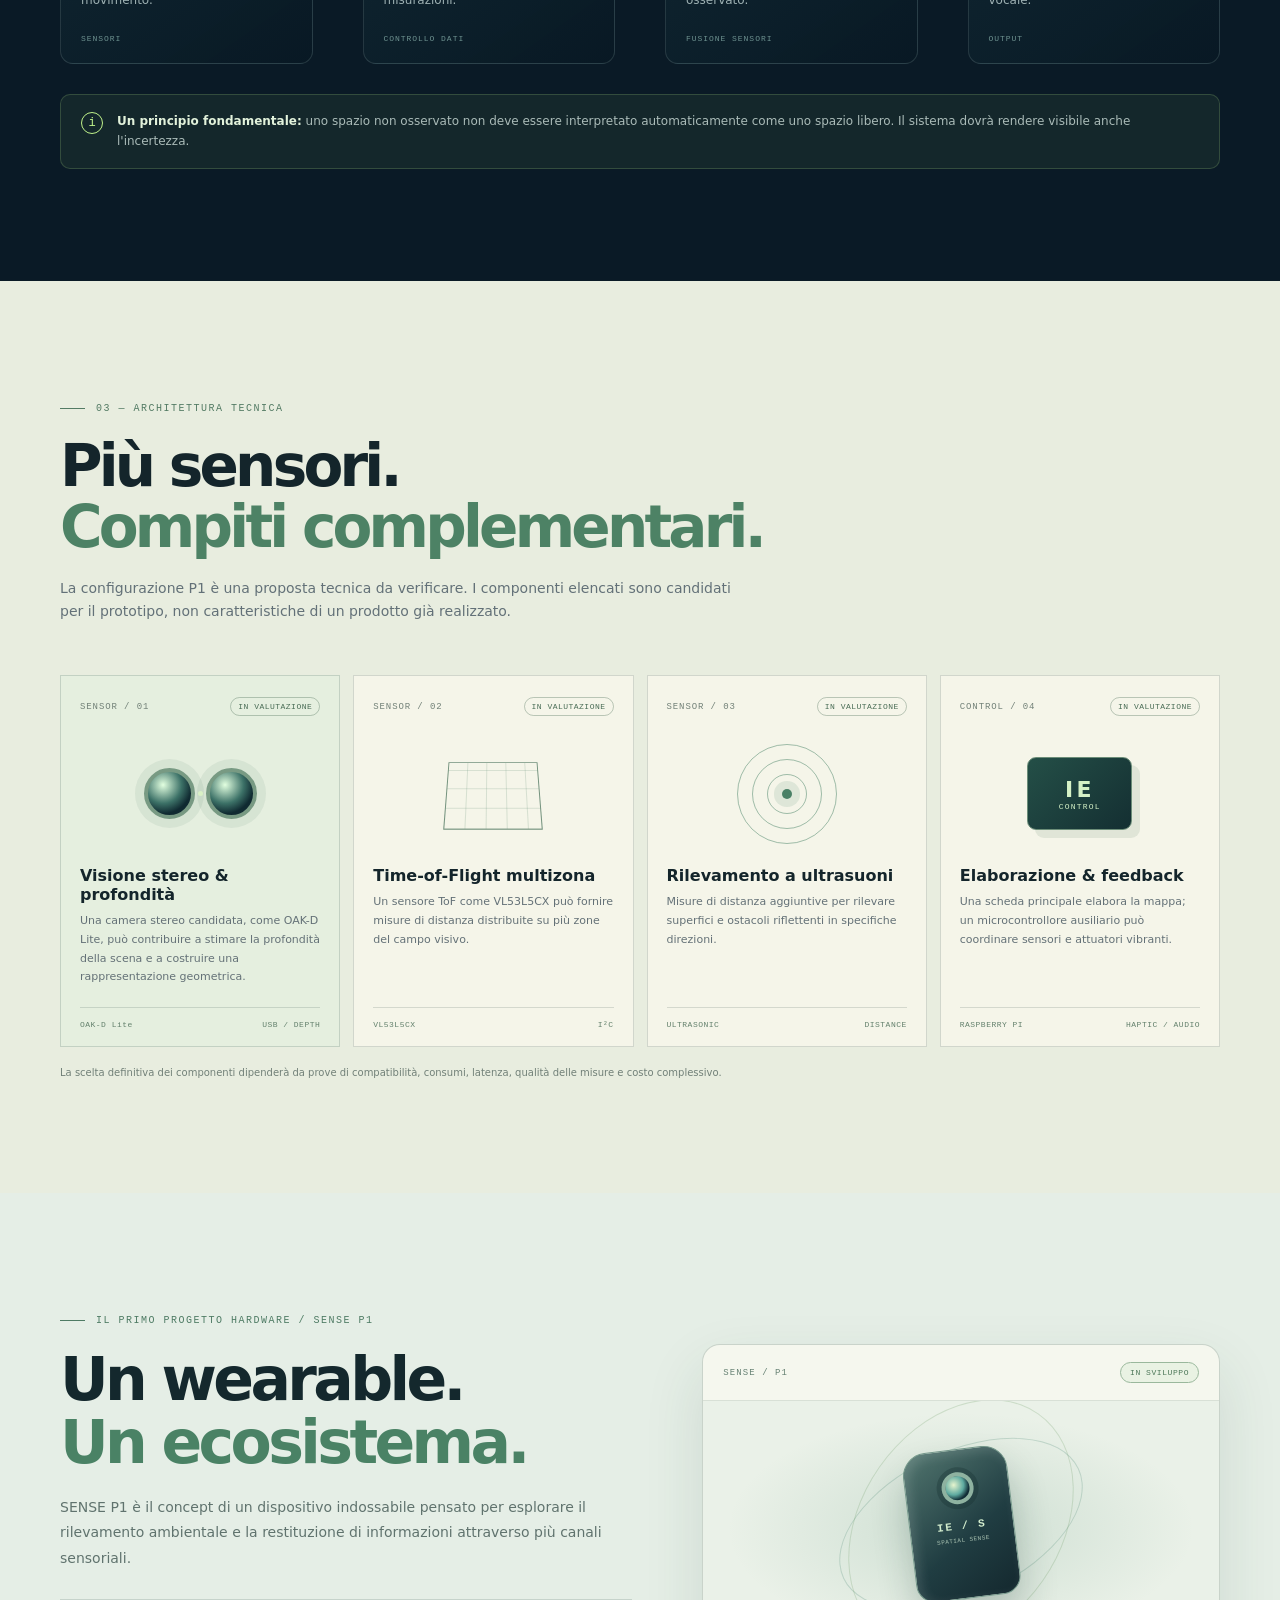
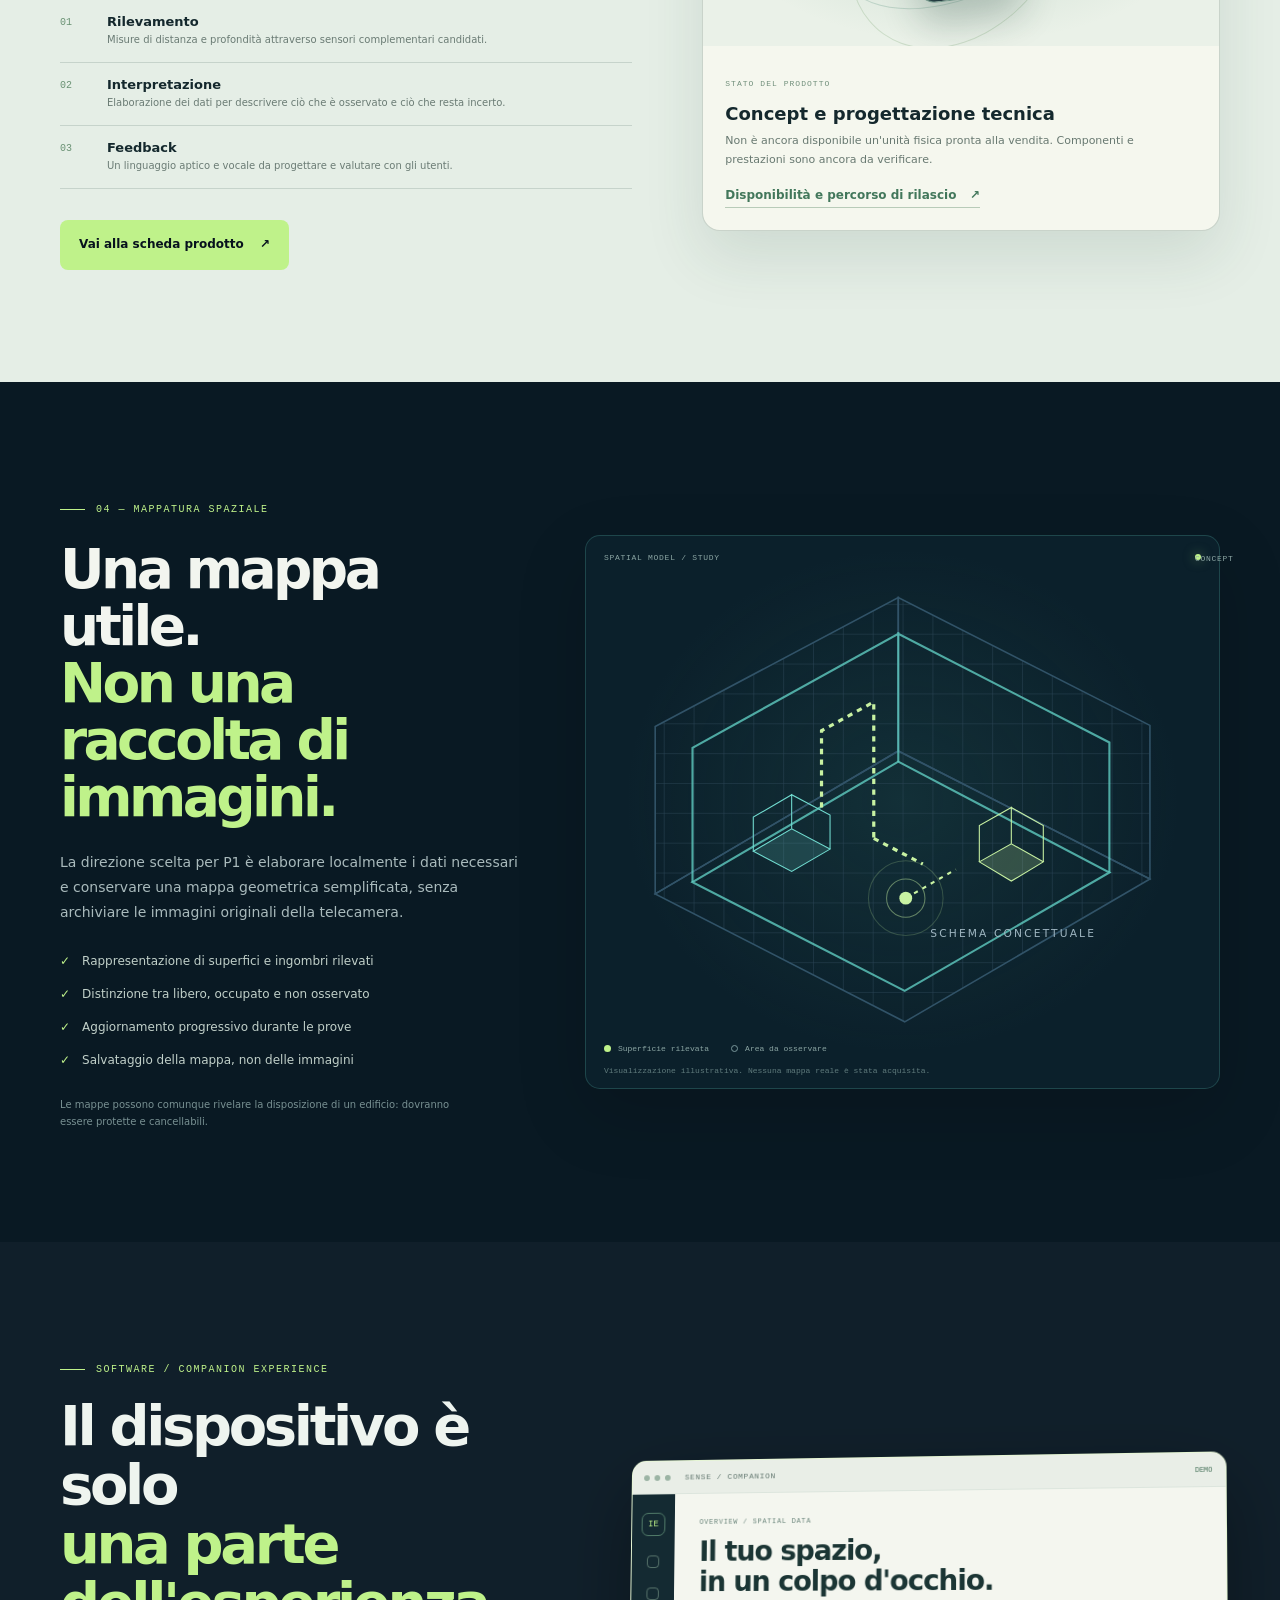
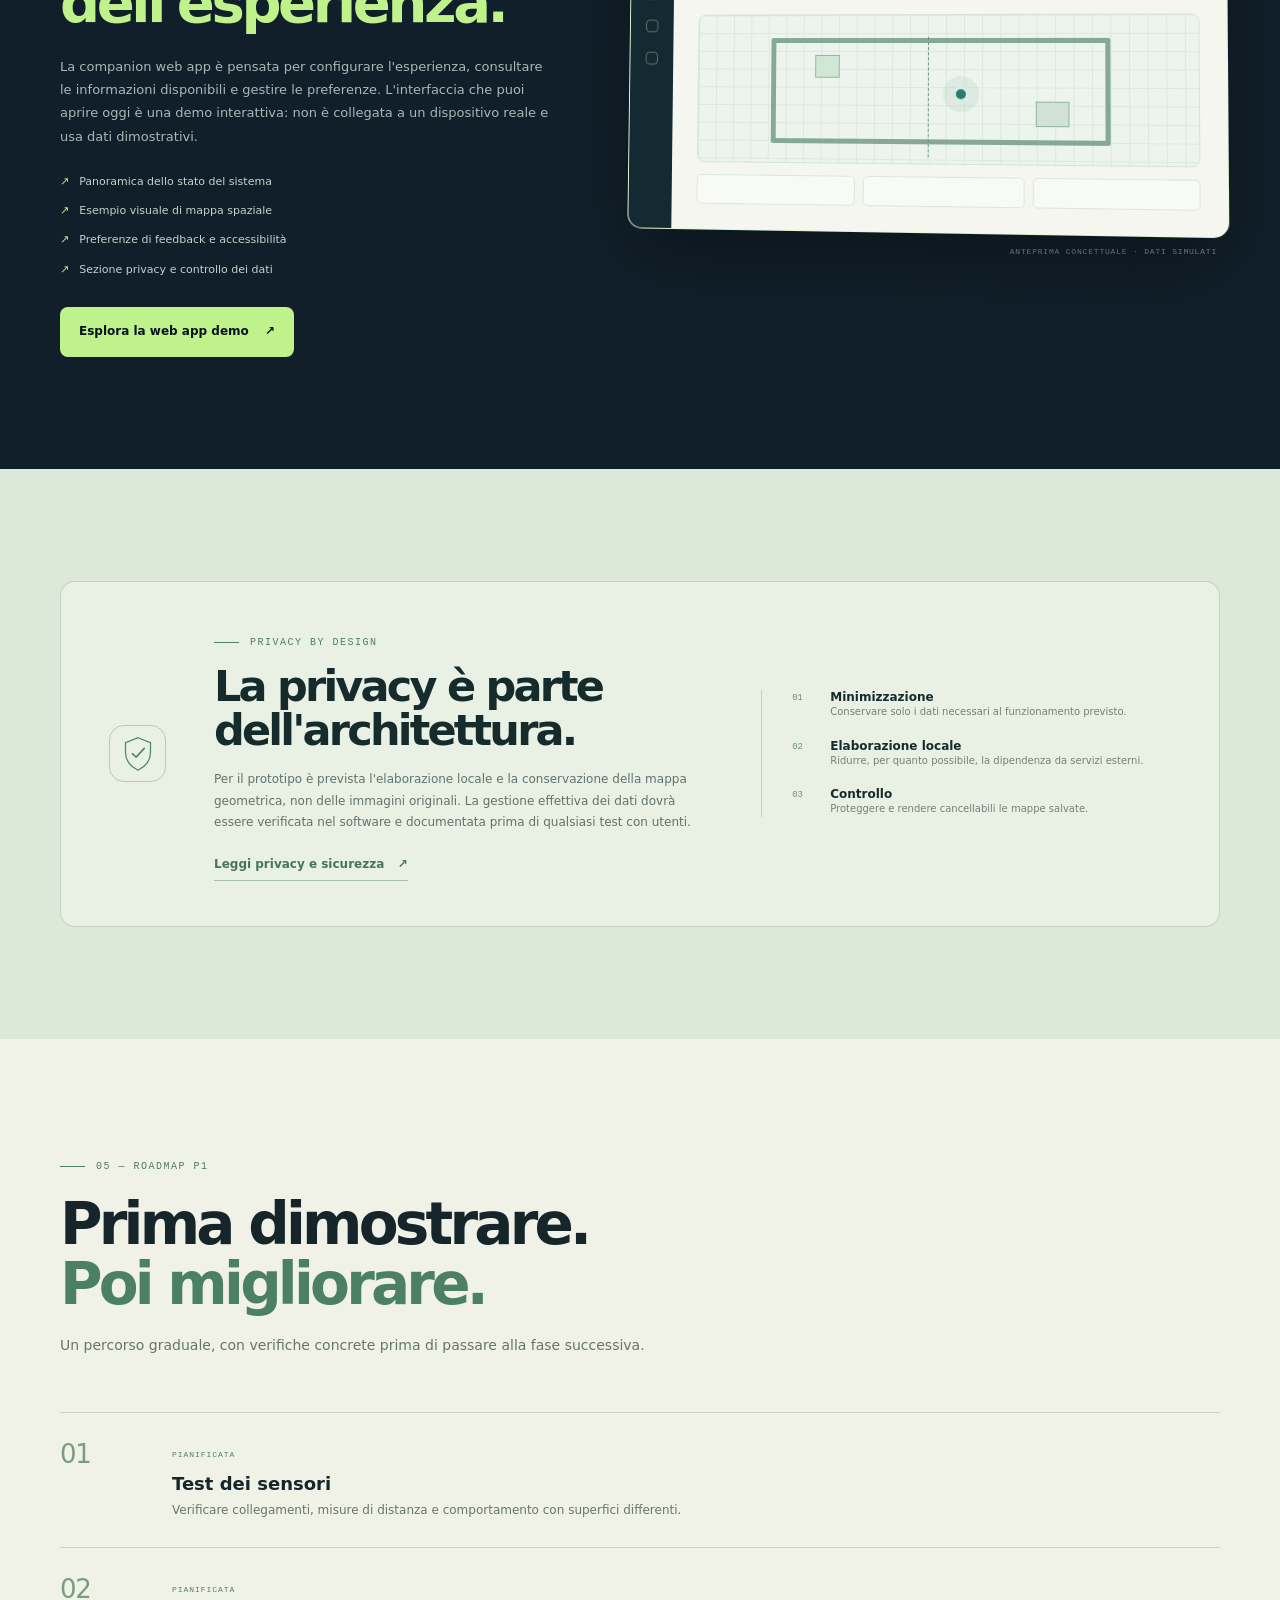
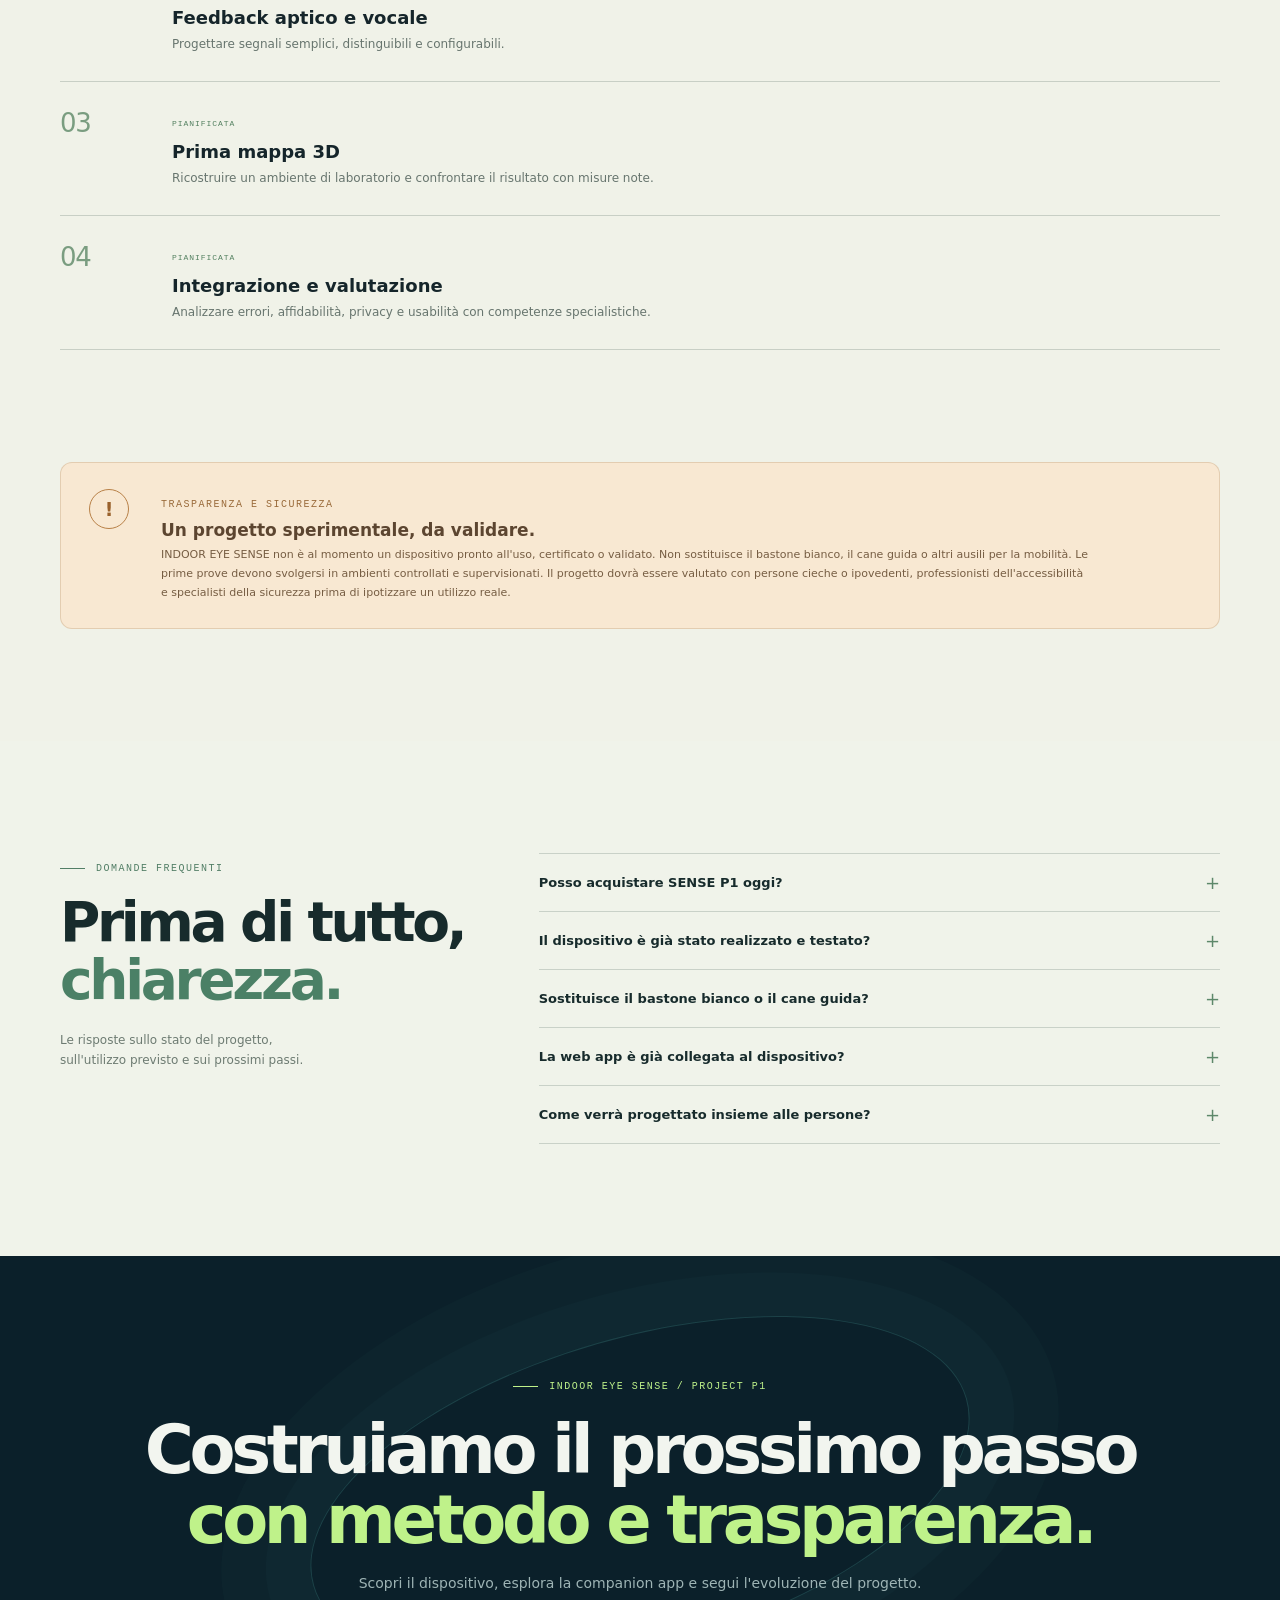
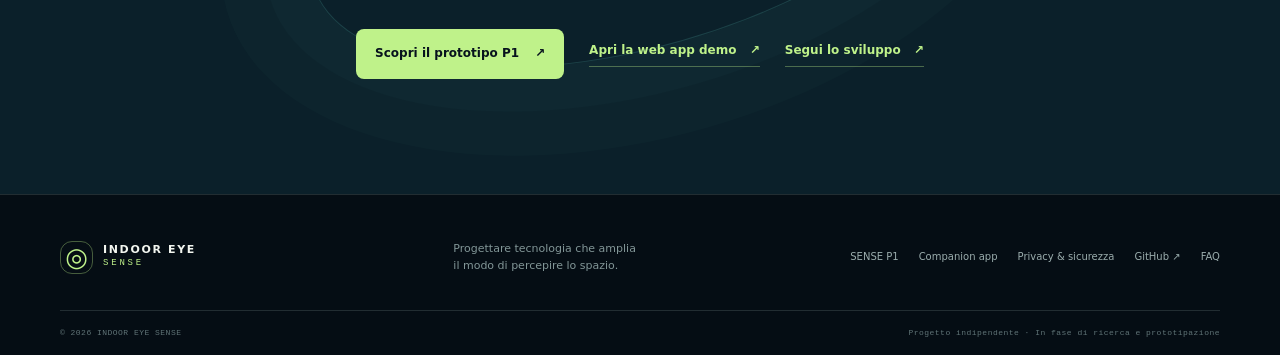
==== commit cc6715fc: "Improve site metadata and documentation" ====
--- a/index.html
+++ b/index.html
@@ -4,17 +4,17 @@
   <meta charset="utf-8">
   <meta name="viewport" content="width=device-width, initial-scale=1">
   <meta name="theme-color" content="#07121d">
-  <meta name="description" content="INDOOR EYE SENSE è un progetto di tecnologia assistiva indossabile: rilevamento degli ostacoli, feedback aptico e vocale e mappatura spaziale 3D, con privacy progettata fin dall'inizio.">
+  <meta name="description" content="INDOOR EYE SENSE: concept di tecnologia assistiva indossabile, companion web app e progetto hardware-software in sviluppo. Scopri SENSE P1, la visione e lo stato del prototipo.">
   <meta name="author" content="INDOOR EYE SENSE">
   <meta name="robots" content="index, follow">
   <link rel="canonical" href="https://youssef673.github.io/indoor-eye-sense/">
   <link rel="icon" type="image/svg+xml" href="assets/favicon.svg">
   <link rel="stylesheet" href="assets/css/site.css">
   <meta property="og:type" content="website">
-  <meta property="og:title" content="INDOOR EYE SENSE — Percepire lo spazio, a modo nuovo">
-  <meta property="og:description" content="Un progetto di tecnologia assistiva indossabile che esplora sensori, feedback aptico e mappatura spaziale 3D.">
+  <meta property="og:title" content="INDOOR EYE SENSE — Tecnologia per comprendere lo spazio">
+  <meta property="og:description" content="Scopri SENSE P1, il concept wearable, la companion app e la visione INDOOR EYE. Progetto in fase di ricerca e prototipazione.">
   <meta property="og:url" content="https://youssef673.github.io/indoor-eye-sense/">
-  <title>INDOOR EYE SENSE — Percepire lo spazio, a modo nuovo</title>
+  <title>INDOOR EYE SENSE — Wearable e companion app</title>
 </head>
 <body>
   <a class="skip-link" href="#contenuto">Vai al contenuto</a>
--- a/assets/css/site.css
+++ b/assets/css/site.css
@@ -256,3 +256,129 @@
 @media(prefers-reduced-motion:reduce){
   *,*::before,*::after{scroll-behavior:auto!important;animation-duration:.01ms!important;animation-iteration-count:1!important;transition-duration:.01ms!important}
 }
+
+/* Commercial experience and product pages */
+.company{background:#10232c;color:#eef4ef;overflow:hidden}
+.company-grid{display:grid;grid-template-columns:.72fr 1.28fr;align-items:center;gap:70px}
+.company-mark{position:relative;min-height:360px;display:grid;place-items:center;isolation:isolate}
+.company-mark:before,.company-mark:after{content:"";position:absolute;border:1px solid rgba(108,217,202,.25);border-radius:50%;width:260px;height:260px;transform:rotate(-25deg)}
+.company-mark:after{width:190px;height:310px;border-color:rgba(191,242,138,.2);transform:rotate(35deg)}
+.company-mark span{z-index:2;width:112px;height:112px;border:1px solid rgba(191,242,138,.55);border-radius:30px;display:grid;place-items:center;color:var(--mint);font:700 28px var(--mono);background:linear-gradient(145deg,#1f4146,#0b1c25);box-shadow:0 25px 70px #0005}
+.company-mark i{position:absolute;width:9px;height:9px;border-radius:50%;background:var(--mint);box-shadow:0 0 22px var(--mint)}
+.company-mark i:nth-of-type(1){top:20%;right:24%}.company-mark i:nth-of-type(2){bottom:20%;left:20%;width:6px;height:6px}.company-mark i:nth-of-type(3){bottom:27%;right:15%;background:var(--cyan)}
+.company-copy h2{font:600 clamp(36px,4.3vw,55px)/1.08 var(--display);letter-spacing:-.06em;margin:22px 0}
+.company-copy h2 em{color:var(--mint);font-style:normal}
+.company-copy>p:not(.eyebrow){max-width:680px;color:#aabbb9;font-size:14px;line-height:1.8}
+.company-values{display:grid;grid-template-columns:repeat(3,1fr);gap:13px;margin-top:37px;padding-top:22px;border-top:1px solid var(--line)}
+.company-values div{display:grid;gap:9px}.company-values b{font:9px var(--mono);letter-spacing:.06em;color:var(--mint)}.company-values span{font-size:10px;line-height:1.65;color:#91a6a5}
+.product-showcase{background:#e5eee6;color:#14282d}
+.product-showcase__grid{display:grid;grid-template-columns:1.05fr .95fr;align-items:center;gap:70px}
+.product-showcase .eyebrow,.product-showcase .eyebrow-line{color:#4e7b64;background:#4e7b64}.product-showcase .eyebrow{background:none}
+.product-showcase h2{font:600 clamp(39px,4.8vw,60px)/1.04 var(--display);letter-spacing:-.06em;margin:22px 0}
+.product-showcase h2 em{color:#4a8265;font-style:normal}
+.product-showcase .section-lead{color:#60736e;font-size:14px;line-height:1.8}
+.product-features{display:grid;gap:0;margin:28px 0 31px;border-top:1px solid rgba(24,58,48,.15)}
+.product-features>div{display:grid;grid-template-columns:37px 1fr;gap:10px;padding:14px 0;border-bottom:1px solid rgba(24,58,48,.15)}
+.product-features>div>span{font:10px var(--mono);color:#6a9274;padding-top:3px}
+.product-features b,.product-features small{display:block}.product-features b{font:700 13px var(--display)}.product-features small{font-size:10px;color:#6a7b74;line-height:1.6;margin-top:3px}
+.product-status-card{border:1px solid rgba(28,68,57,.2);border-radius:18px;background:#f5f7ee;overflow:hidden;box-shadow:0 25px 60px rgba(35,71,56,.12)}
+.product-status-card__head{display:flex;justify-content:space-between;align-items:center;padding:17px 20px;border-bottom:1px solid rgba(28,68,57,.13);font:9px var(--mono);letter-spacing:.12em;color:#678274}
+.status-pill{font:8px var(--mono);letter-spacing:.07em;border:1px solid #9ab89c;border-radius:30px;padding:5px 9px;color:#4c7758;background:#e9f2e3}
+.product-status-card__visual{height:245px;position:relative;display:grid;place-items:center;background:radial-gradient(ellipse at 50% 52%,rgba(89,147,121,.2),transparent 64%),#eaf1e8;overflow:hidden}
+.mini-orbit{position:absolute;width:260px;height:145px;border:1px solid rgba(81,139,119,.26);border-radius:50%;transform:rotate(-25deg)}.mini-orbit--b{width:200px;height:270px;transform:rotate(35deg);border-color:rgba(95,145,88,.22)}
+.mini-device{position:relative;z-index:2;width:105px;height:150px;border:1px solid #74978a;border-radius:24px 24px 19px 19px;background:linear-gradient(145deg,#52766f,#203d42 58%,#14282e);box-shadow:inset 4px 4px 12px #ffffff22,0 22px 36px #193b343d;display:flex;align-items:center;flex-direction:column;color:#d3edce;transform:rotate(-7deg)}
+.mini-device>i{width:32px;height:32px;margin-top:22px;border:4px solid #8eb2a0;border-radius:50%;background:radial-gradient(circle at 35% 35%,#e6f4ce,#5eaaa0 45%,#112d36 70%);box-shadow:0 0 0 5px #132e2d50}
+.mini-device>b{font:800 11px var(--mono);letter-spacing:.15em;margin-top:16px}.mini-device>span{font:6px var(--mono);letter-spacing:.08em;margin-top:5px;color:#abc4b3}
+.product-status-card__body{padding:22px}.product-status-card__body>small{font:8px var(--mono);letter-spacing:.13em;color:#72907c}.product-status-card__body h3{font:700 18px var(--display);margin:8px 0}.product-status-card__body p{font-size:11px;line-height:1.7;color:#687971;margin:0 0 12px}.product-status-card__body .inline-link{color:#42775b;border-color:#b8cbb8}
+.platform{background:#101f2a;color:#eef4ef;overflow:hidden}
+.platform-grid{display:grid;grid-template-columns:.9fr 1.1fr;align-items:center;gap:70px}
+.platform h2{font:600 clamp(37px,4.4vw,56px)/1.05 var(--display);letter-spacing:-.06em;margin:22px 0}
+.platform h2 em{color:var(--mint);font-style:normal}
+.platform-copy>p:not(.eyebrow){color:#a8b9b7;font-size:13px;line-height:1.8}
+.platform-list{list-style:none;margin:25px 0 28px;padding:0;display:grid;gap:11px}
+.platform-list li{display:flex;gap:10px;color:#c4d2cc;font-size:11px}.platform-list span{color:var(--mint)}
+.platform-preview{min-width:0}
+.platform-window{border:1px solid rgba(191,242,138,.27);border-radius:15px;overflow:hidden;background:#f4f6ef;box-shadow:0 28px 80px #0005;transform:perspective(1000px) rotateY(-5deg) rotateX(2deg)}
+.platform-window__bar{height:34px;background:#e9eee7;display:flex;align-items:center;gap:5px;padding:0 12px;border-bottom:1px solid #dce5dd}
+.platform-window__bar>span{width:6px;height:6px;border-radius:50%;background:#9bb4a4}.platform-window__bar b{margin-left:10px;font:8px var(--mono);letter-spacing:.1em;color:#61766e}.platform-window__bar small{margin-left:auto;font:7px var(--mono);color:#49745c}
+.platform-window__content{display:grid;grid-template-columns:45px 1fr;min-height:330px}
+.platform-window__side{background:#142a32;display:flex;align-items:center;flex-direction:column;gap:20px;padding-top:19px}
+.platform-window__side b{font:9px var(--mono);color:var(--mint);border:1px solid #537e6b;border-radius:7px;padding:6px}
+.platform-window__side i{width:13px;height:13px;border:1px solid #7c9b8a;border-radius:4px;opacity:.65}
+.platform-window__main{padding:25px 26px;color:#1b3534}
+.platform-window__main>small{display:block;font:7px var(--mono);letter-spacing:.12em;color:#688379}
+.platform-window__main>strong{display:block;margin:12px 0 17px;font:700 clamp(19px,2.3vw,28px)/1.1 var(--display);letter-spacing:-.04em}
+.preview-map{height:150px;border:1px solid #d6e3d9;border-radius:8px;background-color:#edf4ed;background-image:linear-gradient(#dce9df 1px,transparent 1px),linear-gradient(90deg,#dce9df 1px,transparent 1px);background-size:18px 18px;position:relative;overflow:hidden}
+.preview-map:before{content:"";position:absolute;left:15%;top:16%;width:66%;height:65%;border:5px solid #86a995;border-radius:2px}
+.preview-map:after{content:"";position:absolute;left:52%;top:48%;width:10px;height:10px;background:#267e70;border:3px solid #d6eee2;border-radius:50%;box-shadow:0 0 0 10px #5f9e831c}
+.preview-map span{position:absolute;left:24%;top:27%;width:25px;height:23px;background:#d1e7d6;border:1px solid #92b59c}
+.preview-map i{position:absolute;right:25%;bottom:25%;width:33px;height:25px;background:#d2e2d7;border:1px solid #92b59c}.preview-map b{position:absolute;left:47%;top:15%;height:120px;border-left:1px dashed #67947a}
+.preview-cards{display:grid;grid-template-columns:repeat(3,1fr);gap:8px;margin-top:12px}.preview-cards i{height:30px;border:1px solid #dce7dd;border-radius:5px;background:#f8faf5}
+.platform-caption{text-align:right;font:8px var(--mono);letter-spacing:.1em;color:#78918d;margin:15px 3px 0}
+.faq{background:#f0f3ea;color:#172b2c}
+.faq-grid{display:grid;grid-template-columns:.75fr 1.25fr;gap:70px}
+.faq .eyebrow,.faq .eyebrow-line{color:#527e66;background:#527e66}.faq .eyebrow{background:none}
+.faq h2{font:600 clamp(38px,4.4vw,55px)/1.05 var(--display);letter-spacing:-.06em;margin:20px 0}.faq h2 em{color:#4b8066;font-style:normal}
+.faq-grid>div:first-child>p:last-child{font-size:12px;line-height:1.7;color:#6d7b72;max-width:270px}
+.faq-list{border-top:1px solid rgba(23,57,47,.18)}
+.faq-list details{border-bottom:1px solid rgba(23,57,47,.18);padding:0}
+.faq-list summary{list-style:none;cursor:pointer;display:flex;justify-content:space-between;align-items:center;gap:20px;padding:18px 0;font:700 13px var(--display)}
+.faq-list summary::-webkit-details-marker{display:none}.faq-list summary span{color:#5d886a;font:18px var(--sans);transition:transform .2s}
+.faq-list details[open] summary span{transform:rotate(45deg)}
+.faq-list details p{font-size:11px;color:#66766e;line-height:1.75;max-width:650px;margin:0;padding:0 30px 18px 0}
+.product-nav{display:flex;align-items:center;gap:24px;font-size:11px;color:#b8c8c3}.product-nav a:hover{color:var(--mint)}
+.product-hero{position:relative;overflow:hidden;background:radial-gradient(ellipse at 76% 42%,rgba(47,103,90,.25),transparent 42%),linear-gradient(120deg,#071521,#0d242d);padding:85px 0 65px}
+.product-hero__grid{display:grid;grid-template-columns:1.05fr .95fr;align-items:center;gap:40px;min-height:510px}
+.product-kicker{font:10px var(--mono);letter-spacing:.2em;color:#97b6aa;margin:32px 0 10px}
+.product-kicker span{color:var(--mint);padding:0 7px}
+.product-hero h1{font:600 clamp(45px,5.6vw,71px)/1.02 var(--display);letter-spacing:-.07em;margin:0 0 22px}
+.product-hero h1 em{color:var(--mint);font-style:normal}
+.product-hero__lead{max-width:550px;color:#b4c5c0;font-size:15px;line-height:1.8}
+.product-disclosure{display:flex;align-items:center;gap:10px;margin-top:38px;color:#9ab1a9;font:8px var(--mono);letter-spacing:.1em}
+.product-disclosure .status-dot{background:#d8b276;box-shadow:none}
+.product-render{height:430px;position:relative;display:grid;place-items:center}
+.product-render__ring{position:absolute;width:370px;height:220px;border:1px solid rgba(108,217,202,.25);border-radius:50%;transform:rotate(-26deg)}
+.product-render__ring--two{width:300px;height:380px;transform:rotate(39deg);border-color:rgba(191,242,138,.19)}
+.product-render__device{position:relative;z-index:2;width:174px;height:260px;border:1px solid #7daca1;border-radius:37px 37px 28px 28px;background:linear-gradient(145deg,#31525a,#152f39 47%,#091721);box-shadow:inset 8px 8px 20px #ffffff12,inset -10px -10px 25px #0008,0 35px 80px #0009,0 0 60px #68d9ca17;display:flex;align-items:center;flex-direction:column;transform:rotate(-8deg)}
+.product-render__cap{position:absolute;top:-5px;width:80px;height:10px;border:1px solid #a4c8b7;border-radius:8px;background:#749a8f}
+.product-render__lens{width:57px;height:57px;margin-top:42px;border:5px solid #789c90;border-radius:50%;background:radial-gradient(circle at 33% 32%,#e8f7d0,#79d4bc 15%,#275d66 41%,#071923 72%);box-shadow:0 0 0 7px #081823a6,0 0 25px #72d7c65c}
+.product-render__sensor{position:absolute;top:119px;width:11px;height:11px;border:2px solid var(--mint);border-radius:50%;box-shadow:0 0 12px #bff28a55}.product-render__sensor--a{left:29px}.product-render__sensor--b{right:29px}
+.product-render__device>b{margin-top:42px;color:#d9f3d8;font:800 15px var(--mono);letter-spacing:.15em}.product-render__device>small{margin-top:6px;color:#8eaaa1;font:7px var(--mono);letter-spacing:.12em}.product-render__port{position:absolute;bottom:17px;width:30px;height:5px;border-radius:5px;background:#050c11;border:1px solid #48656a}
+.product-render__label{position:absolute;color:#a9c1b6;font:8px var(--mono);letter-spacing:.12em}.product-render__label--a{top:13%;left:6%}.product-render__label--b{bottom:17%;left:0}.product-render__label--c{bottom:5%;right:5%;color:#698580}
+.product-value{background:#e7eee6;color:#15292d}
+.product-value .eyebrow,.product-value .eyebrow-line,.product-architecture .eyebrow,.product-architecture .eyebrow-line,.availability .eyebrow,.availability .eyebrow-line{color:#4e7d60;background:#4e7d60}.product-value .eyebrow,.product-architecture .eyebrow,.availability .eyebrow{background:none}
+.product-value h2,.product-architecture h2,.availability h2{font:600 clamp(36px,4.5vw,58px)/1.06 var(--display);letter-spacing:-.06em;margin:22px 0}
+.product-value h2 em,.product-architecture h2 em,.availability h2 em{color:#4b8063;font-style:normal}
+.value-grid{display:grid;grid-template-columns:repeat(3,1fr);gap:1px;margin-top:48px;background:#d0ddd2;border:1px solid #d0ddd2}
+.value-grid article{background:#f0f4ec;padding:26px 24px;min-height:205px}.value-grid article>span{font:8px var(--mono);letter-spacing:.12em;color:#6e9678}.value-grid h3{font:700 18px var(--display);margin:22px 0 8px}.value-grid p{font-size:11px;line-height:1.7;color:#6c7b72;margin:0}
+.product-architecture{background:#f4f5ed;color:#172b2d}
+.product-architecture .section-lead{color:#66766e}
+.architecture-list{border-top:1px solid #d6e0d8;margin-top:40px}
+.architecture-list article{display:grid;grid-template-columns:52px 1fr auto;gap:17px;align-items:center;padding:22px 0;border-bottom:1px solid #d6e0d8}
+.architecture-list__index{font:12px var(--mono);color:#6b9276}.architecture-list h3{font:700 15px var(--display);margin:0 0 5px}.architecture-list p{font-size:11px;color:#6c7b72;margin:0;line-height:1.65;max-width:700px}
+.architecture-list__tag{font:8px var(--mono);letter-spacing:.08em;color:#64806b;border:1px solid #c5d5c6;padding:6px 9px;border-radius:30px}
+.product-platform{background:#11232c;color:#eef4ef}
+.product-platform__grid{display:grid;grid-template-columns:1fr 1fr;gap:65px;align-items:center}
+.product-platform h2{font:600 clamp(37px,4.4vw,55px)/1.06 var(--display);letter-spacing:-.06em;margin:22px 0}.product-platform h2 em{color:var(--mint);font-style:normal}
+.product-platform__grid>div:first-child>p:not(.eyebrow){font-size:13px;line-height:1.8;color:#a8bab7;margin-bottom:26px}
+.product-platform__card{padding:34px;border:1px solid #42665e;border-radius:15px;background:linear-gradient(145deg,#1a3940,#10212a);min-height:260px;display:flex;flex-direction:column;justify-content:center;gap:18px;box-shadow:0 25px 70px #0004}
+.product-platform__card>span,.product-platform__card>small{font:8px var(--mono);letter-spacing:.14em;color:#9fc2ae}
+.product-platform__card>strong{font:700 26px/1.2 var(--display);letter-spacing:-.04em;color:#ecf4ea}
+.product-platform__bars{display:flex;align-items:flex-end;gap:8px;height:42px}.product-platform__bars i{width:15px;height:var(--h,20px);border-radius:5px;background:#9dcfa7;opacity:.75}.product-platform__bars i:nth-child(2n){height:28px;opacity:.45}.product-platform__bars i:nth-child(3n){height:14px}
+.availability{background:#e6eee6;color:#182e30}
+.availability__grid{display:grid;grid-template-columns:1fr .85fr;gap:70px;align-items:center}
+.availability__grid>div:first-child>p:not(.eyebrow){font-size:13px;color:#687971;line-height:1.8;max-width:540px}
+.availability-card{background:#f5f7ef;border:1px solid #ceddce;border-radius:15px;padding:26px;box-shadow:0 20px 55px #29463812}
+.availability-card__top{display:flex;justify-content:space-between;align-items:center;font:8px var(--mono);letter-spacing:.14em;color:#71877b}
+.availability-card h3{font:700 22px var(--display);margin:24px 0 8px}.availability-card>p{font-size:11px;line-height:1.7;color:#708078}
+.availability-card__facts{border-top:1px solid #dce5d9;border-bottom:1px solid #dce5d9;margin:20px 0;padding:12px 0;display:grid;gap:10px}
+.availability-card__facts div{display:flex;justify-content:space-between;gap:12px;font-size:10px}.availability-card__facts span{color:#819087}.availability-card__facts b{font-weight:700;color:#3d5c4b}
+.availability-card>.button{width:100%}.availability-card>small{display:block;margin-top:12px;font-size:9px;color:#869289;line-height:1.6}
+.product-safety{background:#f4eadb;color:#5a4631;padding-top:0}
+.product-safety__inner{display:grid;grid-template-columns:48px 1fr;gap:18px;padding:25px 28px;border:1px solid #e6d3b7;border-radius:12px;background:#fbf2e5}
+.product-safety__icon{width:38px;height:38px;border:1px solid #c79b68;border-radius:50%;display:grid;place-items:center;color:#a16d38;font-weight:800}
+.product-safety h2{font-size:17px;margin:5px 0}.product-safety p:last-child{font-size:11px;line-height:1.7;color:#806a4e;margin:0;max-width:900px}
+@media(max-width:950px){.company-grid,.product-showcase__grid,.platform-grid,.faq-grid,.product-hero__grid,.product-platform__grid,.availability__grid{gap:38px}.company-grid{grid-template-columns:.55fr 1fr}.company-values{grid-template-columns:1fr;gap:14px}.company-values div{grid-template-columns:150px 1fr;align-items:start}.product-showcase__grid{grid-template-columns:1fr 1fr}.product-hero__grid{grid-template-columns:1fr .85fr}.product-render__ring{width:300px}.product-nav{gap:14px}}
+@media(max-width:760px){.company-grid,.product-showcase__grid,.platform-grid,.faq-grid,.product-hero__grid,.product-platform__grid,.availability__grid{grid-template-columns:1fr}.company-mark{min-height:230px}.company-mark:before{width:210px;height:210px}.company-mark:after{height:230px;width:150px}.company-values div{grid-template-columns:1fr;gap:5px}.product-status-card{max-width:520px;width:100%;margin:auto}.platform-preview{margin-top:15px}.platform-window{transform:none}.faq-grid{gap:32px}.product-nav a:not(.nav-cta){display:none}.product-nav{gap:0}.product-hero{padding:60px 0 38px}.product-render{height:340px}.product-render__ring{width:300px;height:180px}.product-render__ring--two{height:270px}.product-hero h1{font-size:clamp(43px,11vw,62px)}.value-grid{grid-template-columns:1fr}.value-grid article{min-height:unset}.architecture-list article{grid-template-columns:34px 1fr;gap:10px}.architecture-list__tag{grid-column:2;justify-self:start}.product-safety__inner{grid-template-columns:1fr;padding:20px}.availability-card{padding:21px}}
+@media(max-width:480px){.company-mark{min-height:190px}.product-render{height:300px}.product-render__device{transform:scale(.85) rotate(-8deg)}.product-render__ring{width:250px;height:150px}.product-render__ring--two{height:235px;width:190px}.product-render__label{font-size:7px}.product-render__label--a{left:0}.product-render__label--b{left:0;bottom:12%}.product-render__label--c{right:0}.platform-window__content{min-height:265px}.platform-window__main{padding:18px}.preview-map{height:120px}.product-platform__card{padding:25px}.availability-card{padding:18px}}
+@media(prefers-reduced-motion:reduce){.platform-window,.mini-device{transform:none!important}}
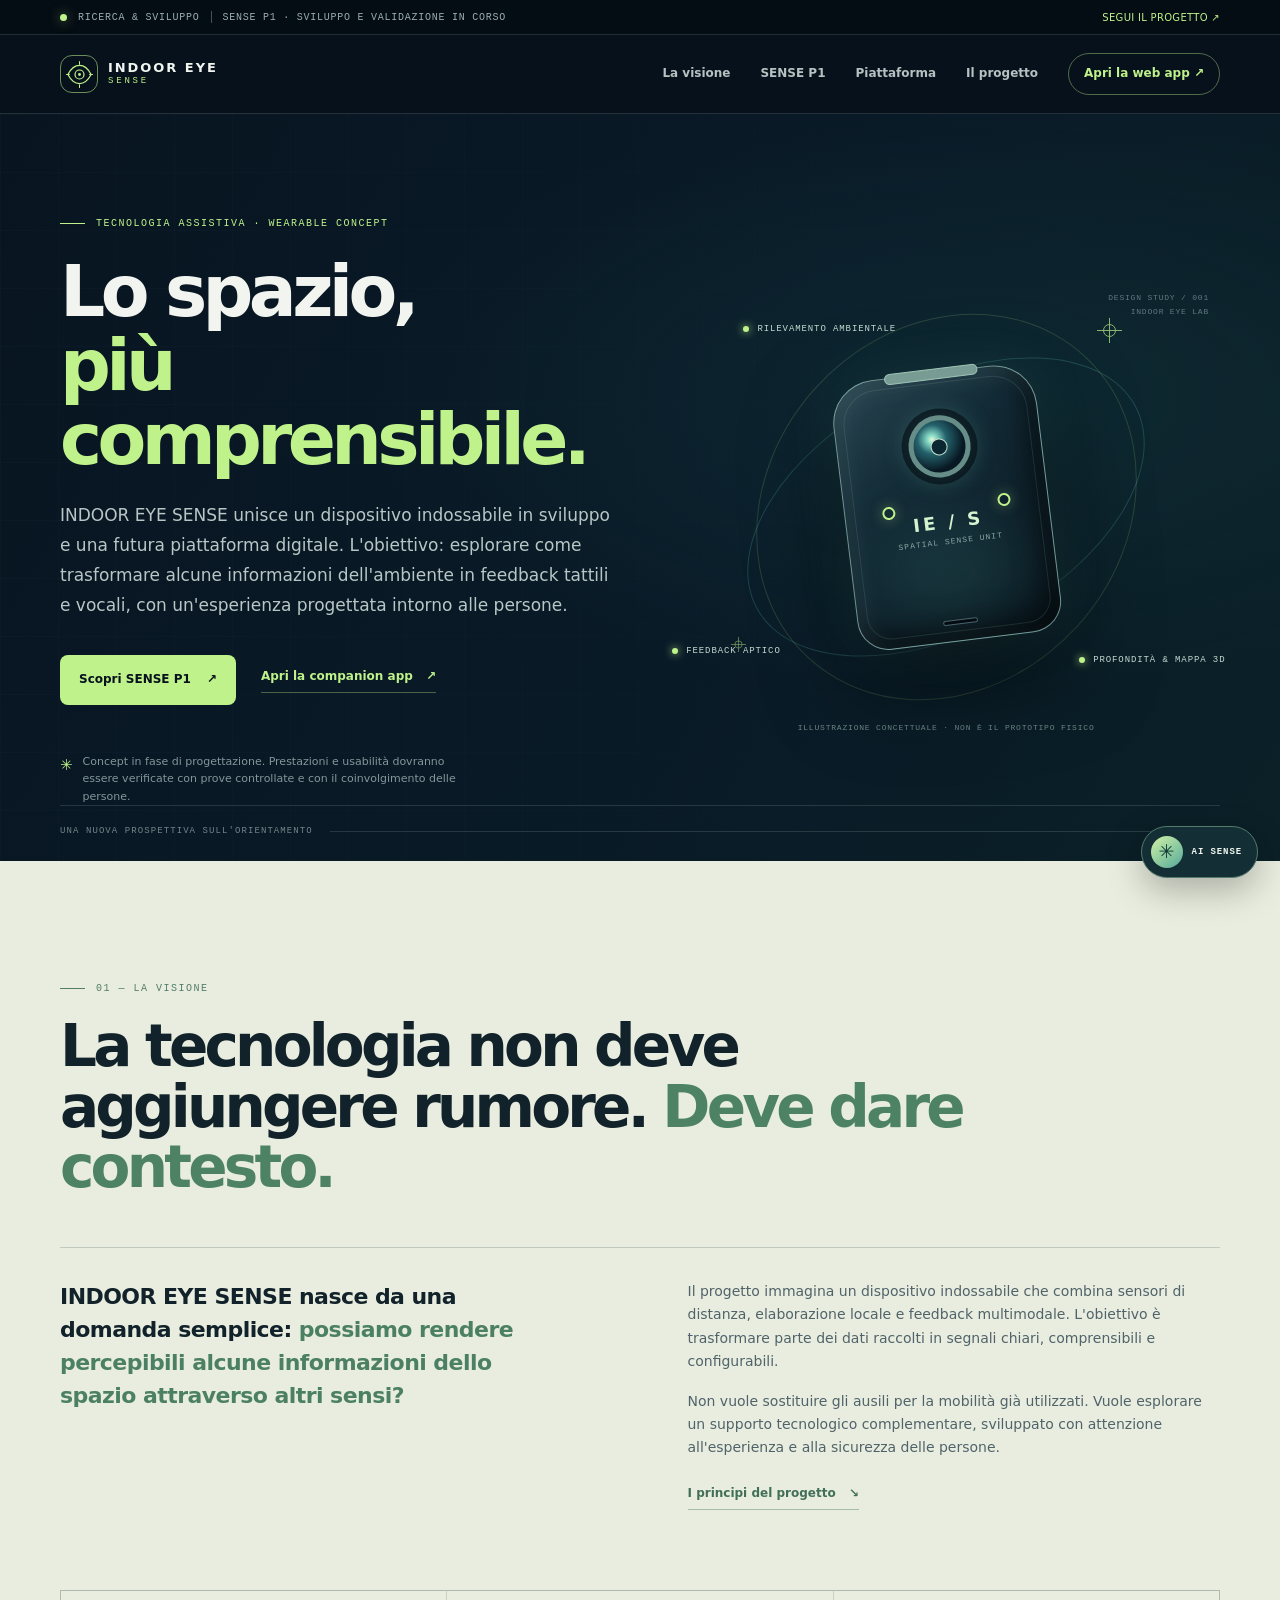
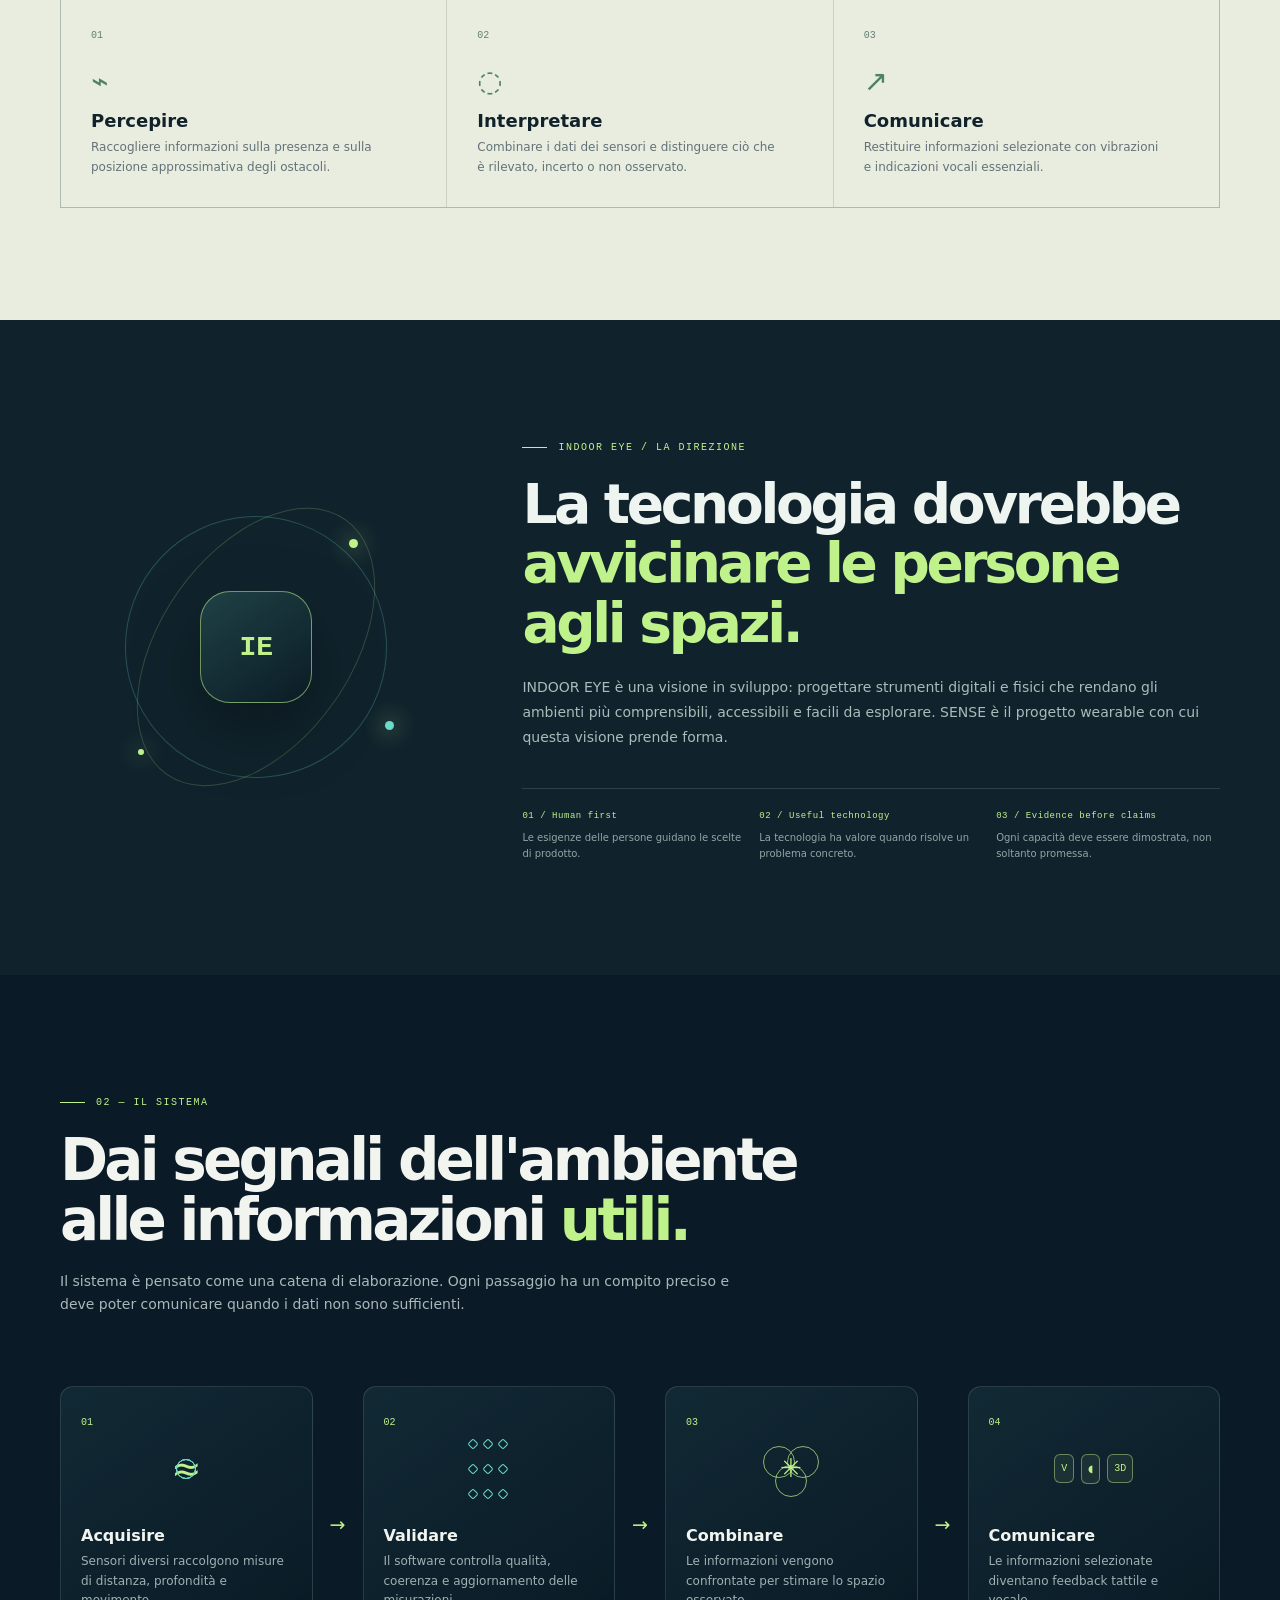
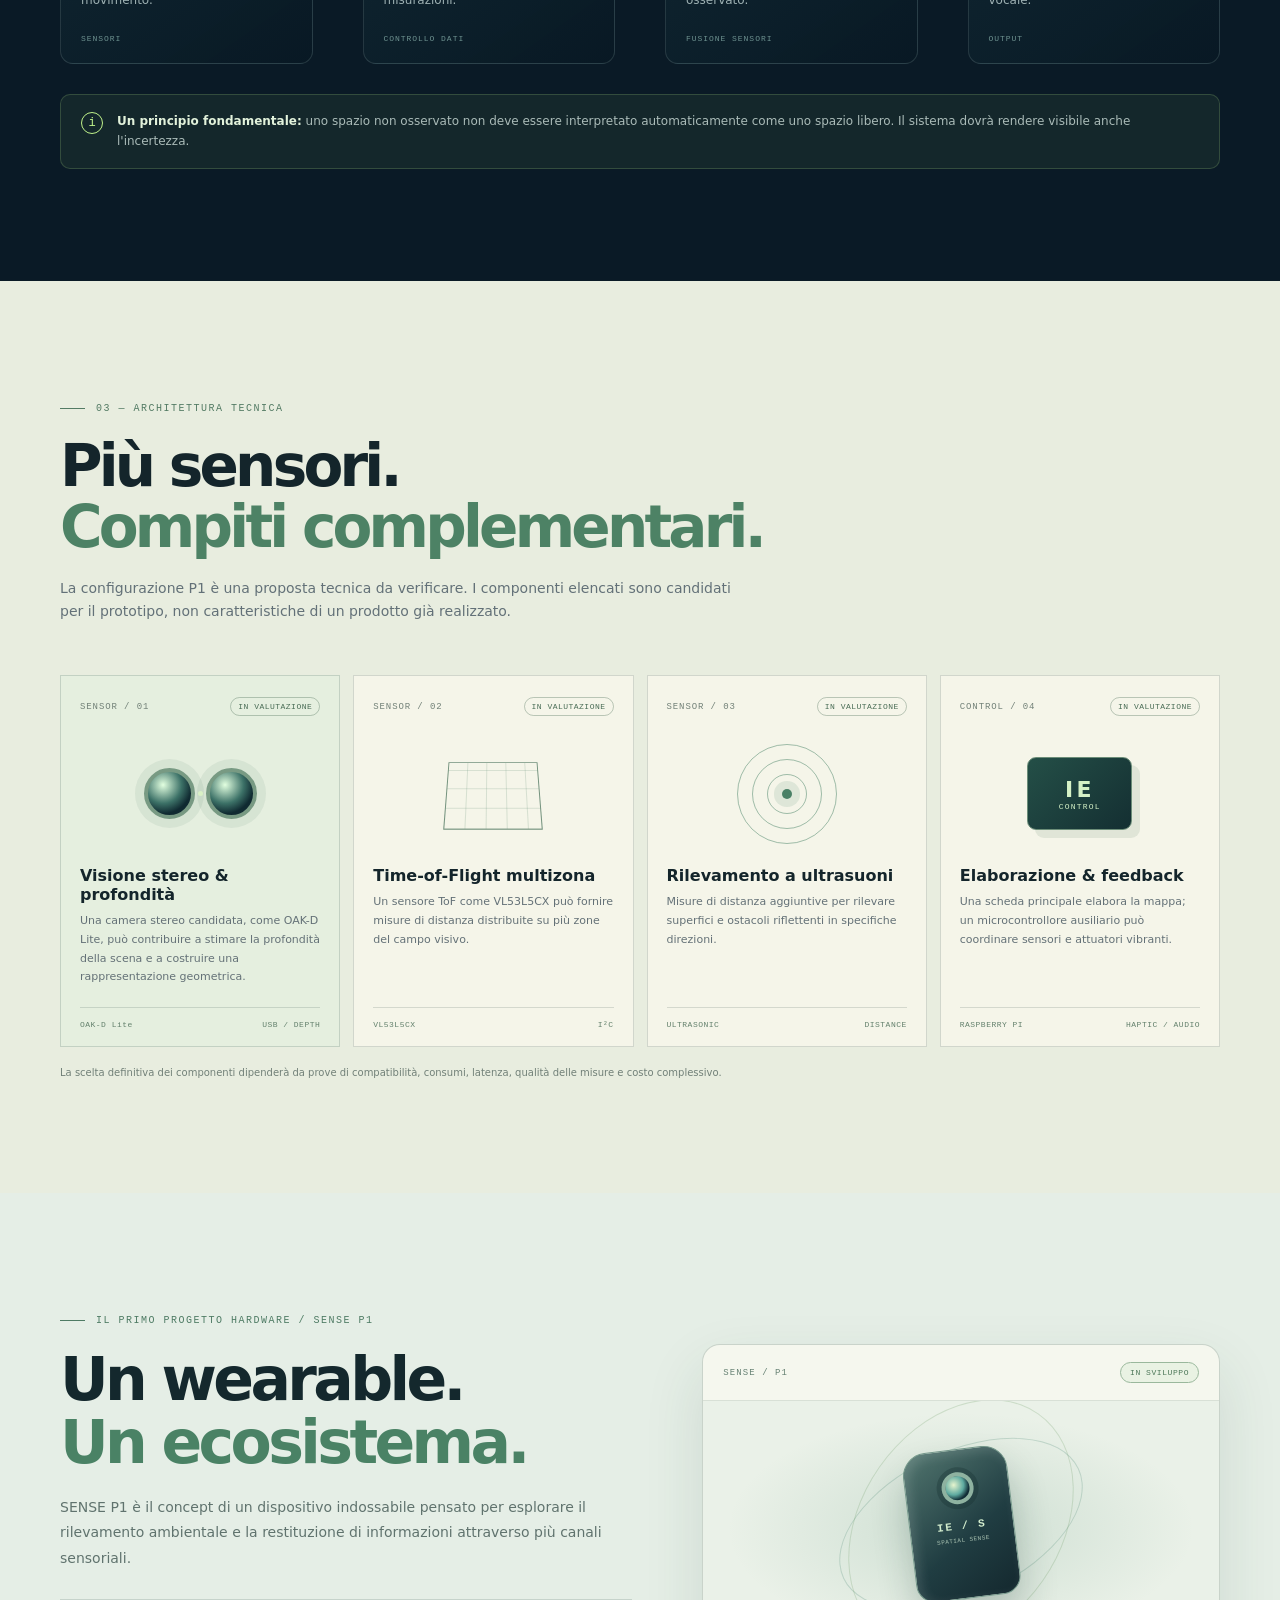
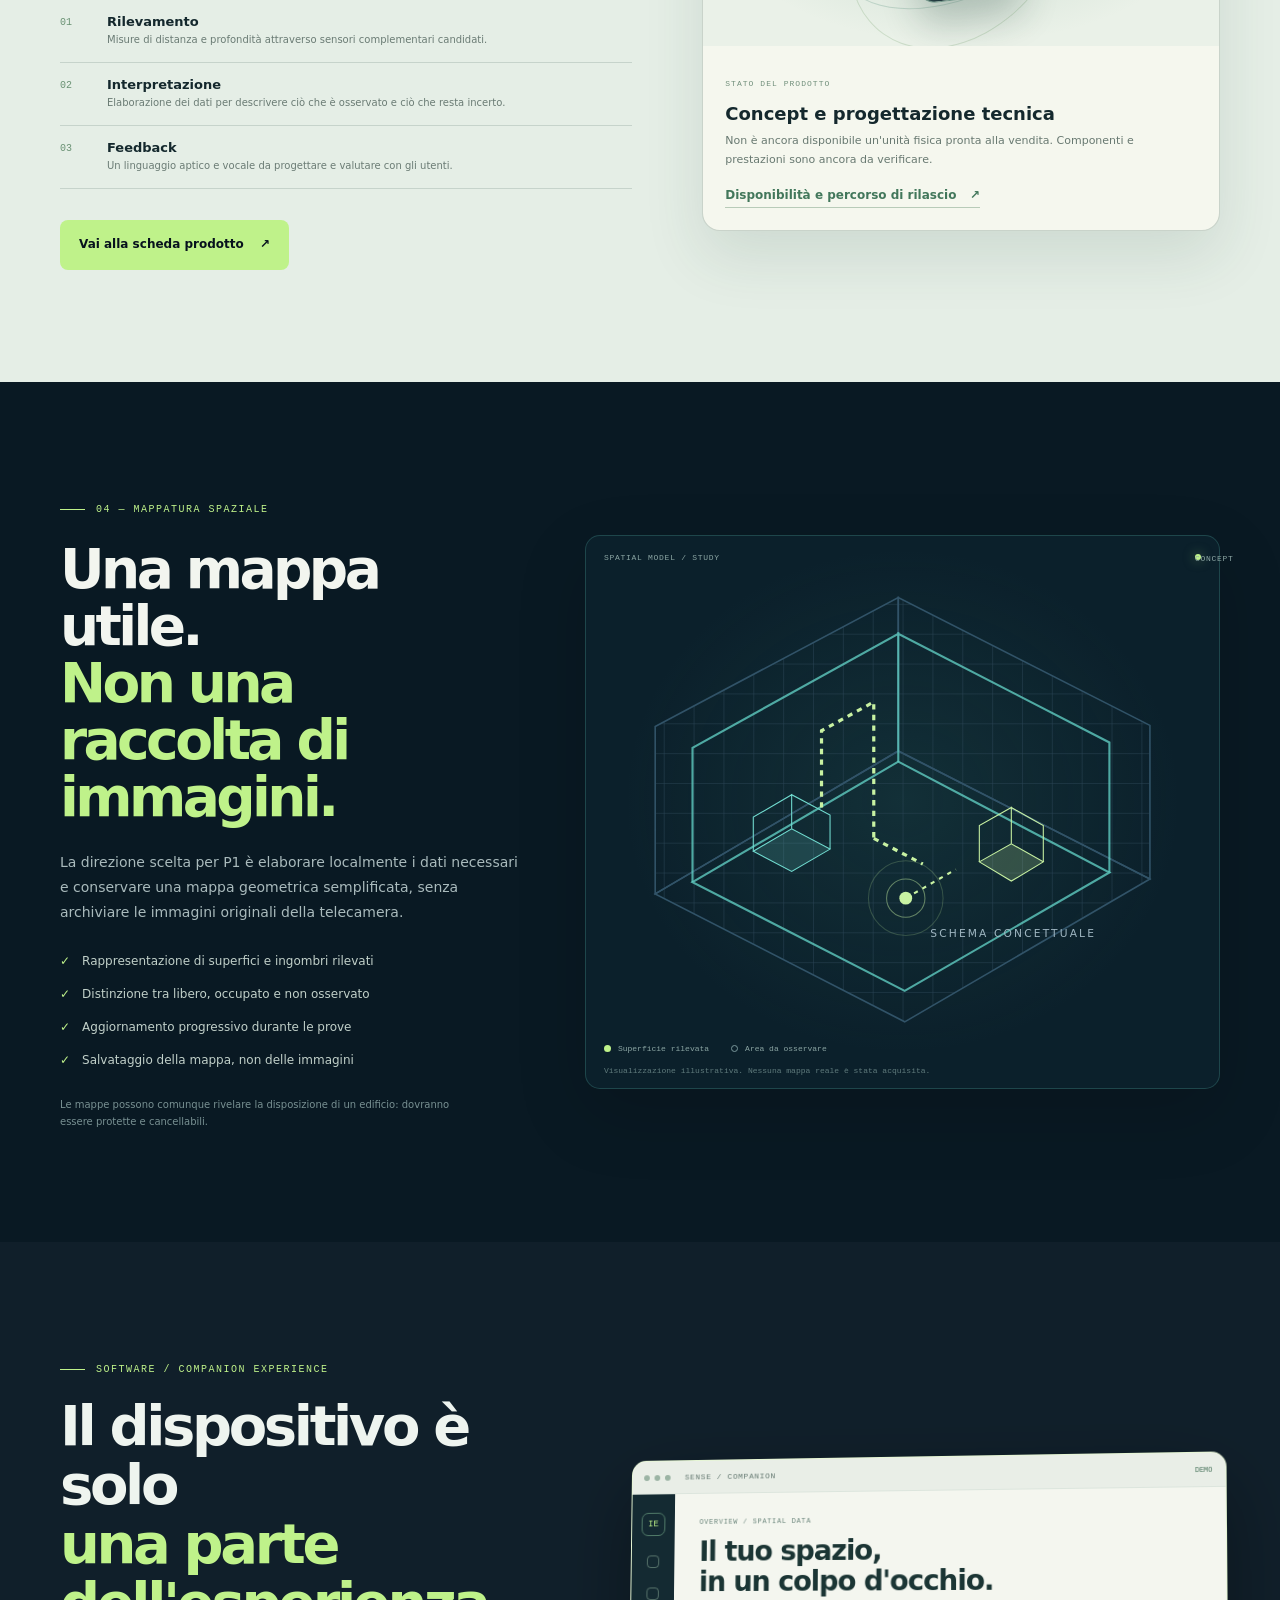
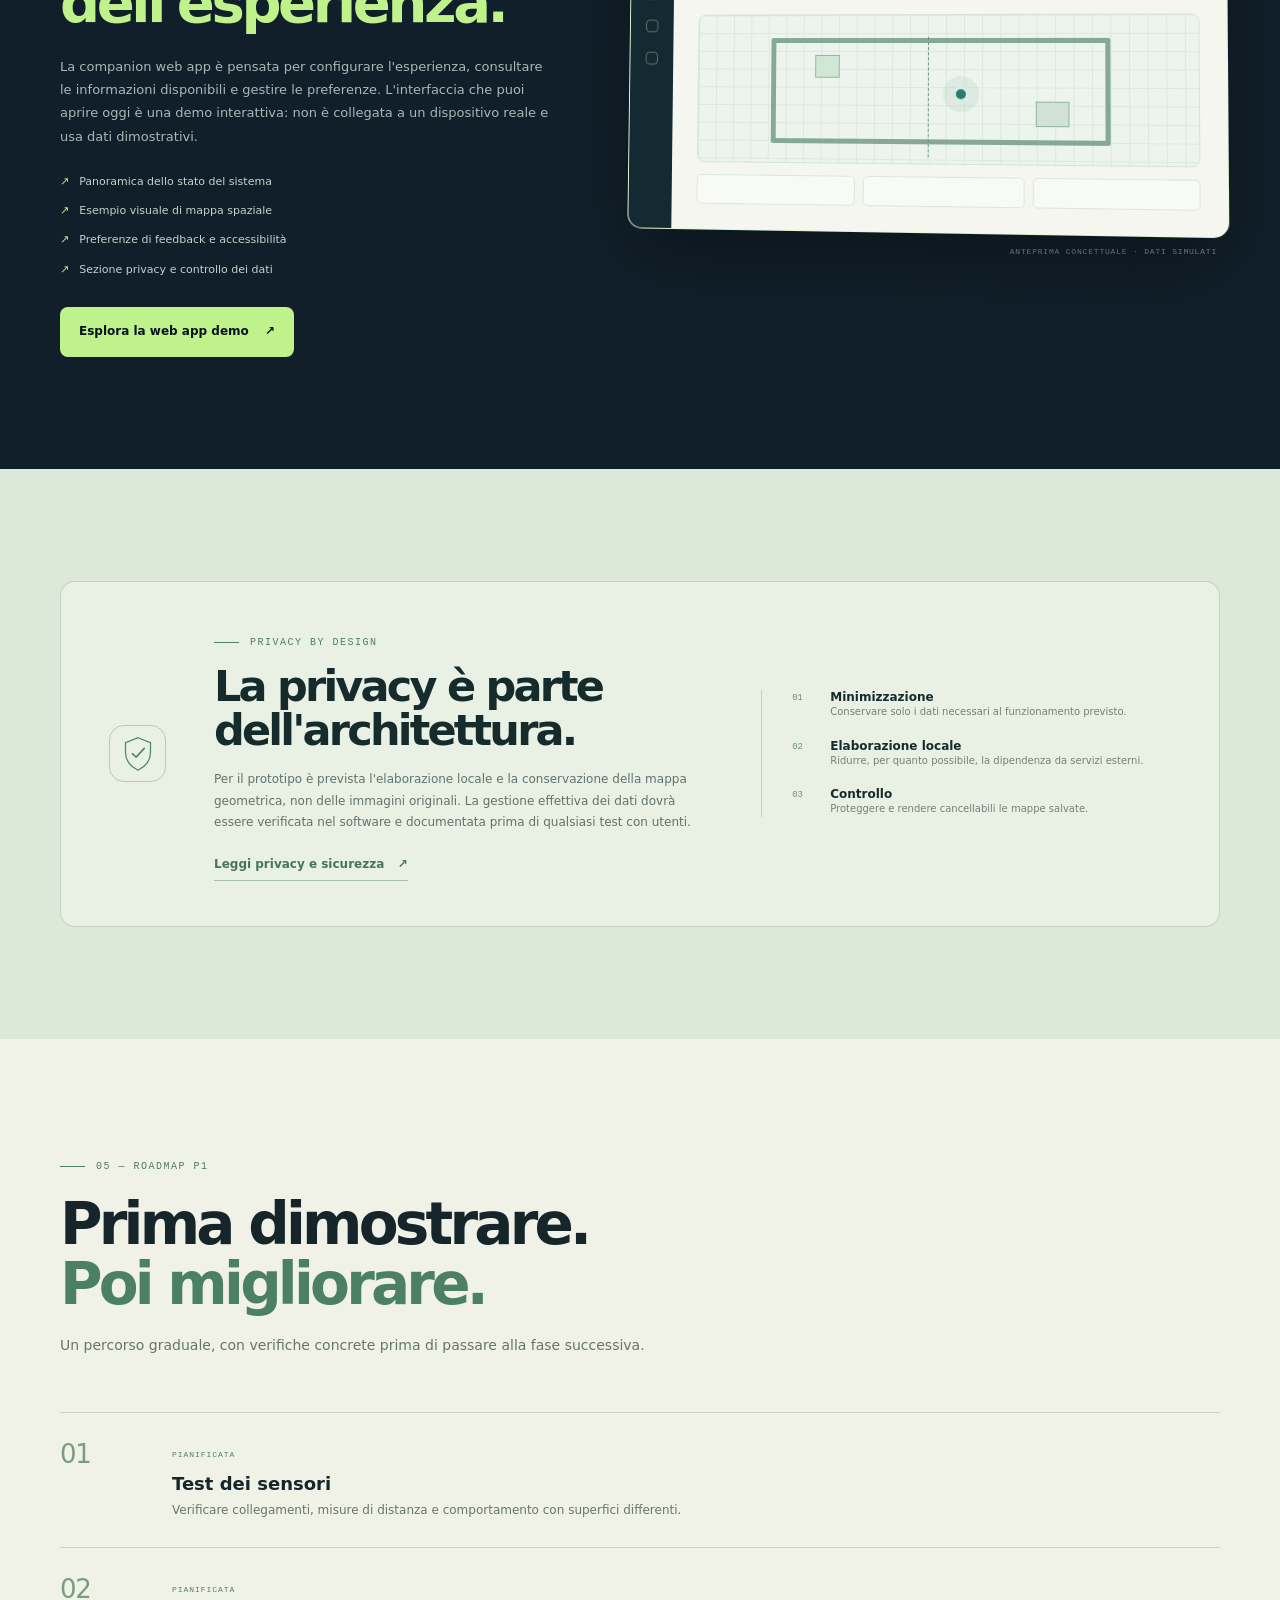
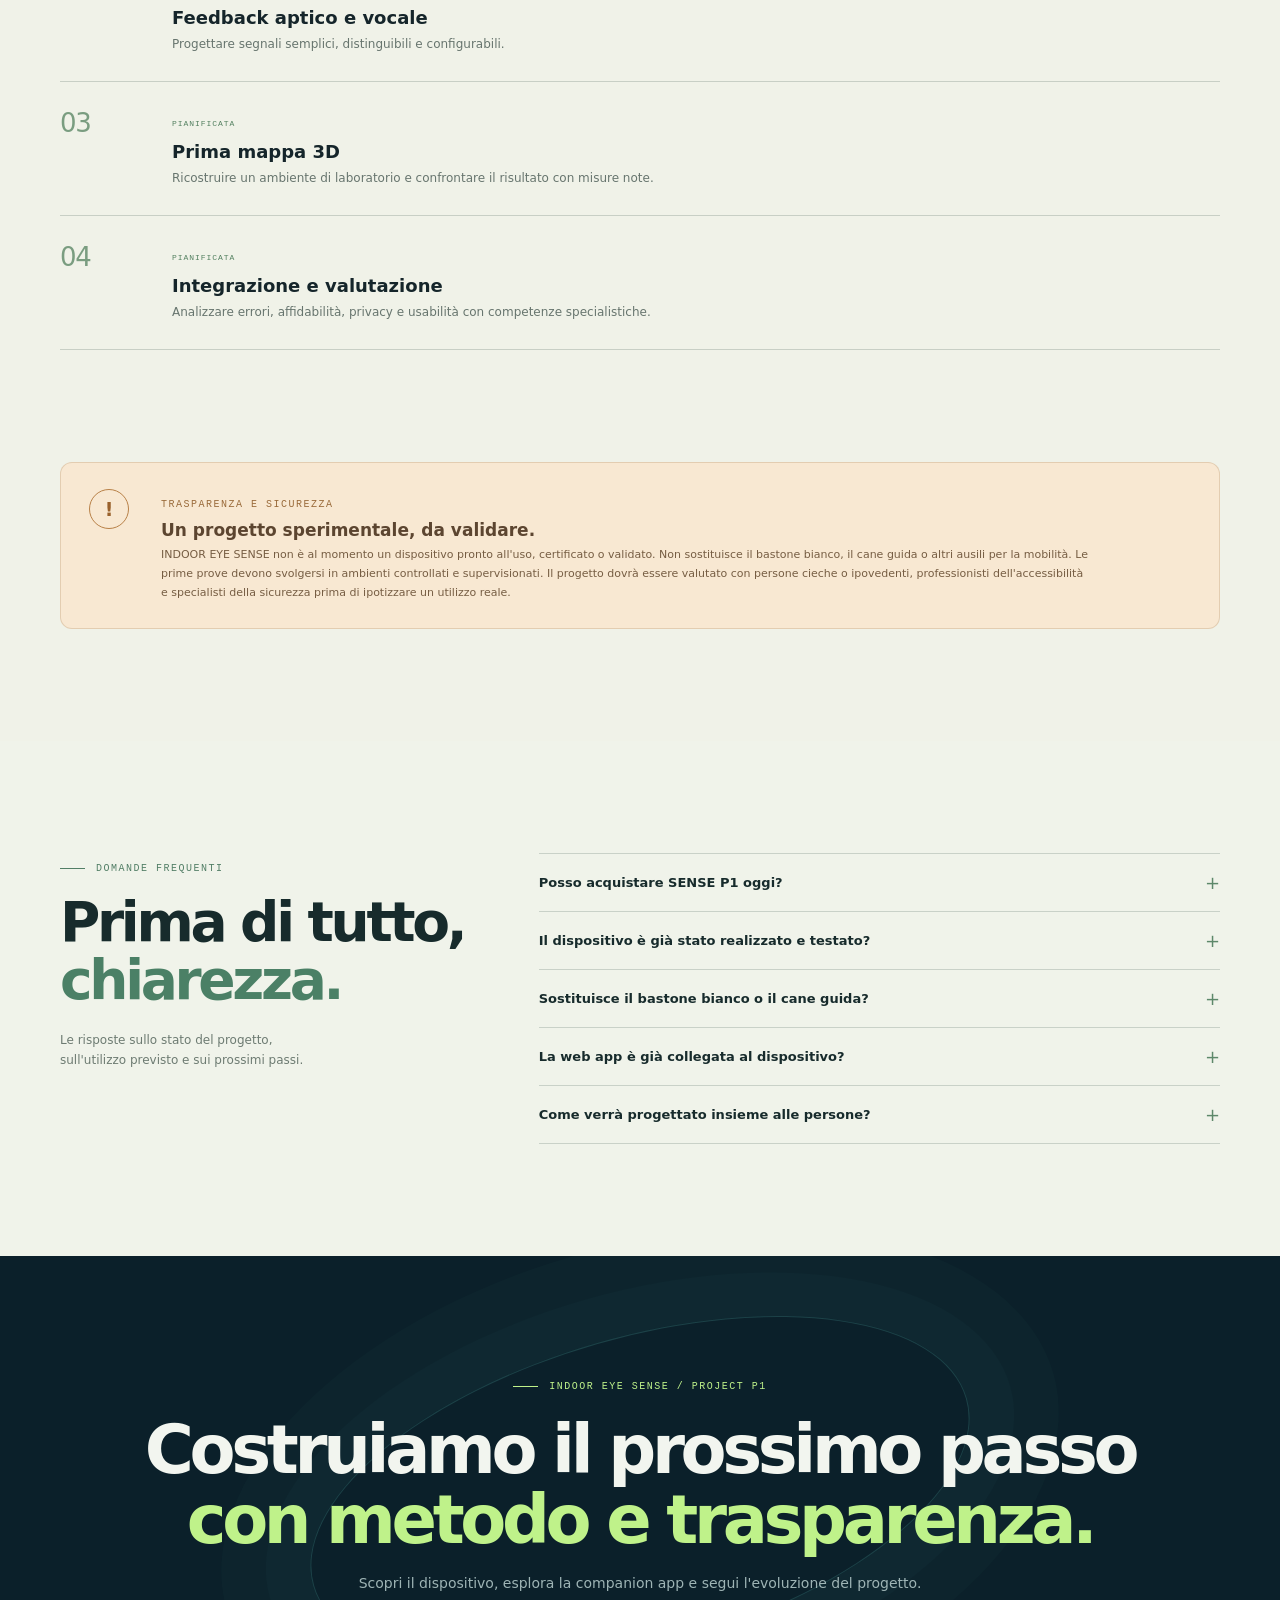
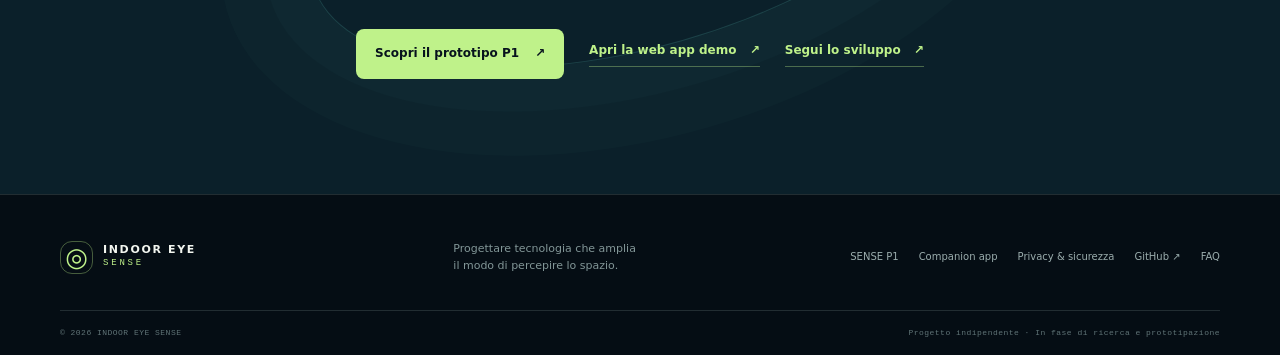
==== commit c6ee519f: "Add SENSE assistant preview to homepage" ====
--- a/index.html
+++ b/index.html
@@ -319,7 +319,7 @@
           </ul>
           <a class="button button--light" href="app/">Esplora la web app demo <span aria-hidden="true">↗</span></a>
         </div>
-        <div class="platform-preview" aria-label="Anteprima illustrativa della companion web app">
+        <div class="platform-preview" role="img" aria-label="Anteprima illustrativa della companion web app">
           <div class="platform-window">
             <div class="platform-window__bar"><span></span><span></span><span></span><b>SENSE / COMPANION</b><small>DEMO</small></div>
             <div class="platform-window__content">
@@ -410,6 +410,6 @@
     <div class="container footer-bottom"><span>© <span id="year"></span> INDOOR EYE SENSE</span><span>Progetto indipendente · In fase di ricerca e prototipazione</span></div>
   </footer>
 
-  <script src="assets/js/main.js" defer></script>
+  <aside class="site-ai" id="site-ai"><button type="button" class="site-ai-launch" id="site-ai-open" aria-expanded="false" aria-controls="site-ai-panel"><span>✳</span><b>AI SENSE</b></button><section class="site-ai-panel" id="site-ai-panel" hidden><header><div><b>SENSE Assistant</b><small>Assistente del progetto · preview</small></div><button id="site-ai-close" type="button" aria-label="Chiudi assistente">×</button></header><p class="site-ai-note">Anteprima locale con risposte dimostrative: non è ancora collegata a un modello AI.</p><div class="site-ai-messages" id="site-ai-messages" aria-live="polite"><p class="site-ai-bot">Ciao! Vuoi conoscere il prototipo iniziale, il bracciale finale o la tecnologia SENSE?</p></div><form id="site-ai-form"><label class="sr-only" for="site-ai-input">Scrivi una domanda</label><input id="site-ai-input" placeholder="Chiedi a SENSE…" autocomplete="off"><button type="submit" aria-label="Invia">↑</button></form></section></aside><script src="assets/js/main.js" defer></script>
 </body>
 </html>
--- a/assets/css/site.css
+++ b/assets/css/site.css
@@ -382,3 +382,23 @@
 @media(max-width:760px){.company-grid,.product-showcase__grid,.platform-grid,.faq-grid,.product-hero__grid,.product-platform__grid,.availability__grid{grid-template-columns:1fr}.company-mark{min-height:230px}.company-mark:before{width:210px;height:210px}.company-mark:after{height:230px;width:150px}.company-values div{grid-template-columns:1fr;gap:5px}.product-status-card{max-width:520px;width:100%;margin:auto}.platform-preview{margin-top:15px}.platform-window{transform:none}.faq-grid{gap:32px}.product-nav a:not(.nav-cta){display:none}.product-nav{gap:0}.product-hero{padding:60px 0 38px}.product-render{height:340px}.product-render__ring{width:300px;height:180px}.product-render__ring--two{height:270px}.product-hero h1{font-size:clamp(43px,11vw,62px)}.value-grid{grid-template-columns:1fr}.value-grid article{min-height:unset}.architecture-list article{grid-template-columns:34px 1fr;gap:10px}.architecture-list__tag{grid-column:2;justify-self:start}.product-safety__inner{grid-template-columns:1fr;padding:20px}.availability-card{padding:21px}}
 @media(max-width:480px){.company-mark{min-height:190px}.product-render{height:300px}.product-render__device{transform:scale(.85) rotate(-8deg)}.product-render__ring{width:250px;height:150px}.product-render__ring--two{height:235px;width:190px}.product-render__label{font-size:7px}.product-render__label--a{left:0}.product-render__label--b{left:0;bottom:12%}.product-render__label--c{right:0}.platform-window__content{min-height:265px}.platform-window__main{padding:18px}.preview-map{height:120px}.product-platform__card{padding:25px}.availability-card{padding:18px}}
 @media(prefers-reduced-motion:reduce){.platform-window,.mini-device{transform:none!important}}
+
+.product-evolution{background:#eef3ed;color:#172d30}
+.product-evolution .eyebrow,.product-evolution .eyebrow-line{color:#4e7d60;background:#4e7d60}.product-evolution .eyebrow{background:none}
+.evolution-grid{display:grid;grid-template-columns:1fr 1fr;gap:20px;margin-top:36px}
+.evolution-card{overflow:hidden;border:1px solid #d5e1d7;border-radius:14px;background:#f8faf6;box-shadow:0 12px 35px #1b3d2b0a}
+.evolution-card img{display:block;width:100%;height:260px;object-fit:contain;background:radial-gradient(ellipse at center,#e5eee7,#f6f8f2 72%);padding:12px}
+.evolution-card>div{padding:22px 24px 25px;border-top:1px solid #e1e9e1}
+.evolution-card>div>span{font:8px var(--mono);letter-spacing:.12em;color:#6e9477}
+.evolution-card h3{font:700 20px var(--display);margin:9px 0}
+.evolution-card p{font-size:11px;line-height:1.75;color:#687970;margin:0}
+@media(max-width:760px){.evolution-grid{grid-template-columns:1fr}.evolution-card img{height:225px}}
+
+.site-ai{position:fixed;right:22px;bottom:22px;z-index:50;font-family:var(--body)}
+.site-ai-launch{display:flex;align-items:center;gap:9px;padding:9px 15px 9px 9px;border:1px solid #527b6c;border-radius:40px;background:#142e35;color:#f1f7ef;box-shadow:0 12px 35px #0004;cursor:pointer}
+.site-ai-launch span{width:32px;height:32px;border-radius:50%;display:grid;place-items:center;background:linear-gradient(140deg,#d1f2a5,#55a99b);color:#123b37;font-size:19px}.site-ai-launch b{font:800 9px var(--mono);letter-spacing:.1em}
+.site-ai-panel{position:absolute;right:0;bottom:60px;width:min(350px,calc(100vw - 28px));height:440px;max-height:70vh;display:flex;flex-direction:column;overflow:hidden;border:1px solid #36564f;border-radius:15px;background:#f8faf5;color:#172c31;box-shadow:0 22px 65px #0005}
+.site-ai-panel[hidden]{display:none}.site-ai-panel header{display:flex;justify-content:space-between;align-items:center;padding:14px 16px;background:#122832;color:#fff}.site-ai-panel header b,.site-ai-panel header small{display:block}.site-ai-panel header b{font-size:11px}.site-ai-panel header small{font-size:8px;color:#b6c9c0;margin-top:3px}.site-ai-panel header button{border:0;background:none;color:white;font-size:23px;cursor:pointer}
+.site-ai-note{margin:0;padding:9px 12px;background:#edf4e9;color:#607a5d;font-size:9px;line-height:1.5}.site-ai-messages{flex:1;overflow:auto;padding:13px;display:flex;flex-direction:column;gap:8px}.site-ai-bot,.site-ai-user{max-width:88%;padding:10px 12px;margin:0;border-radius:11px;font-size:10px;line-height:1.6}.site-ai-bot{align-self:flex-start;background:#eaf1ec;color:#3a5348}.site-ai-user{align-self:flex-end;background:#d8ece0;color:#284b3d}
+#site-ai-form{display:flex;gap:7px;padding:10px;border-top:1px solid #e0e8e1}#site-ai-input{flex:1;min-width:0;padding:10px;border:1px solid #d7e2da;border-radius:8px;font-size:10px}#site-ai-form button{width:36px;border:0;border-radius:8px;background:#176d65;color:#fff;font-size:18px}
+@media(max-width:600px){.site-ai{right:12px;bottom:12px}.site-ai-panel{bottom:56px}}
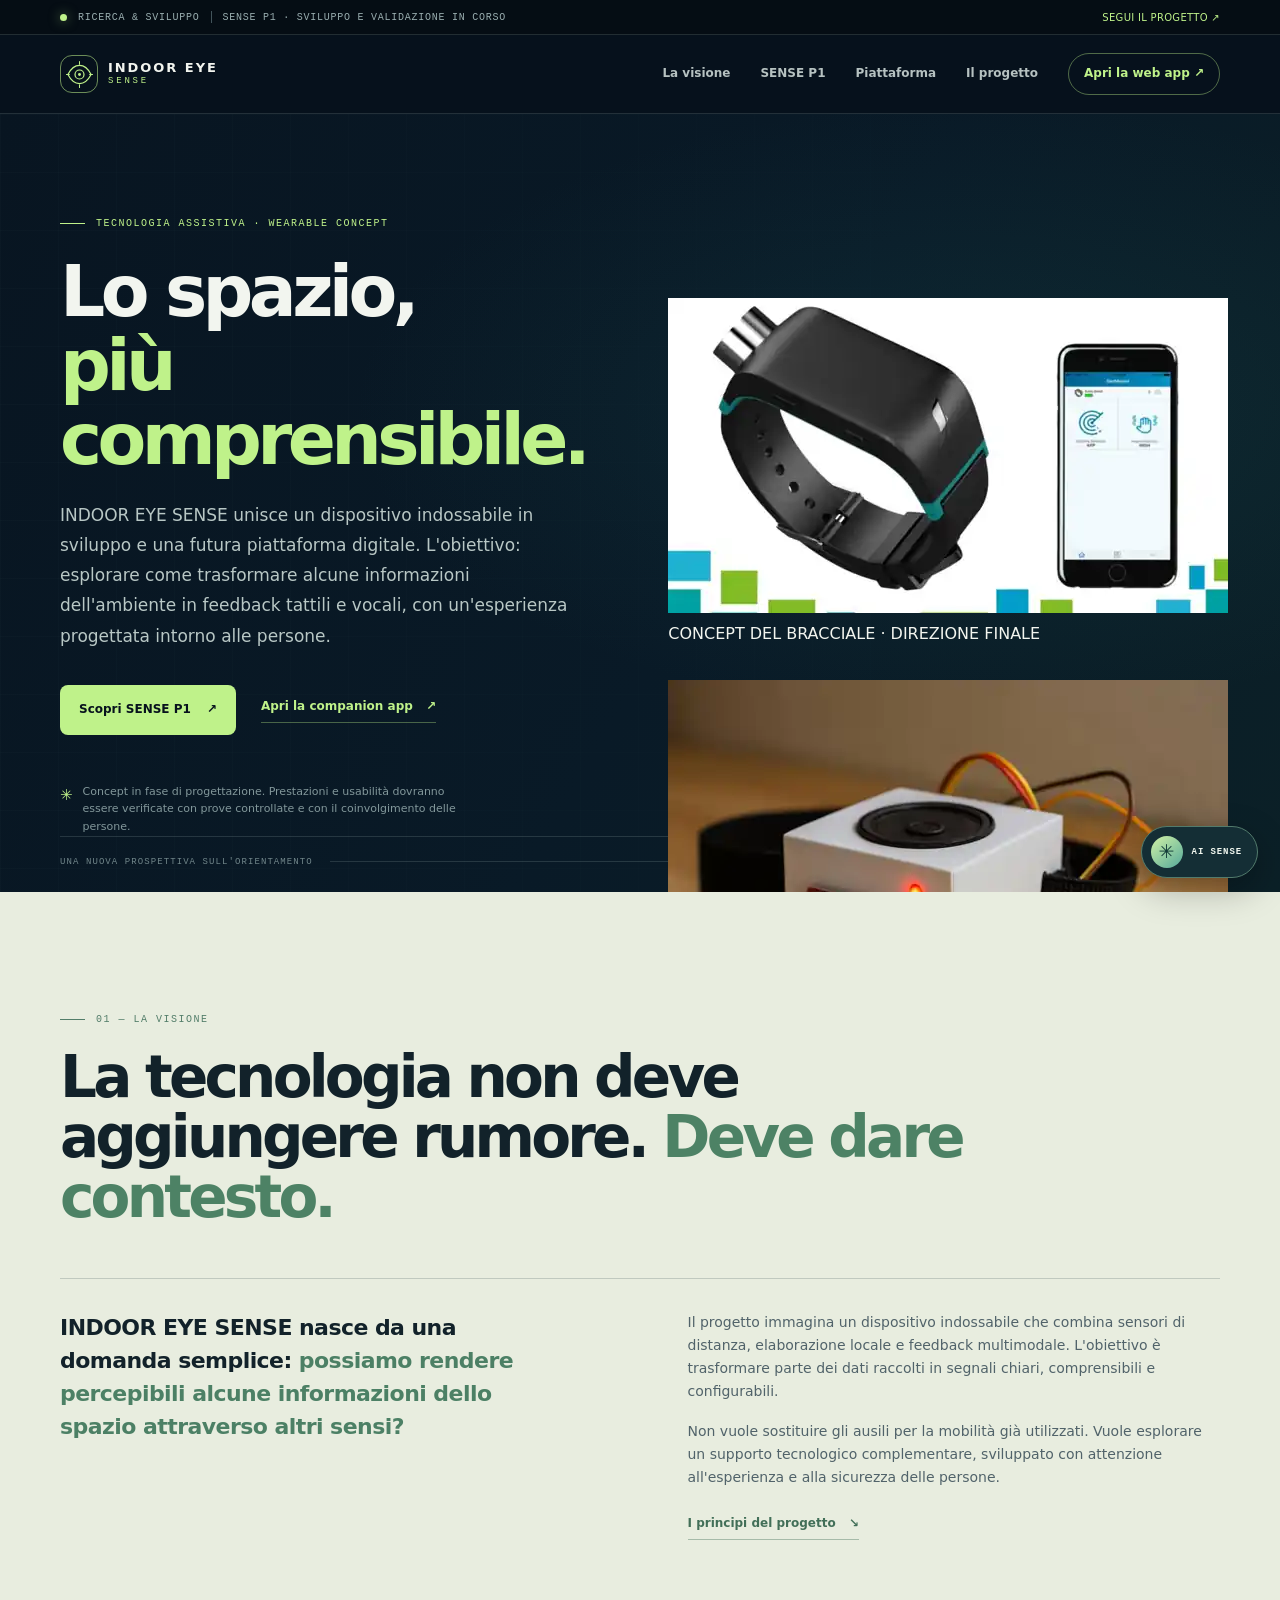
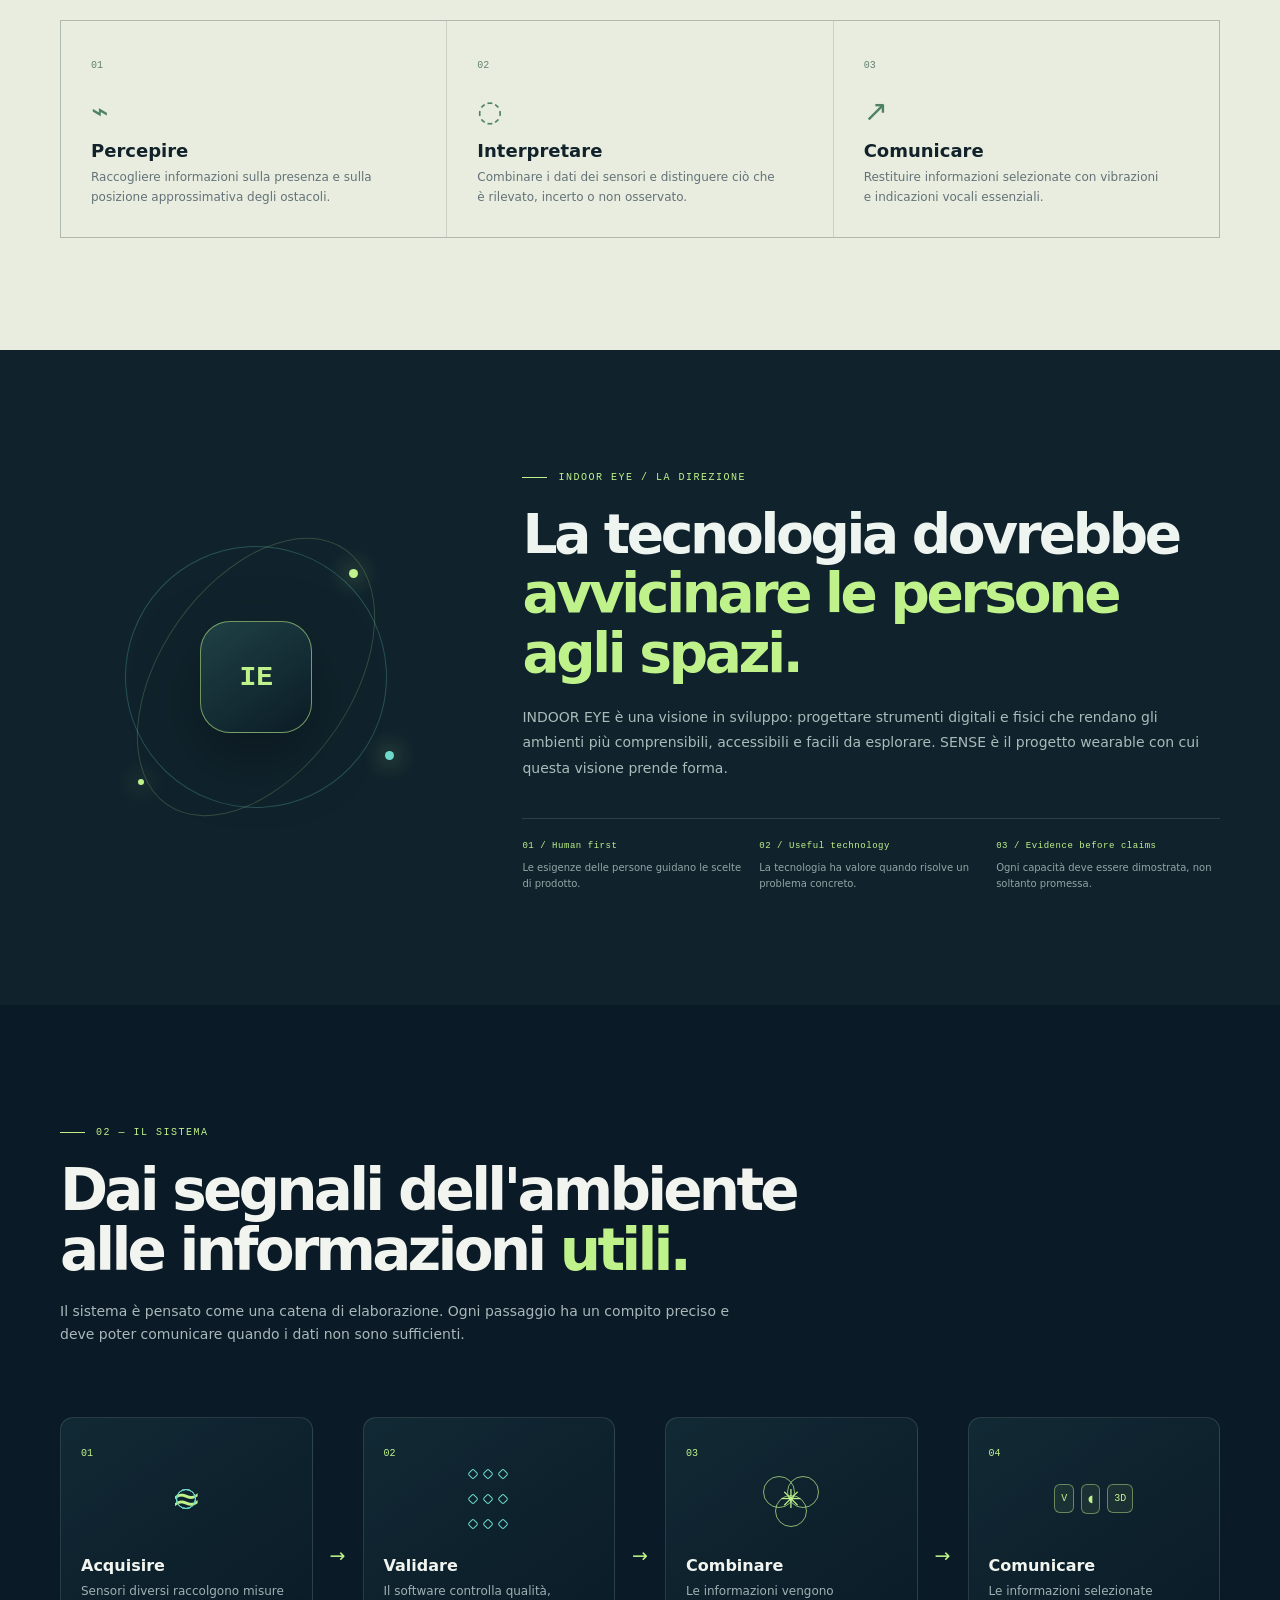
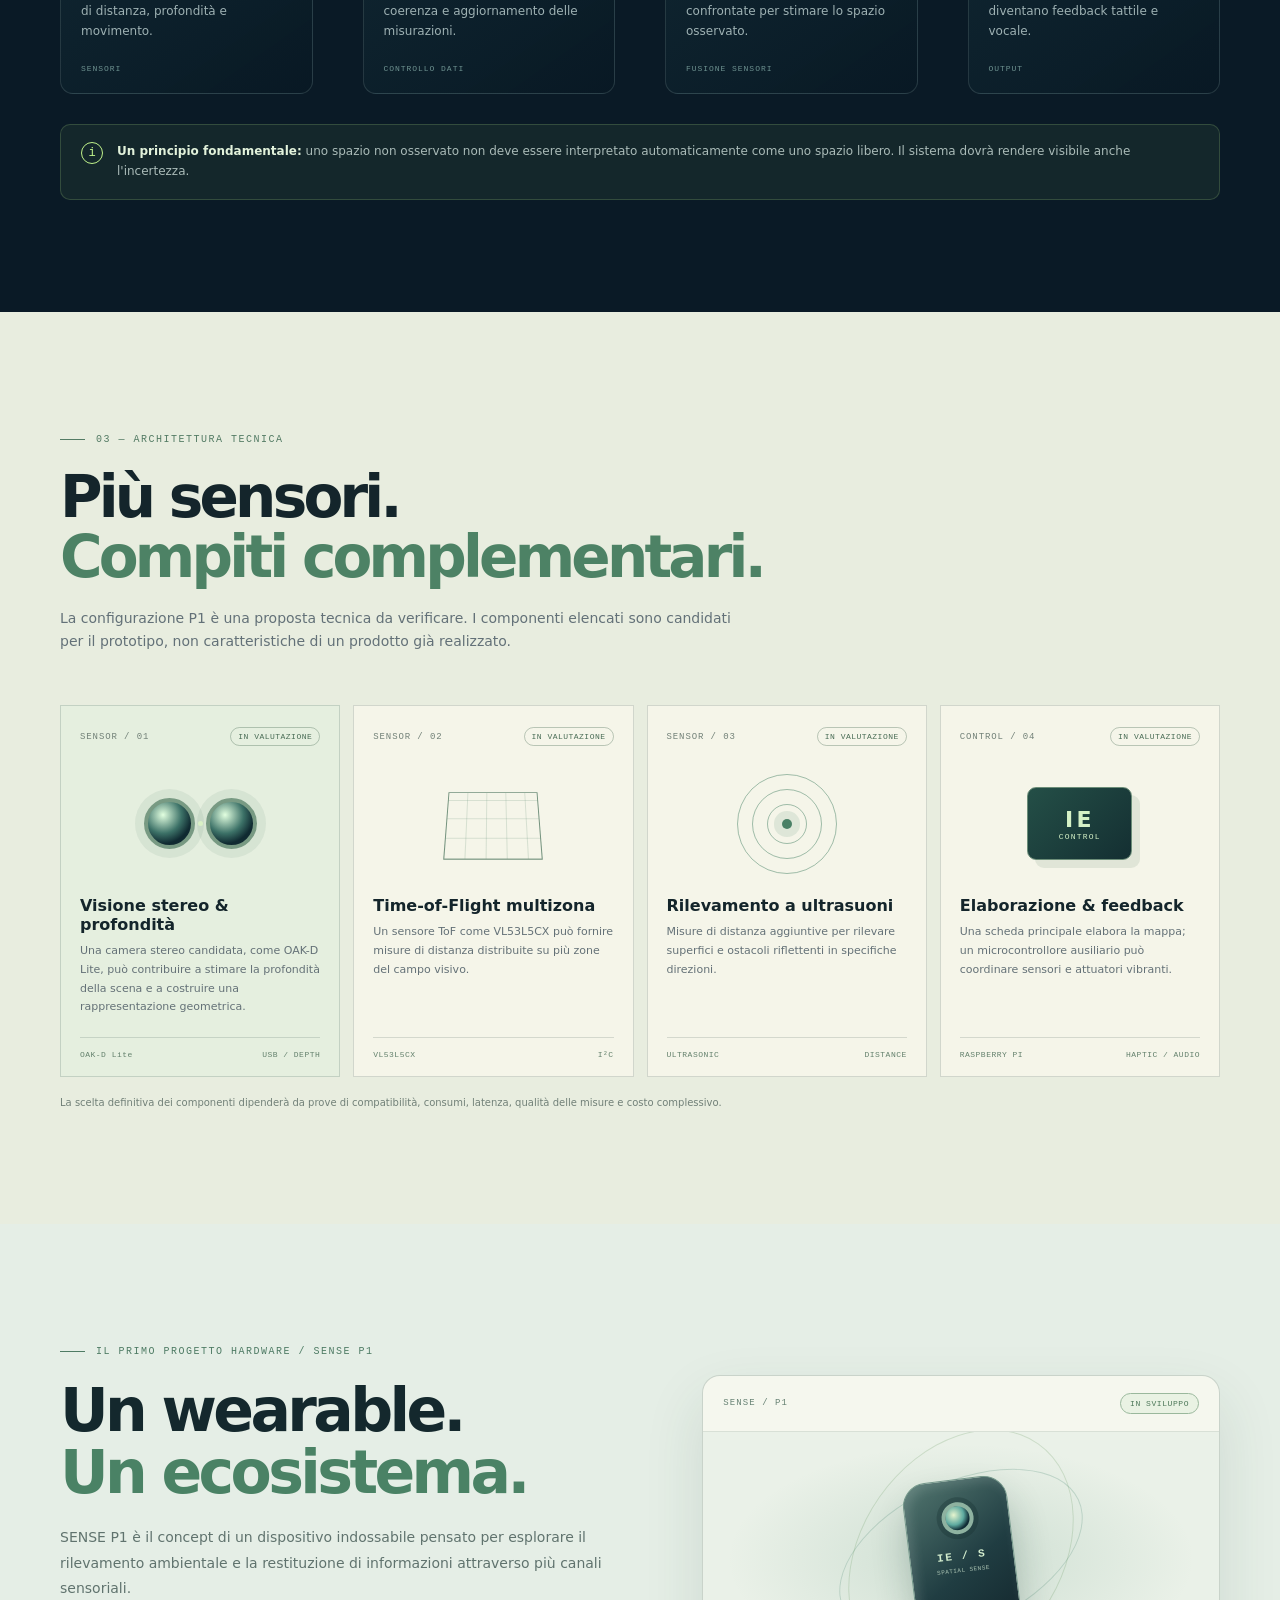
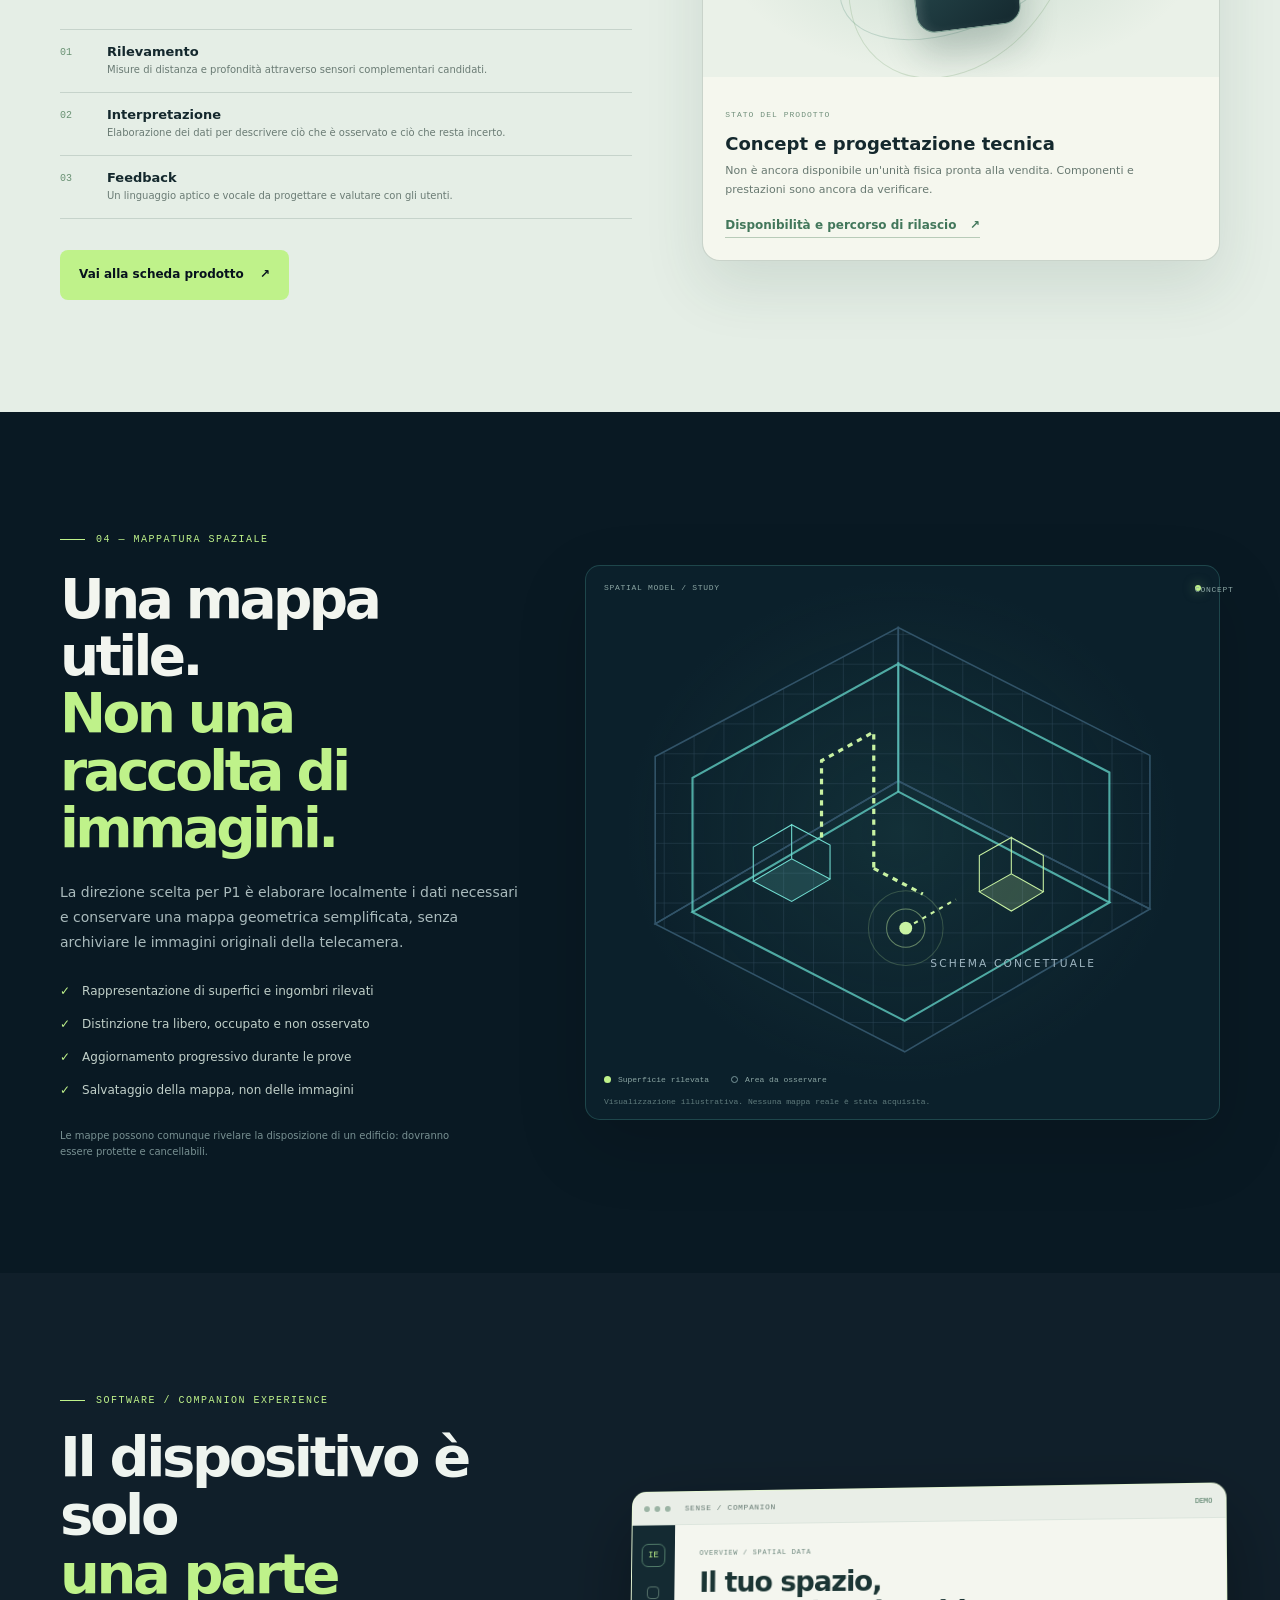
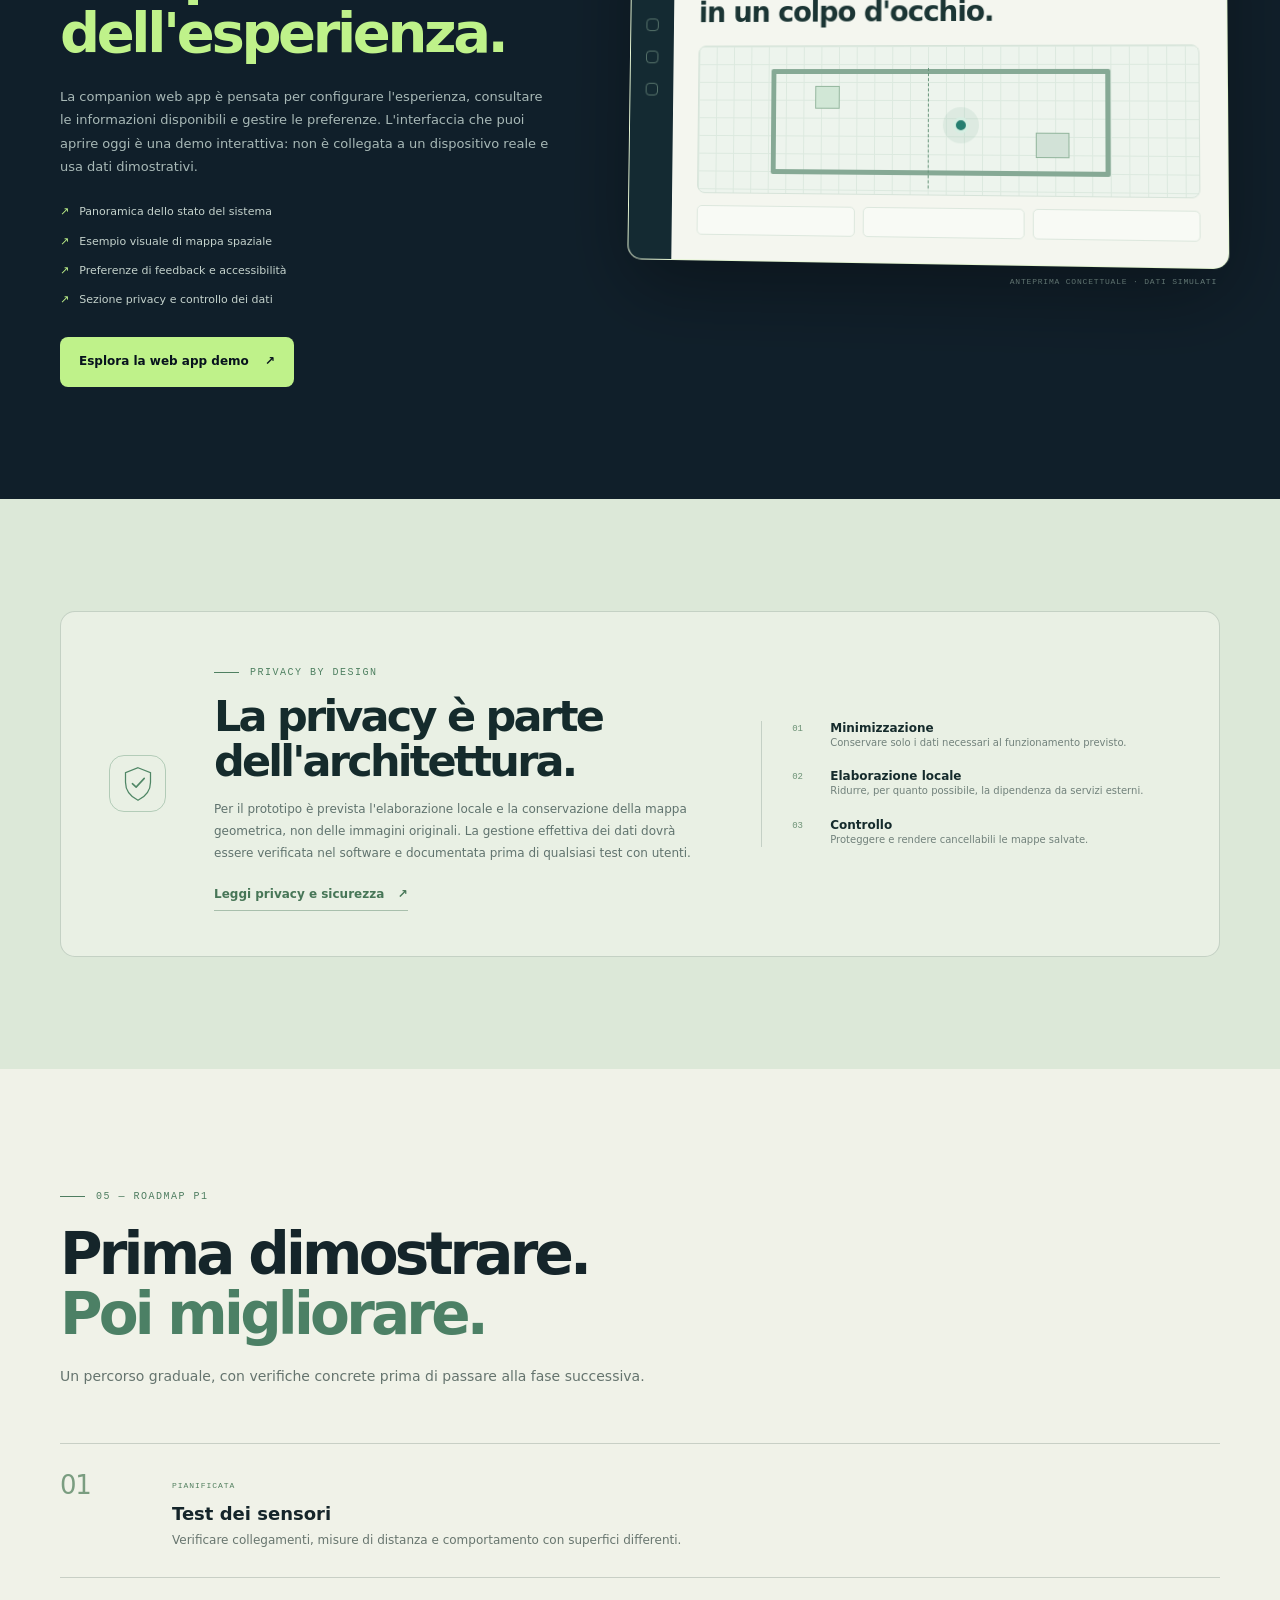
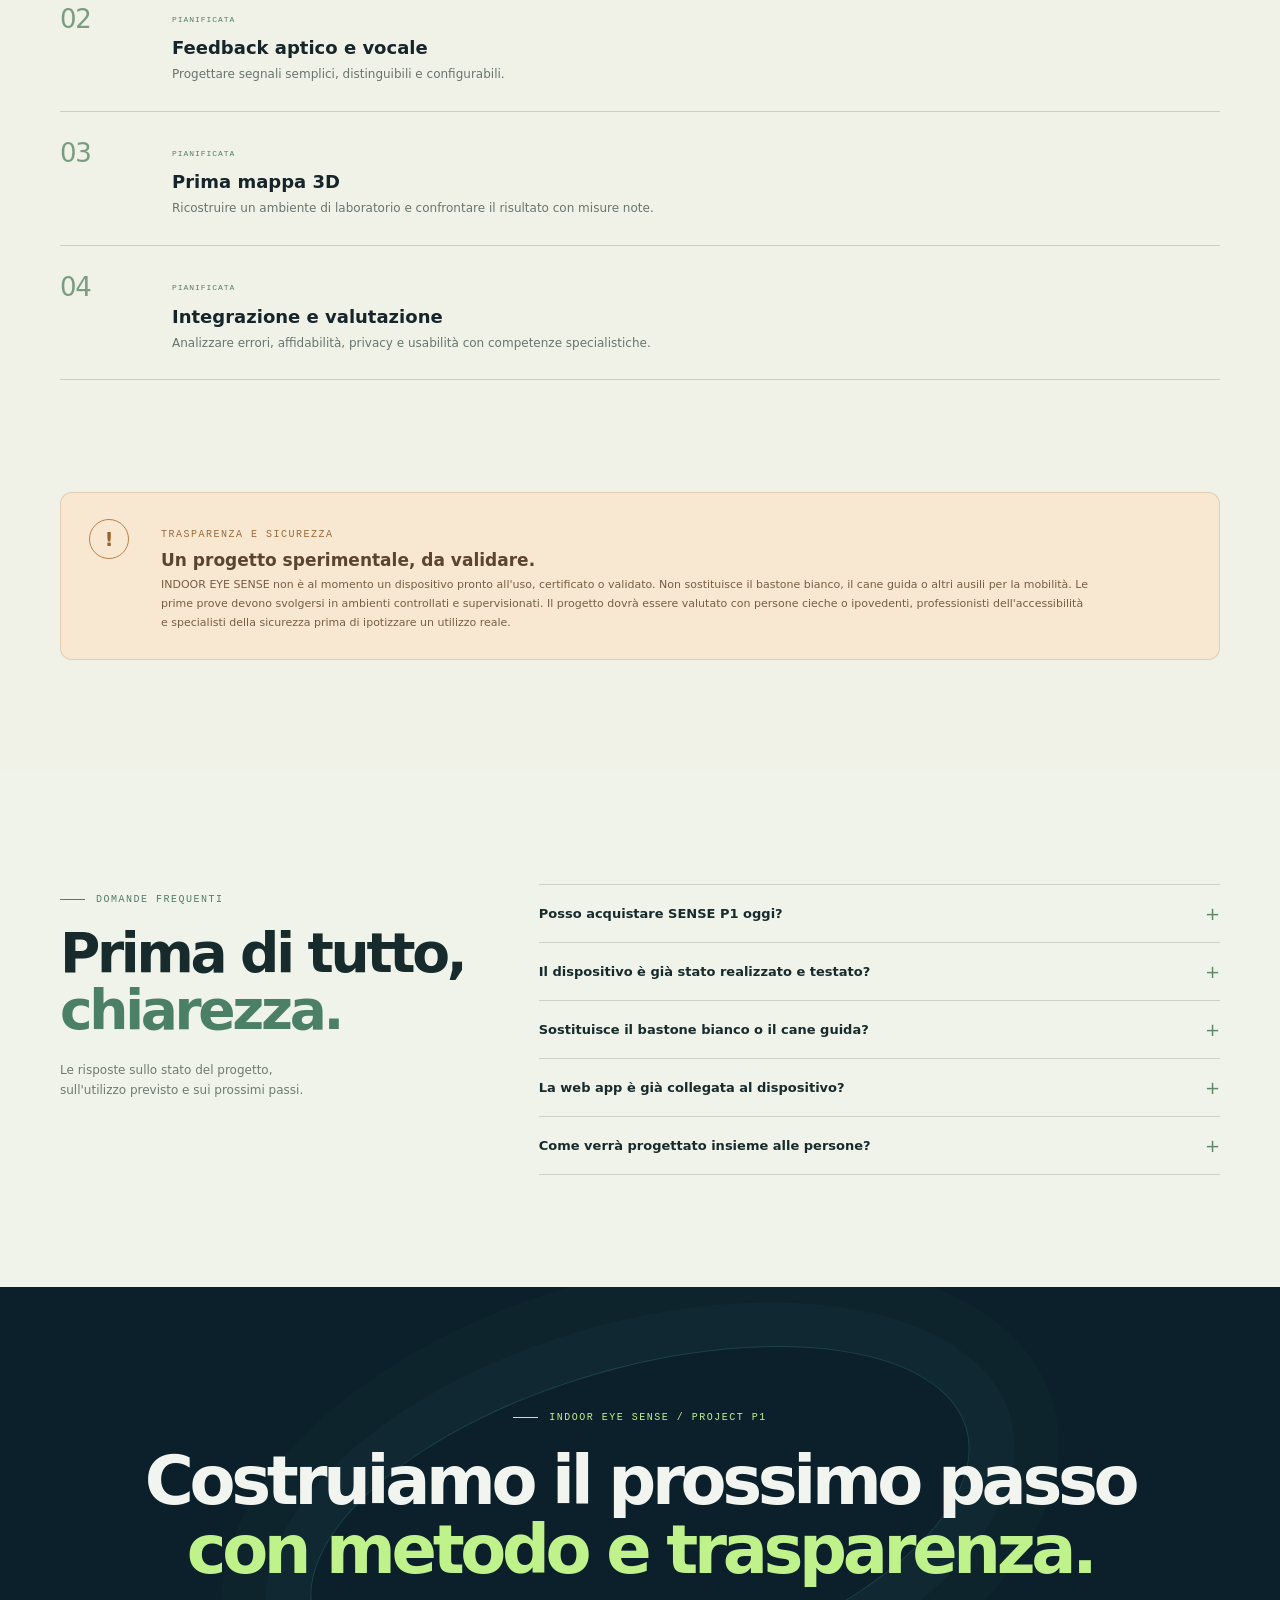
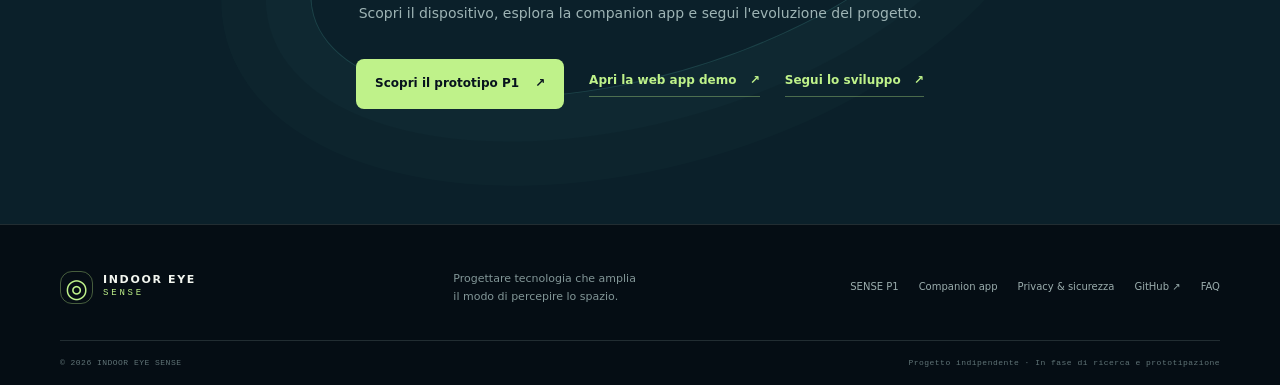
==== commit 31953f0c: "Use original SENSE product photos on homepage" ====
--- a/index.html
+++ b/index.html
@@ -69,26 +69,7 @@
           </div>
         </div>
 
-        <div class="hero-art" role="img" aria-label="Illustrazione concettuale del dispositivo indossabile e dei suoi sensori">
-          <div class="art-orbit art-orbit--one"></div>
-          <div class="art-orbit art-orbit--two"></div>
-          <div class="art-crosshair art-crosshair--a"></div>
-          <div class="art-crosshair art-crosshair--b"></div>
-          <div class="sensor-label sensor-label--top"><span></span> RILEVAMENTO AMBIENTALE</div>
-          <div class="wearable">
-            <div class="wearable__top"></div>
-            <div class="wearable__lens"><i></i></div>
-            <div class="wearable__sensor wearable__sensor--left"></div>
-            <div class="wearable__sensor wearable__sensor--right"></div>
-            <div class="wearable__display"><b>IE / S</b><span>SPATIAL SENSE UNIT</span></div>
-            <div class="wearable__port"></div>
-            <div class="wearable__glow"></div>
-          </div>
-          <div class="sensor-label sensor-label--left"><span></span> FEEDBACK APTICO</div>
-          <div class="sensor-label sensor-label--right"><span></span> PROFONDITÀ &amp; MAPPA 3D</div>
-          <div class="art-coordinates">DESIGN STUDY / 001<br>INDOOR EYE LAB</div>
-          <div class="art-caption">ILLUSTRAZIONE CONCETTUALE · NON È IL PROTOTIPO FISICO</div>
-        </div>
+        <div class="hero-art hero-art--photo"><figure class="hero-photo-main"><img src="assets/images/sense-bracelet.webp" alt="Concept del bracciale SENSE nero con dettagli turchesi e smartphone"><figcaption>CONCEPT DEL BRACCIALE · DIREZIONE FINALE</figcaption></figure><figure class="hero-photo-inset"><img src="assets/images/sense-prototype.webp" alt="Fotografia del prototipo sperimentale SENSE con due sensori ultrasonici"><figcaption>PROTOTIPO SPERIMENTALE</figcaption></figure><p class="hero-photo-note">IMMAGINI ORIGINALI DEL PROGETTO · PROTOTIPO E CONCEPT</p></div>
       </div>
       <div class="hero-bottom container">
         <span>UNA NUOVA PROSPETTIVA SULL'ORIENTAMENTO</span>
@@ -410,6 +391,6 @@
     <div class="container footer-bottom"><span>© <span id="year"></span> INDOOR EYE SENSE</span><span>Progetto indipendente · In fase di ricerca e prototipazione</span></div>
   </footer>
 
-  <aside class="site-ai" id="site-ai"><button type="button" class="site-ai-launch" id="site-ai-open" aria-expanded="false" aria-controls="site-ai-panel"><span>✳</span><b>AI SENSE</b></button><section class="site-ai-panel" id="site-ai-panel" hidden><header><div><b>SENSE Assistant</b><small>Assistente del progetto · preview</small></div><button id="site-ai-close" type="button" aria-label="Chiudi assistente">×</button></header><p class="site-ai-note">Anteprima locale con risposte dimostrative: non è ancora collegata a un modello AI.</p><div class="site-ai-messages" id="site-ai-messages" aria-live="polite"><p class="site-ai-bot">Ciao! Vuoi conoscere il prototipo iniziale, il bracciale finale o la tecnologia SENSE?</p></div><form id="site-ai-form"><label class="sr-only" for="site-ai-input">Scrivi una domanda</label><input id="site-ai-input" placeholder="Chiedi a SENSE…" autocomplete="off"><button type="submit" aria-label="Invia">↑</button></form></section></aside><script src="assets/js/main.js" defer></script>
+  <aside class="site-ai" id="site-ai"><button type="button" class="site-ai-launch" id="site-ai-open" aria-expanded="false" aria-controls="site-ai-panel"><span>✳</span><b>AI SENSE</b></button><section class="site-ai-panel" id="site-ai-panel" hidden><header><div><b>SENSE Assistant</b><small>Assistente AI del progetto</small></div><button id="site-ai-close" type="button" aria-label="Chiudi assistente">×</button></header><p class="site-ai-note">Chiedi informazioni sul prototipo, sul bracciale e sulla piattaforma. Non inserire dati personali o sanitari.</p><div class="site-ai-messages" id="site-ai-messages" aria-live="polite"><p class="site-ai-bot">Ciao! Vuoi conoscere il prototipo iniziale, il bracciale finale o la tecnologia SENSE?</p></div><form id="site-ai-form"><label class="sr-only" for="site-ai-input">Scrivi una domanda</label><input id="site-ai-input" placeholder="Chiedi a SENSE…" autocomplete="off"><button type="submit" aria-label="Invia">↑</button></form></section></aside><script src="assets/js/main.js" defer></script>
 </body>
 </html>
